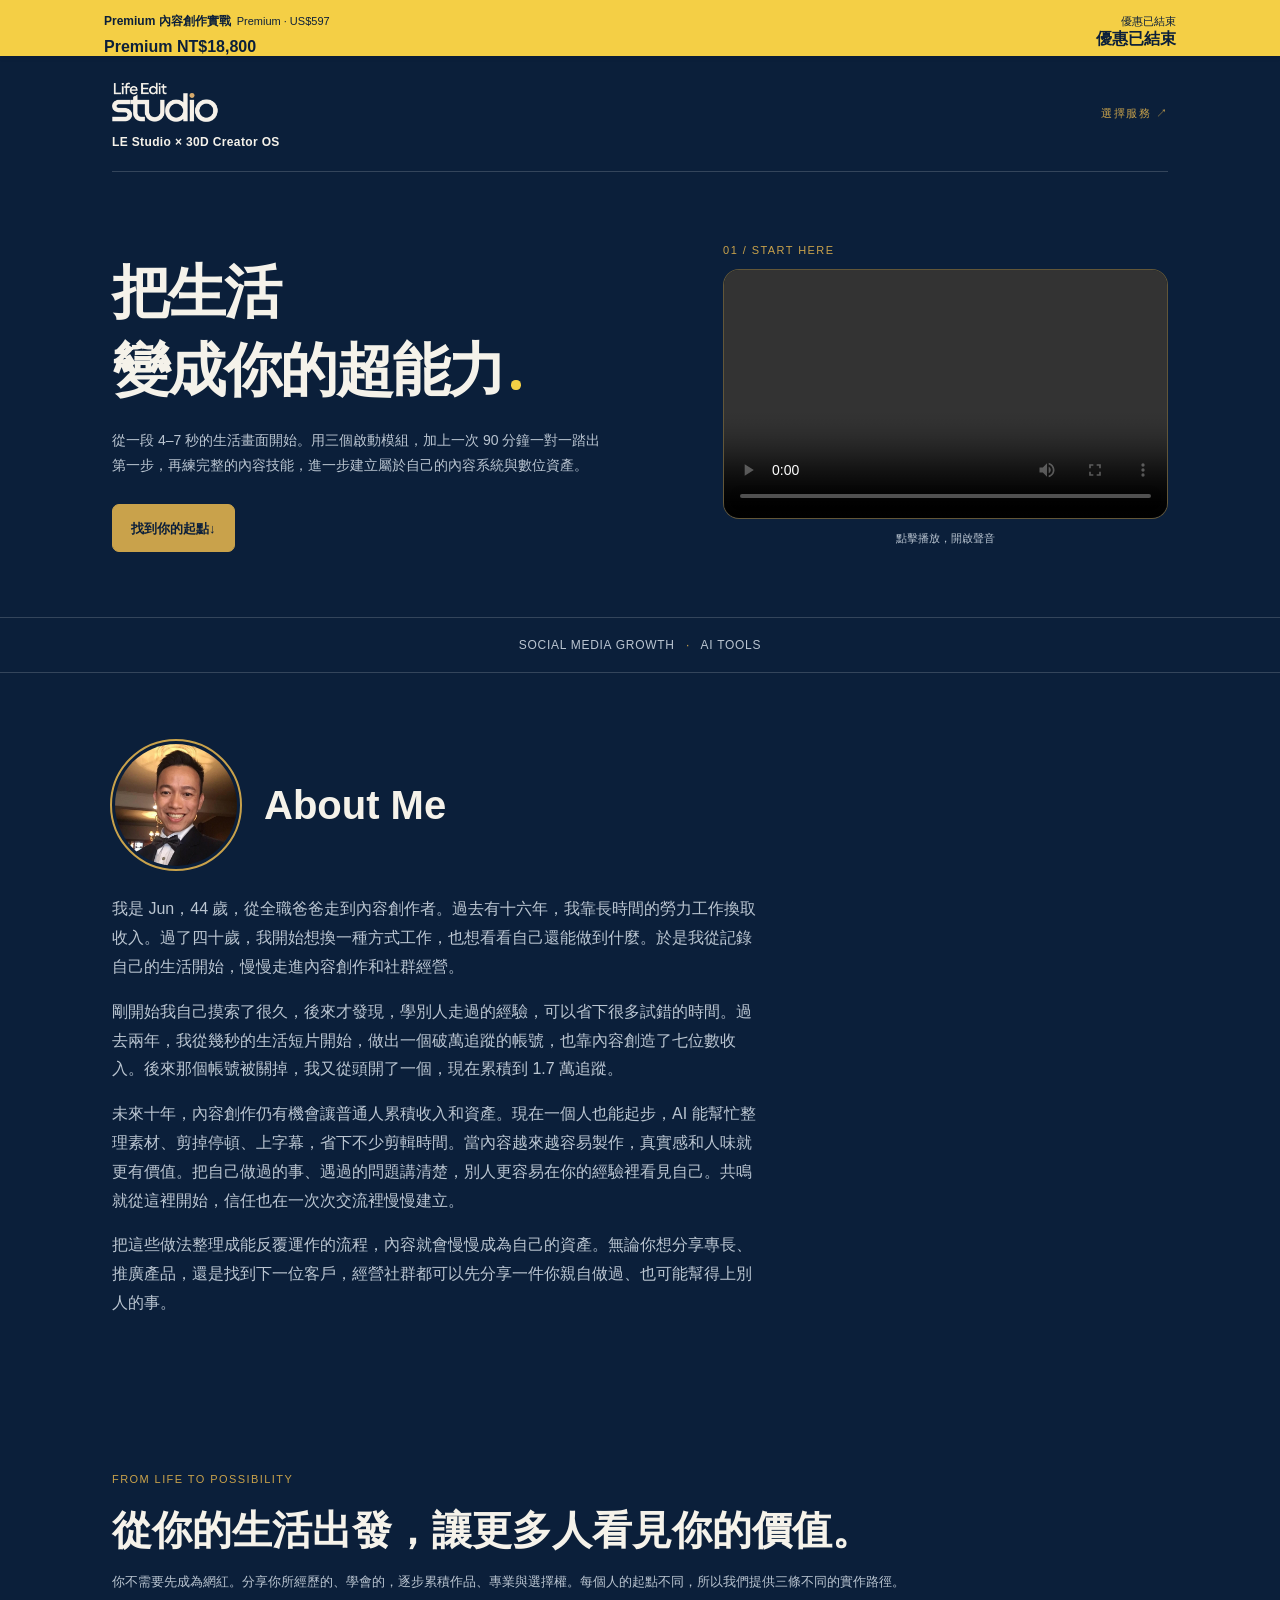
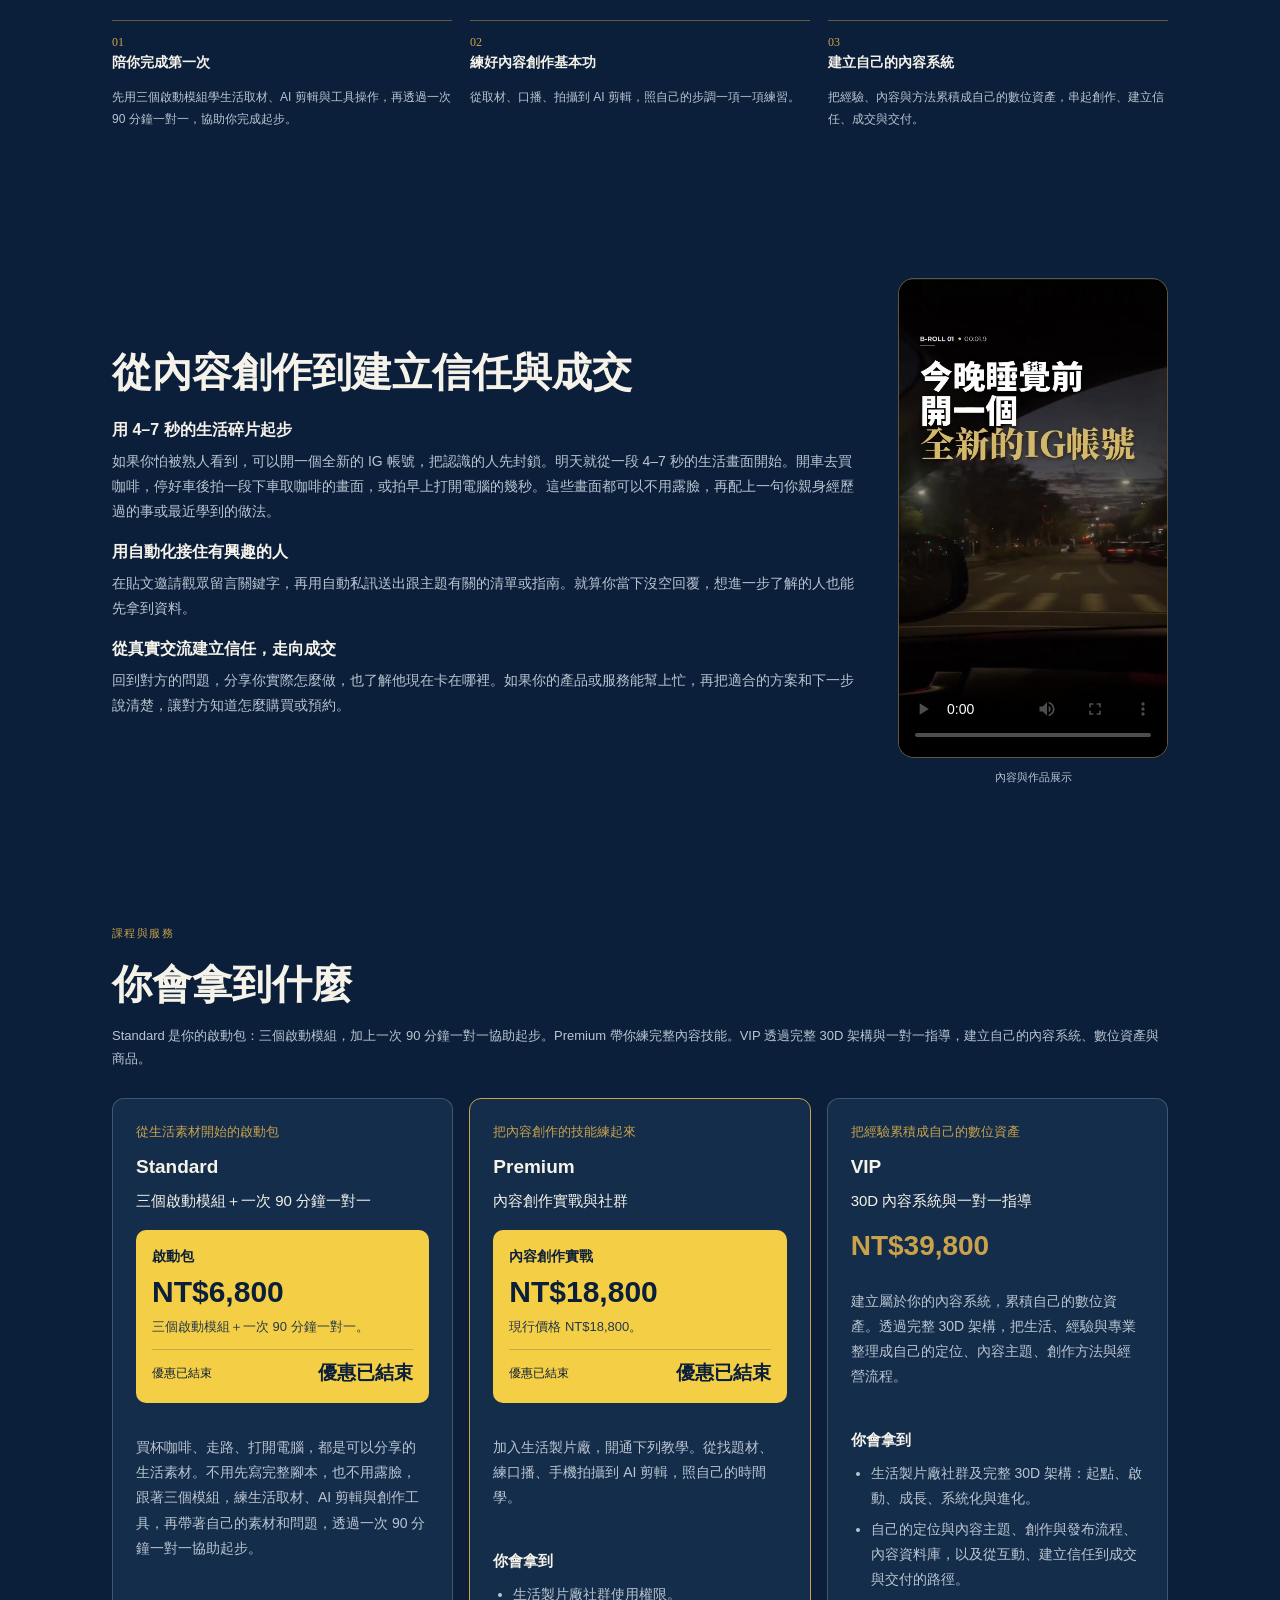
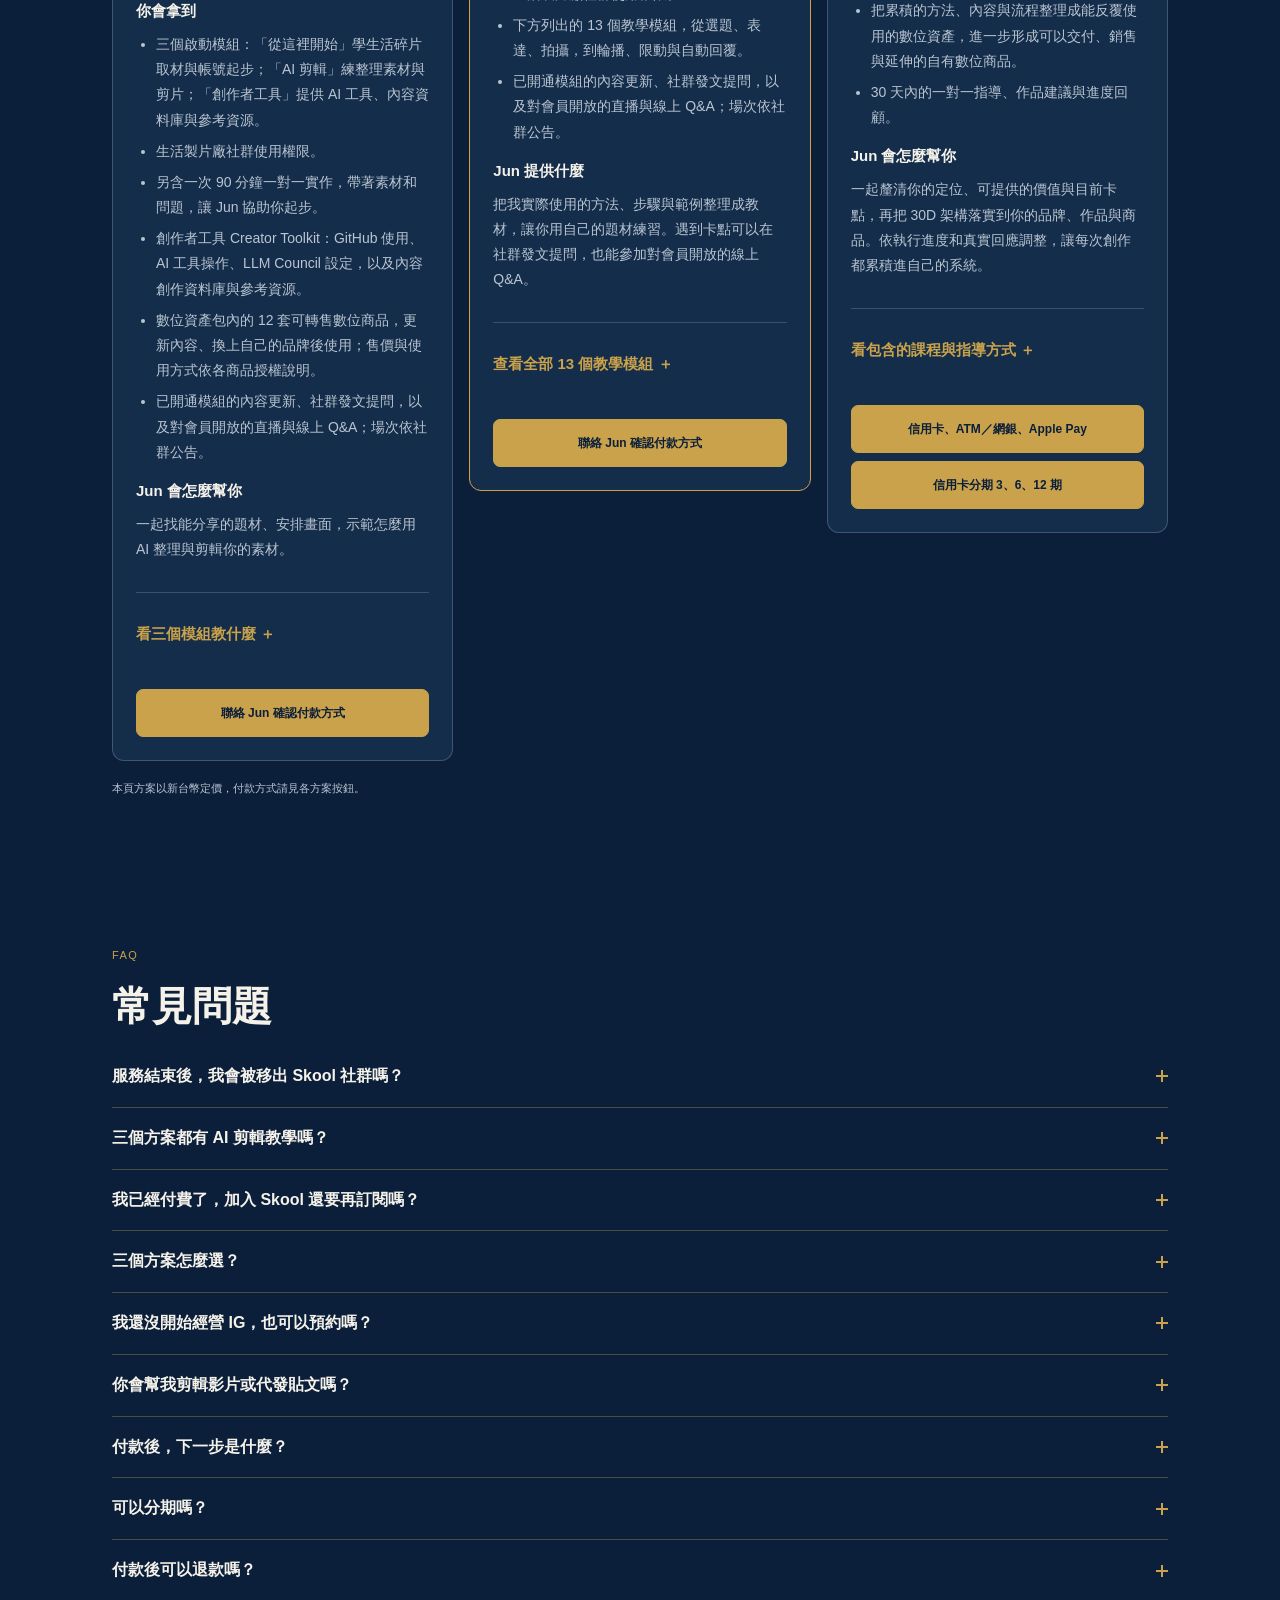
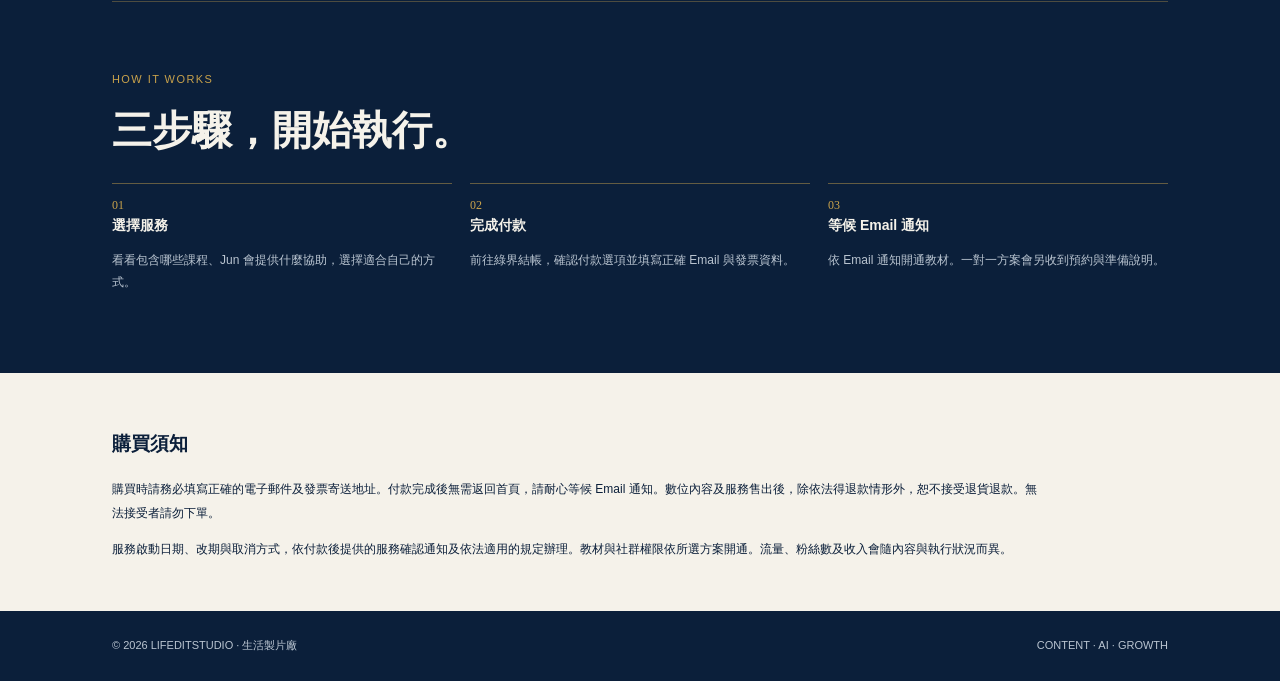
==== index.html @ 3a57f787 "Restore Premium Black Friday payment and installment links" ====
<!DOCTYPE html>

<html lang="zh-Hant"><head><meta charset="utf-8"/><meta content="width=device-width,initial-scale=1" name="viewport"/><meta content="#0b1f3a" name="theme-color"/><meta name="description" content="生活製片廠的三種起點：90 分鐘一對一與三個啟動模組、完整內容創作技能，以及 30D 內容系統與自己的數位資產。"><title>生活製片廠｜把生活變成你的超能力</title>
<style>
:root{--navy:#0b1f3a;--navy2:#142d4b;--paper:#f5f2ea;--gold:#c9a24b;--muted:#bac5d1;--line:#ffffff2b}*{box-sizing:border-box}html{scroll-behavior:smooth}body{margin:0;background:var(--navy);color:var(--paper);font-family:-apple-system,BlinkMacSystemFont,"Noto Sans TC","PingFang TC",sans-serif;line-height:1.8}a{color:inherit;text-decoration:none}.wrap{max-width:1120px;margin:auto;padding:0 22px}.top{display:flex;justify-content:space-between;align-items:center;padding:20px 0;border-bottom:1px solid var(--line)}.brand{font:700 17px Georgia,serif;letter-spacing:.14em}.brand small{display:block;font:10px sans-serif;letter-spacing:.18em;color:var(--muted)}.navlink,.eyebrow{font-size:11px;color:var(--gold);letter-spacing:.13em}.hero{display:grid;grid-template-columns:1fr .8fr;gap:55px;align-items:center;padding:65px 0}.hero h1{font-size:clamp(34px,5vw,58px);line-height:1.38;letter-spacing:-.045em;margin:17px 0}.hero h1 em{font-style:normal;color:var(--gold)}.lead{font-size:14px;color:var(--muted);max-width:490px}.btn{display:inline-flex;align-items:center;justify-content:center;min-height:48px;padding:11px 18px;border-radius:7px;background:var(--gold);color:var(--navy);font-weight:750;font-size:13px;border:1px solid var(--gold);text-align:center}.btn.secondary{background:transparent;color:var(--paper);border-color:#ffffff66}.hero-actions{margin-top:26px}.video-box{max-width:420px;width:100%;margin:auto}.video-box video{display:block;width:100%;aspect-ratio:9/16;object-fit:contain;background:#071527;border:1px solid #c9a24b77;border-radius:16px}.vid-caption{font-size:11px;color:var(--muted);margin-top:10px;text-align:center}.strip{border-block:1px solid var(--line);padding:17px;color:var(--muted);font-size:11px;letter-spacing:.07em;text-align:center}.section{padding:68px 0}.section h2{font-size:clamp(26px,4vw,40px);line-height:1.4;margin:12px 0}.intro{color:var(--muted);font-size:13px;margin:0 0 27px}.currency{display:flex;justify-content:flex-end;align-items:center;gap:10px;font-size:11px;color:var(--muted);margin-bottom:22px}.switch{display:flex;background:#07192f;border:1px solid var(--line);border-radius:100px;padding:3px}.switch button{border:0;background:none;color:var(--muted);border-radius:100px;padding:7px 12px;font-size:12px;cursor:pointer}.switch button.active{background:var(--gold);color:var(--navy);font-weight:700}.cards{display:grid;grid-template-columns:repeat(3,minmax(0,1fr));gap:16px;align-items:start}.card{border:1px solid #ffffff32;background:var(--navy2);padding:23px;border-radius:12px;display:flex;flex-direction:column;gap:10px}.card.featured{border-color:var(--gold)}.number{font:12px Georgia,serif;color:var(--gold)}.card h3{font-size:19px;line-height:1.45;margin:0}.price{font-size:28px;font-weight:800;line-height:1.4;color:var(--gold);white-space:nowrap}.price small{font-size:11px;color:var(--muted);font-weight:400}.desc{font-size:12px;color:var(--muted);min-height:52px}.benefits{padding:0;margin:8px 0 10px;list-style:none;font-size:12px}.benefits li{padding:5px 0;display:flex;gap:8px}.benefits li:before{content:'✓';color:var(--gold);font-weight:700}.card details{border-top:1px solid var(--line);padding-top:13px}.card summary{cursor:pointer;color:var(--gold);font-size:13px;font-weight:700;list-style:none}.card summary::-webkit-details-marker{display:none}.card summary::after{content:' ＋'}.card details[open]>summary::after{content:' −'}.details-copy{font-size:12px;color:#e1e7ed;padding:12px 0 2px}.details-copy h4{color:var(--gold);font-size:13px;margin:20px 0 5px}.details-copy h4:first-child{margin-top:3px}.details-copy p{margin:0 0 9px}.details-copy ol,.details-copy ul{padding-left:19px;margin:5px 0 12px}.details-copy li{margin-bottom:7px}.details-copy strong{color:var(--paper)}.week{border-left:2px solid #c9a24b88;padding-left:11px;margin:12px 0}.week b{color:var(--gold)}.actions{display:grid;gap:8px;margin-top:10px}.actions .btn{width:100%;font-size:12px;flex-direction:column;line-height:1.5}.note{font-size:10px;color:var(--muted);line-height:1.7}.steps{display:grid;grid-template-columns:repeat(3,1fr);gap:18px;margin-top:25px}.step{border-top:1px solid #c9a24b77;padding-top:14px}.step strong{display:block;font-size:14px}.step p{font-size:12px;color:var(--muted)}.legal{background:var(--paper);color:var(--navy);padding:38px 0}.legal h2{font-size:19px}.legal p{font-size:12px;line-height:2;max-width:930px}.footer{padding:25px 0;font-size:11px;color:var(--muted);display:flex;justify-content:space-between;gap:20px}.footnote{font-size:11px;color:var(--muted);margin-top:18px}.muted{color:var(--muted)}@media(max-width:780px){.hero{grid-template-columns:1fr;gap:30px;padding:42px 0}.hero h1{font-size:36px}.video-box{max-width:255px}.cards{grid-template-columns:1fr}.card{padding:21px}.desc{min-height:0}.steps{grid-template-columns:1fr}.section{padding:50px 0}.footer{display:block}.currency{justify-content:flex-start}.top{padding:16px 0}}

.deliverable-preview{background:#0a2039;border-left:2px solid var(--gold);padding:11px 13px;border-radius:4px;margin:2px 0 6px;font-size:12px}.deliverable-preview strong{color:var(--paper);font-size:12px}.deliverable-preview p{margin:4px 0 0;color:var(--muted);line-height:1.7}.details-copy b{color:#f5d487}.details-copy p{margin-bottom:11px}.card details[open] summary{margin-bottom:10px}.card details summary{font-weight:700}.card .details-copy{line-height:1.9}.hero h1{letter-spacing:-.035em}@media(max-width:780px){.hero h1{font-size:35px}}
.video-placeholder{min-height:420px;display:flex;flex-direction:column;justify-content:center;align-items:center;text-align:center;gap:18px;border:1px solid #c9a24b77;border-radius:16px;background:linear-gradient(150deg,#132a46,#071527 75%);padding:26px}.video-placeholder strong{font-size:22px;line-height:1.6}.video-placeholder p{font-size:12px;color:var(--muted);max-width:260px}.comparison-demo{max-width:780px;margin:25px auto}.comparison-demo video{display:block;width:100%;height:auto;max-height:520px;object-fit:contain;background:#071527;border:1px solid #c9a24b77;border-radius:12px}.ig-watch{padding:8px 0 20px}.ig-watch{max-width:430px;margin:22px auto;text-align:center}.ig-watch iframe{display:block;width:100%;height:670px;border:0;border-radius:12px;background:#0c1521}.ig-fallback{font-size:12px;color:var(--muted);margin-top:10px}.ig-fallback a{color:var(--gold);text-decoration:underline}.card details[open] summary{margin-bottom:12px}@media(max-width:520px){.ig-watch iframe{height:600px}}.comparison-hero{width:100%;height:850px;overflow:hidden;border:1px solid #c9a24b77;border-radius:16px;background:#071527}.comparison-hero iframe{width:100%;height:100%;display:block;border:0}@media(max-width:780px){.comparison-hero{height:830px}.video-box{max-width:390px}}
/* Consistent page gutters, including sections that also use .wrap. */
.wrap{padding-left:32px;padding-right:32px;min-width:0}
.section.wrap,.footer.wrap{padding-left:32px;padding-right:32px}
.strip{padding-left:24px;padding-right:24px}
.card,.step,.hero>div{min-width:0}
@media(max-width:700px){.wrap,.section.wrap,.footer.wrap{padding-left:24px;padding-right:24px}.card{padding:24px}.btn{white-space:normal;overflow-wrap:anywhere}.currency{flex-wrap:wrap}.price{white-space:normal}}

.card .desc{min-height:0}.card .service-details{margin-top:8px}.service-details>summary,.community-details>summary{cursor:pointer;color:var(--gold);padding:14px 0;font-size:15px}.service-details .benefits{margin-top:14px}.community-details{border-block:1px solid var(--line);padding:8px 0}.community-details h3{font-size:17px}.card .actions{margin-top:auto;padding-top:18px}
</style><style>.hero .intro-video-box{max-width:none}.intro-video-box video{aspect-ratio:16/9;margin-top:8px}</style>
<style>
#faq details{border-bottom:1px solid rgba(201,162,75,.35)}
#faq summary{display:flex;justify-content:space-between;align-items:center;gap:1rem;cursor:pointer;list-style:none;padding:1rem 0;font-weight:700}
#faq summary::-webkit-details-marker{display:none}
#faq summary::after{content:"";width:.75rem;height:.75rem;flex:none;background:linear-gradient(var(--gold),var(--gold)) center/100% 2px no-repeat,linear-gradient(var(--gold),var(--gold)) center/2px 100% no-repeat}
#faq details[open]>summary::after{background-size:100% 2px,0 0}
#faq summary:focus-visible{outline:2px solid var(--gold);outline-offset:3px}
#faq details p,#faq details ul{margin:0 0 1rem;line-height:1.7}
</style>
<style>
    .brand { display: inline-grid; gap: 4px; justify-items: start; min-width: 0; }
    .brand img {
      display: block;
      width: 144px;
      height: 54px;
      object-fit: cover;
      /* Align the visible mark, which begins 68px into the 512px source. */
      transform: translateX(-13.28%);
      filter: url(#brand-background);
      mix-blend-mode: screen;
    }
    .brand span { font: 600 12px/1.4 -apple-system, BlinkMacSystemFont, sans-serif; letter-spacing: .03em; }
#about-title + p,.about p {max-width:650px;color:var(--muted)}
.growth-workflow {display:grid;grid-template-columns:minmax(0,1fr) minmax(200px,270px);gap:36px;align-items:center}
.growth-workflow dt {margin-top:14px;font-weight:700}
.growth-workflow dd {margin:4px 0 0;color:var(--muted);font-size:14px}
.growth-workflow .video-box {width:100%;max-width:270px}
@media(max-width:780px){.brand img{width:128px;height:49px}.top{gap:8px}.navlink{flex-shrink:0}.growth-workflow{grid-template-columns:minmax(0,1fr);gap:24px}}
</style>
<style>
/* Hero typography: two intentional lines and the yellow brand dot. */
.hero .hero-title{line-height:1.2;letter-spacing:-.035em;margin:20px 0 24px;color:var(--paper)}
.hero-title-line{display:block;white-space:nowrap}
.hero-title-line + .hero-title-line{margin-top:.14em}
.hero-brand-dot{display:inline-block;width:.16em;height:.16em;margin-left:.13em;border-radius:50%;background:#f4cf45;vertical-align:baseline}
.hero .hero-brandline{font-size:12px;line-height:1.6;letter-spacing:.09em;color:var(--muted)}
.hero-brandline span{color:var(--gold);margin:0 .35em}
@media(max-width:380px){.hero .hero-title{font-size:clamp(25px,8.5vw,32px)}.hero .hero-brandline{letter-spacing:.045em}}
</style><style>
.about-heading{display:flex;align-items:center;gap:24px;margin-bottom:26px}.about-heading #about-title{margin:0}.about-avatar{display:block;width:128px;height:128px;aspect-ratio:1;object-fit:cover;object-position:center;border-radius:50%;flex:none;border:3px solid var(--navy);outline:2px solid var(--gold)}@media(max-width:520px){.about-heading{gap:20px;margin-bottom:24px}.about-avatar{width:96px;height:96px}}
</style><style>.plan-includes h4{font-size:15px;color:var(--paper);margin:12px 0 8px}.plan-includes p,.plan-includes ul{font-size:14px;color:var(--muted);line-height:1.8;margin:0 0 12px}.plan-includes ul{padding-left:20px}.plan-includes li{margin:6px 0}#services .desc{font-size:14px}#services .number{font-family:inherit;font-size:13px;line-height:1.6}#services .details-copy{font-size:14px}</style><style>#services .plan-label{font-size:15px;line-height:1.5;color:var(--paper);margin:0 0 3px}</style><style>.strip{white-space:nowrap;font-size:clamp(10px,2.5vw,12px);letter-spacing:.06em;line-height:1.5;padding:18px 16px}.strip span{color:var(--gold);margin:0 .6em}</style><style>.promo-badge{display:inline-block;background:#f4cf45;color:#0b1f3a;font-size:14px;font-weight:700;padding:4px 10px;border-radius:30px;width:fit-content}.premium-schedule{font-size:14px;line-height:1.7;color:var(--muted);margin:8px 0 0}</style><style>
.promo-banner{position:sticky;top:0;z-index:1000;max-width:none;width:100%;margin:0;padding:0;background:#f4cf45;color:#0b1f3a;border:0;border-radius:0;display:block;box-shadow:0 2px 10px #0002}
.promo-inner{display:flex;justify-content:space-between;align-items:center;gap:20px;padding-top:10px;padding-bottom:10px}
.promo-main{color:inherit;text-decoration:none;min-width:0}.promo-main>span{font-size:12px;font-weight:700}.promo-main strong{font-size:20px;margin:0;line-height:1.4}.promo-main small{display:block;font-size:12px;line-height:1.5;margin-top:3px;color:#25384b}
.promo-timer{font-size:12px;text-align:right}.promo-timer strong{font-size:20px;margin:0;font-variant-numeric:tabular-nums;color:#0b1f3a}
.standard-offer{position:static;border:1px solid #c9a24b77;border-radius:8px;padding:12px;color:var(--gold);font-size:14px}.standard-offer p{margin:0 0 8px;font-size:14px;color:var(--muted)}.standard-offer strong{display:block;font-variant-numeric:tabular-nums;font-size:20px;line-height:1.5}
[hidden]{display:none!important}#services,#studio,#personal{scroll-margin-top:125px}
@media(max-width:700px){.promo-banner{margin:0}.promo-inner{gap:10px;padding-left:16px;padding-right:16px}.promo-main strong{font-size:clamp(14px,3.8vw,18px)}.promo-main small{font-size:11px}.promo-timer{flex-shrink:0;font-size:11px}.promo-timer strong{font-size:clamp(13px,3.7vw,18px)}.promo-main>span{font-size:11px}}
</style><style>
.offer-bar{position:sticky;top:0;z-index:1000;display:block;width:100%;height:56px;min-height:0;max-height:56px;padding:0;margin:0;background:#f4cf45;color:#0b1f3a;overflow:hidden;box-shadow:0 1px 5px #0002}
.offer-bar-inner{box-sizing:border-box;display:grid;grid-template-columns:minmax(0,1fr) max-content;align-items:center;column-gap:12px;width:100%;max-width:1120px;height:56px;min-height:0;margin:0 auto;padding:6px 24px}
.offer-bar-copy{display:block;min-width:0;color:inherit;text-decoration:none}
.offer-bar-copy strong{display:block;margin:0;font-size:16px;line-height:21px;font-weight:800;white-space:nowrap}
.offer-bar-copy small{display:block;margin:1px 0 0;font-size:12px;line-height:16px;white-space:nowrap}
.offer-bar-clock{display:flex;flex-direction:column;justify-content:center;align-items:flex-end;gap:1px;min-width:0;margin:0;padding:0}
.offer-bar-clock>span{font-size:11px;line-height:14px}
.offer-bar-clock strong{display:block;margin:0;font-size:16px;line-height:20px;font-variant-numeric:tabular-nums;white-space:nowrap}
#services,#studio,#personal{scroll-margin-top:72px}
@media(max-width:700px){.offer-bar-inner{padding:6px 12px;column-gap:8px}.offer-bar-copy strong{font-size:14px}.offer-bar-copy small{font-size:11px}.offer-bar-clock strong{font-size:14px}}
</style><style>
.offer-bar-copy>span{display:inline;font-size:12px;line-height:16px;font-weight:800}
.offer-bar-copy small{display:inline;margin:0 0 0 6px;font-size:11px;line-height:16px}
.offer-bar-copy strong{margin-top:1px}
.yellow-offer{position:static;background:#f4cf45;color:#0b1f3a;border:0;border-radius:10px;padding:16px;margin:4px 0 8px}
.yellow-offer .offer-name{display:block;font-size:14px;line-height:1.5;font-weight:800}
.yellow-offer .price{color:#0b1f3a;margin:5px 0;font-size:30px;line-height:1.3}
.yellow-offer .premium-schedule,.yellow-offer .standard-schedule{color:#25384b;margin:6px 0 12px;font-size:13px;line-height:1.6}
.yellow-offer .offer-clock-row{border-top:1px solid #0b1f3a33;padding-top:10px;display:flex;align-items:center;justify-content:space-between;gap:8px;font-size:12px}
.yellow-offer .offer-clock-row strong{display:block;margin:0;font-size:19px;line-height:1.4;font-variant-numeric:tabular-nums;white-space:nowrap}
@media(max-width:700px){.offer-bar-copy>span{font-size:12px}.offer-bar-copy small{font-size:10px;margin-left:5px}}
</style><style>.payment-options{display:grid;gap:8px}</style></head><body><aside class="offer-bar" aria-label="Premium 黑五優惠倒數"><div class="offer-bar-inner"><a class="offer-bar-copy" href="#studio"><span id="promo-status">黑五特別優惠</span><small id="promo-deadline">12/5 起調價</small><strong id="promo-headline">NT$12,800 → 18,800</strong></a><div class="offer-bar-clock"><span id="promo-timer-label">優惠倒數</span><strong id="premium-countdown" role="timer">至 12/5 00:00</strong></div></div></aside>
<svg width="0" height="0" aria-hidden="true" style="position:absolute">
    <filter id="brand-background" color-interpolation-filters="sRGB">
      <feComponentTransfer>
        <feFuncR type="linear" slope="1.08510638" intercept="-0.08510638"/>
        <feFuncG type="linear" slope="1.08050847" intercept="-0.08050847"/>
        <feFuncB type="linear" slope="1.07594937" intercept="-0.07594937"/>
      </feComponentTransfer>
    </filter>
  </svg>
<div class="wrap"><header class="top"><a class="brand" href="#top">
        <img src="[data-uri]" width="94" height="94" alt="生活製片廠">
        <span>LE Studio × 30D Creator OS</span>
      </a><a class="navlink" href="#services">選擇服務 ↗</a></header></div><main id="top"><div class="wrap"><section class="hero"><div><h1 class="hero-title"><span class="hero-title-line">把生活</span><span class="hero-title-line">變成你的超能力<span class="hero-brand-dot" aria-hidden="true"></span></span></h1><p class="lead">從一段 4–7 秒的生活畫面開始。用三個啟動模組，加上一次 90 分鐘一對一踏出第一步，再練完整的內容技能，進一步建立屬於自己的內容系統與數位資產。</p><div class="hero-actions"><a class="btn" href="#services">找到你的起點 <span aria-hidden="true">↓</span></a></div></div><div class="video-box intro-video-box"><div class="eyebrow">01 / START HERE</div><video controls playsinline preload="metadata" aria-label="Lifeditstudio 服務介紹"><source src="https://realjunchen.github.io/30D/30d-intro-20261110-v2.mp4#t=0.1" type="video/mp4">您的瀏覽器不支援影片播放。</video><div class="vid-caption">點擊播放，開啟聲音</div></div></section></div>
<div class="strip" aria-label="社群媒體成長與 AI 工具">SOCIAL MEDIA GROWTH <span aria-hidden="true">·</span> AI TOOLS</div>
<section class="section wrap about" aria-labelledby="about-title">
        <div class="about-heading"><img class="about-avatar" src="jun.jpg" alt="Jun 的大頭照" width="128" height="128" loading="lazy" decoding="async"><h2 id="about-title">About Me</h2></div>
        <p>我是 Jun，44 歲，從全職爸爸走到內容創作者。過去有十六年，我靠長時間的勞力工作換取收入。過了四十歲，我開始想換一種方式工作，也想看看自己還能做到什麼。於是我從記錄自己的生活開始，慢慢走進內容創作和社群經營。</p>
        <p>剛開始我自己摸索了很久，後來才發現，學別人走過的經驗，可以省下很多試錯的時間。過去兩年，我從幾秒的生活短片開始，做出一個破萬追蹤的帳號，也靠內容創造了七位數收入。後來那個帳號被關掉，我又從頭開了一個，現在累積到 1.7 萬追蹤。</p>
        <p>未來十年，內容創作仍有機會讓普通人累積收入和資產。現在一個人也能起步，AI 能幫忙整理素材、剪掉停頓、上字幕，省下不少剪輯時間。當內容越來越容易製作，真實感和人味就更有價值。把自己做過的事、遇過的問題講清楚，別人更容易在你的經驗裡看見自己。共鳴就從這裡開始，信任也在一次次交流裡慢慢建立。</p>
        <p>把這些做法整理成能反覆運作的流程，內容就會慢慢成為自己的資產。無論你想分享專長、推廣產品，還是找到下一位客戶，經營社群都可以先分享一件你親自做過、也可能幫得上別人的事。</p>
      </section>
<section class="section wrap" id="growth-path"><div class="eyebrow">FROM LIFE TO POSSIBILITY</div><h2>從你的生活出發，讓更多人看見你的價值。</h2><p class="intro">你不需要先成為網紅。分享你所經歷的、學會的，逐步累積作品、專業與選擇權。每個人的起點不同，所以我們提供三條不同的實作路徑。</p><div class="steps"><div class="step"><div class="number">01</div><strong>陪你完成第一次</strong><p>先用三個啟動模組學生活取材、AI 剪輯與工具操作，再透過一次 90 分鐘一對一，協助你完成起步。</p></div><div class="step"><div class="number">02</div><strong>練好內容創作基本功</strong><p>從取材、口播、拍攝到 AI 剪輯，照自己的步調一項一項練習。</p></div><div class="step"><div class="number">03</div><strong>建立自己的內容系統</strong><p>把經驗、內容與方法累積成自己的數位資產，串起創作、建立信任、成交與交付。</p></div></div></section>
<section class="section wrap growth-workflow" aria-labelledby="growth-title">
        <div>
          <h2 id="growth-title">從內容創作到建立信任與成交</h2>
          <dl>
            <dt>用 4–7 秒的生活碎片起步</dt>
            <dd>如果你怕被熟人看到，可以開一個全新的 IG 帳號，把認識的人先封鎖。明天就從一段 4–7 秒的生活畫面開始。開車去買咖啡，停好車後拍一段下車取咖啡的畫面，或拍早上打開電腦的幾秒。這些畫面都可以不用露臉，再配上一句你親身經歷過的事或最近學到的做法。</dd>
            <dt>用自動化接住有興趣的人</dt>
            <dd>在貼文邀請觀眾留言關鍵字，再用自動私訊送出跟主題有關的清單或指南。就算你當下沒空回覆，想進一步了解的人也能先拿到資料。</dd>
            <dt>從真實交流建立信任，走向成交</dt>
            <dd>回到對方的問題，分享你實際怎麼做，也了解他現在卡在哪裡。如果你的產品或服務能幫上忙，再把適合的方案和下一步說清楚，讓對方知道怎麼購買或預約。</dd>
          </dl>
        </div>
        <figure class="video-box">
          <video controls playsinline preload="metadata" poster="https://realjunchen.github.io/30D/comparison_30d_poster.jpg"><source src="https://realjunchen.github.io/30D/comparison_30d_sync.mp4" type="video/mp4">您的瀏覽器不支援影片播放。</video>
          <figcaption class="vid-caption">內容與作品展示</figcaption>
        </figure>
      </section>
<section class="section wrap" id="services"><span id="plans"></span><div class="eyebrow">課程與服務</div><h2>你會拿到什麼</h2><p class="intro">Standard 是你的啟動包：三個啟動模組，加上一次 90 分鐘一對一協助起步。Premium 帶你練完整內容技能。VIP 透過完整 30D 架構與一對一指導，建立自己的內容系統、數位資產與商品。</p><div class="cards">
<article class="card" id="personal">
<div class="number">從生活素材開始的啟動包</div><h3>Standard</h3><p class="plan-label">三個啟動模組＋一次 90 分鐘一對一</p>
<div class="yellow-offer standard-offer"><span class="offer-name" id="standard-offer-label">黑五特別優惠</span><div class="price standard-current-price">NT$2,980</div><p class="standard-schedule">12/5 起 NT$6,800｜三個啟動模組＋一次 90 分鐘一對一</p><div class="offer-clock-row"><span id="standard-timer-label">優惠倒數</span><strong id="standard-countdown" role="timer">至 12/5 00:00（台灣時間）</strong></div></div>
<p class="desc">買杯咖啡、走路、打開電腦，都是可以分享的生活素材。不用先寫完整腳本，也不用露臉，跟著三個模組，練生活取材、AI 剪輯與創作工具，再帶著自己的素材和問題，透過一次 90 分鐘一對一協助起步。</p>
<div class="plan-includes"><h4>你會拿到</h4><ul><li>三個啟動模組：「從這裡開始」學生活碎片取材與帳號起步；「AI 剪輯」練整理素材與剪片；「創作者工具」提供 AI 工具、內容資料庫與參考資源。</li><li>生活製片廠社群使用權限。</li><li>另含一次 90 分鐘一對一實作，帶著素材和問題，讓 Jun 協助你起步。</li><li>創作者工具 Creator Toolkit：GitHub 使用、AI 工具操作、LLM Council 設定，以及內容創作資料庫與參考資源。</li><li>數位資產包內的 12 套可轉售數位商品，更新內容、換上自己的品牌後使用；售價與使用方式依各商品授權說明。</li><li>已開通模組的內容更新、社群發文提問，以及對會員開放的直播與線上 Q&amp;A；場次依社群公告。</li></ul><h4>Jun 會怎麼幫你</h4><p>一起找能分享的題材、安排畫面，示範怎麼用 AI 整理與剪輯你的素材。</p></div>
<details class="service-details"><summary>看三個模組教什麼</summary><div class="details-copy"><ul><li><strong>從這裡開始</strong>｜設定帳號、寫自我介紹，從生活找素材，準備第一篇貼文。</li><li><strong>AI 剪輯</strong>｜設定 Claude 或 ChatGPT／Codex，跟著步驟整理素材、剪輯影片。</li><li><strong>創作者工具 Creator Toolkit</strong>｜學習 GitHub 與 AI 工具的使用方式、設定 LLM Council，並查找內容創作資料庫與參考資料，製作內容時有工具可用、有資源可查。</li></ul></div></details>
<div class="actions"><a class="btn" id="standard-payment" href="https://p.ecpay.com.tw/9B0D18A"><span>ATM／網銀、Apple Pay</span></a><a class="btn" id="standard-contact" hidden href="https://www.skool.com/the-life-edit-studio-2311">聯絡 Jun 確認付款方式</a></div>
</article>
<article class="card featured" id="studio">
<div class="number">把內容創作的技能練起來</div><h3>Premium</h3><p class="plan-label">內容創作實戰與社群</p>
<div class="yellow-offer premium-offer"><span class="offer-name" id="premium-offer-label">黑五特別優惠</span><div class="price premium-current-price">NT$12,800</div><p class="premium-schedule">優惠至 12/4 23:59（台灣時間）；12/5 起 NT$18,800。</p><div class="offer-clock-row"><span id="premium-card-timer-label">優惠倒數</span><strong id="premium-card-countdown" role="timer">至 12/5 00:00（台灣時間）</strong></div></div>
<p class="desc">加入生活製片廠，開通下列教學。從找題材、練口播、手機拍攝到 AI 剪輯，照自己的時間學。</p>
<div class="plan-includes"><h4>你會拿到</h4><ul><li>生活製片廠社群使用權限。</li><li>下方列出的 13 個教學模組，從選題、表達、拍攝，到輪播、限動與自動回覆。</li><li>已開通模組的內容更新、社群發文提問，以及對會員開放的直播與線上 Q&amp;A；場次依社群公告。</li></ul><h4>Jun 提供什麼</h4><p>把我實際使用的方法、步驟與範例整理成教材，讓你用自己的題材練習。遇到卡點可以在社群發文提問，也能參加對會員開放的線上 Q&amp;A。</p></div>
<details class="service-details"><summary>查看全部 13 個教學模組</summary><div class="details-copy"><ul>
<li><strong>從這裡開始</strong>｜設定帳號、寫自介、準備第一篇貼文。</li>
<li><strong>AI 剪輯</strong>｜設定工具，跟著步驟剪影片。</li>
<li><strong>品牌定位與帳號門面</strong>｜想清楚要分享什麼，讓別人一看自介就知道你在做什麼。</li>
<li><strong>內容選題與鉤子</strong>｜找出下一篇要發什麼，練習寫讓人想繼續看的開頭。</li>
<li><strong>故事敘事</strong>｜把自己的經歷講清楚，讓別人聽得懂。</li>
<li><strong>自然口語表達</strong>｜練習對鏡頭說話，從一兩句開始。</li>
<li><strong>手機拍攝與社群分鏡</strong>｜學會用手機拍，知道每個畫面要拍什麼。</li>
<li><strong>輪播設計與內容再利用</strong>｜把一個主題做成多張圖的貼文，也能延伸成短片與限動。</li>
<li><strong>限時動態與社群互動</strong>｜用日常分享和提問，和觀眾開始聊天。</li>
<li><strong>私訊承接與自動回覆</strong>｜設定留言後自動傳資料，回覆有興趣的人。</li>
<li><strong>數位產品與技能交付</strong>｜整理自己能提供的教材、產品或教學。</li>
<li><strong>品牌門面與信任素材</strong>｜整理作品和案例，讓人知道你能幫什麼。</li>
<li><strong>工具設定</strong>｜查找課程會用到的工具與操作步驟。</li>
</ul></div></details>
<div class="actions"><div id="premium-payment" class="payment-options"><a class="btn" href="https://p.ecpay.com.tw/0B90011"><span>信用卡、ATM／網銀、Apple Pay</span></a><a class="btn" href="https://p.ecpay.com.tw/138CB7B"><span>信用卡分期 3、6 期／無卡分期</span></a></div><a class="btn" id="premium-contact" hidden href="https://www.skool.com/the-life-edit-studio-2311"><span>聯絡 Jun 確認付款方式</span></a></div>
</article>
<article class="card" id="creator-os">
<div class="number">把經驗累積成自己的數位資產</div><h3>VIP</h3><p class="plan-label">30D 內容系統與一對一指導</p>
<div class="price">NT$39,800</div>
<p class="desc">建立屬於你的內容系統，累積自己的數位資產。透過完整 30D 架構，把生活、經驗與專業整理成自己的定位、內容主題、創作方法與經營流程。</p>
<div class="plan-includes"><h4>你會拿到</h4><ul><li>生活製片廠社群及完整 30D 架構：起點、啟動、成長、系統化與進化。</li><li>自己的定位與內容主題、創作與發布流程、內容資料庫，以及從互動、建立信任到成交與交付的路徑。</li><li>把累積的方法、內容與流程整理成能反覆使用的數位資產，進一步形成可以交付、銷售與延伸的自有數位商品。</li><li>30 天內的一對一指導、作品建議與進度回顧。</li></ul><h4>Jun 會怎麼幫你</h4><p>一起釐清你的定位、可提供的價值與目前卡點，再把 30D 架構落實到你的品牌、作品與商品。依執行進度和真實回應調整，讓每次創作都累積進自己的系統。</p></div>
<details class="service-details"><summary>看包含的課程與指導方式</summary><div class="details-copy"><p><strong>開通的 30D 教學模組</strong></p><ul>
<li><strong>起點</strong>｜整理現有帳號、素材與問題，決定先做哪一步。</li>
<li><strong>啟動</strong>｜從自己的經驗找題材，拍短片看看哪些主題有人回應。</li>
<li><strong>成長</strong>｜把有人回應的主題，繼續做成影片、圖文與限動。</li>
<li><strong>系統化</strong>｜安排固定的拍攝、發布和回訊息步驟，學會設定適合的自動回覆。</li>
<li><strong>進化</strong>｜一起看哪些貼文帶來詢問與成交，決定下一輪怎麼調整。</li></ul>
<p><strong>一對一服務安排｜30 天</strong></p><ol><li>看帳號與作品，選出這個月先解決的問題。</li><li>你動手拍攝與發布，Jun 依進度提供腳本、剪輯或作品建議。</li><li>回顧實際結果，整理接下來可以持續做的內容與步驟。</li></ol><p>剛開始經營也可以，會依你的程度安排起步。會談與回饋的安排，依付款後的服務確認通知。</p></div></details>
<div class="actions"><a class="btn" href="https://p.ecpay.com.tw/44DDD11"><span>信用卡、ATM／網銀、Apple Pay</span></a><a class="btn" href="https://p.ecpay.com.tw/99CA6A8"><span>信用卡分期 3、6、12 期</span></a></div>
</article>
</div><p class="footnote" id="currency-note">本頁方案以新台幣定價，付款方式請見各方案按鈕。</p></section>
<section class="section wrap" id="faq" aria-labelledby="faq-title">
  <div class="eyebrow">FAQ</div>
  <h2 id="faq-title">常見問題</h2>
  <details>
    <summary>服務結束後，我會被移出 Skool 社群嗎？</summary>
    <p>付款後依方案開通生活製片廠 Skool 社群及對應教材。一對一會談與回饋依方案約定的期間提供，教材及社群的使用期限請依購買時的方案說明確認。</p>
  </details>
  <details>
    <summary>三個方案都有 AI 剪輯教學嗎？</summary>
    <p>Standard 包含一次 90 分鐘一對一及三個啟動模組，其中有 AI 剪輯教材。Premium 提供更完整的內容技能模組；VIP 以完整 30D 內容系統與一對一指導，協助你累積自己的數位資產。各方案教材請見上方清單。</p>
  </details>
  <details>
    <summary>我已經付費了，加入 Skool 還要再訂閱嗎？</summary>
    <p>不用。付款確認後，我們會發出生活製片廠 Skool 邀請，依方案開通對應教材。</p>
  </details>
  <details>
    <summary>三個方案怎麼選？</summary>
    <ul><li><strong>Standard｜<span class="standard-current-price">NT$2,980</span></strong> <span class="standard-schedule">12/5 起 NT$6,800。</span>　三個啟動模組，學生活取材、AI 剪輯與創作工具，另含一次 90 分鐘一對一協助起步。</li><li><strong>Premium｜<span class="premium-current-price">NT$12,800</span></strong> <span class="premium-schedule">黑五優惠至 12/4 23:59（台灣時間），12/5 起 NT$18,800。</span>　開通 13 個教學模組，練選題、表達、拍攝、輪播、限動與自動回覆，搭配教材更新、社群提問與會員開放的 Q&amp;A。</li><li><strong>VIP｜NT$39,800</strong>　透過完整 30D 架構與一對一指導，建立自己的內容系統，累積能反覆使用、交付與延伸成商品的數位資產。</li></ul>
  </details>
  <details>
    <summary>我還沒開始經營 IG，也可以預約嗎？</summary>
    <p>可以。如果你卡在第一個題材或第一支影片，可以帶著想做的主題、想服務的對象，或幾則喜歡的內容，從單次教練開始。</p>
  </details>
  <details>
    <summary>你會幫我剪輯影片或代發貼文嗎？</summary>
    <p>不會。剪輯與發佈由你或你的團隊執行。我會依方案提供腳本建議、剪輯流程示範或作品回饋。你也可以用自己的素材跟著社群裡的 AI 剪輯教學練習。</p>
  </details>
  <details>
    <summary>付款後，下一步是什麼？</summary>
    <p>請留意結帳時填寫的 Email。付款確認後會收到教材開通及 Skool 邀請說明。一對一或 30D 陪跑方案也會收到預約安排。</p>
  </details>
  <details>
    <summary>可以分期嗎？</summary>
    <p>Premium 黑五優惠 NT$12,800 可用信用卡分 3 期、6 期或無卡分期。VIP 可用信用卡分 3 期、6 期或 12 期，請從方案分期按鈕進入，以綠界結帳頁顯示為準。12/5 調價後的付款方式請依方案按鈕確認。</p>
  </details>
  <details>
    <summary>付款後可以退款嗎？</summary>
    <p>除依法得解除契約或請求退款的情形外，付款後不提供退款。請在付款前確認方案內容、服務期間與你能配合的時間。</p>
  </details>
</section>
<section class="wrap section" style="padding-top:0"><div class="eyebrow">HOW IT WORKS</div><h2>三步驟，開始執行。</h2><div class="steps"><div class="step"><div class="number">01</div><strong>選擇服務</strong><p>看看包含哪些課程、Jun 會提供什麼協助，選擇適合自己的方式。</p></div><div class="step"><div class="number">02</div><strong>完成付款</strong><p>前往綠界結帳，確認付款選項並填寫正確 Email 與發票資料。</p></div><div class="step"><div class="number">03</div><strong>等候 Email 通知</strong><p>依 Email 通知開通教材。一對一方案會另收到預約與準備說明。</p></div></div></section>
<section class="legal"><div class="wrap"><h2>購買須知</h2><p>購買時請務必填寫正確的電子郵件及發票寄送地址。付款完成後無需返回首頁，請耐心等候 Email 通知。數位內容及服務售出後，除依法得退款情形外，恕不接受退貨退款。無法接受者請勿下單。</p><p>服務啟動日期、改期與取消方式，依付款後提供的服務確認通知及依法適用的規定辦理。教材與社群權限依所選方案開通。流量、粉絲數及收入會隨內容與執行狀況而異。</p></div></section></main><footer class="footer wrap"><span>© 2026 LIFEDITSTUDIO · 生活製片廠</span><span>CONTENT · AI · GROWTH</span></footer>
<script>(function(){const v=document.getElementById('ai-comparison-video');if(!v)return;v.muted=true;v.defaultMuted=true;const observer=new IntersectionObserver(entries=>{for(const e of entries){if(e.isIntersecting&&e.intersectionRatio>=0.35){v.muted=true;const p=v.play();if(p&&typeof p.catch==='function')p.catch(()=>{});}else{v.pause();}}},{threshold:[0,0.35,0.6]});observer.observe(v);document.addEventListener('visibilitychange',()=>{if(document.hidden)v.pause();else if(v.getBoundingClientRect().top<innerHeight&&v.getBoundingClientRect().bottom>0){v.muted=true;v.play().catch(()=>{});}});})();</script><script>(function(){
const deadline=Date.parse('2026-12-05T00:00:00+08:00');
let timer;
function render(now){
 const remaining=deadline-now,expired=remaining<=0;
 document.querySelectorAll('.premium-current-price').forEach(el=>{el.textContent=expired?'NT$18,800':'NT$12,800';});
 document.querySelectorAll('.premium-schedule').forEach(el=>{el.textContent=expired?'現行價格 NT$18,800。':'優惠至 12/4 23:59（台灣時間）；12/5 起 NT$18,800。';});
 document.querySelectorAll('.standard-current-price').forEach(el=>{el.textContent=expired?'NT$6,800':'NT$2,980';});
 document.querySelectorAll('.standard-schedule').forEach(el=>{el.textContent=expired?'三個啟動模組＋一次 90 分鐘一對一。':'12/5 起 NT$6,800｜三個啟動模組＋一次 90 分鐘一對一';});
 document.getElementById('premium-payment').hidden=expired;
 document.getElementById('premium-contact').hidden=!expired;
 document.getElementById('standard-payment').hidden=expired;
 document.getElementById('standard-contact').hidden=!expired;
 document.getElementById('promo-status').textContent=expired?'Premium 內容創作實戰':'黑五特別優惠';
 document.getElementById('premium-offer-label').textContent=expired?'內容創作實戰':'黑五特別優惠';
 document.getElementById('promo-headline').textContent=expired?'Premium NT$18,800':'NT$12,800 → 18,800';
 document.getElementById('promo-deadline').textContent=expired?'Premium · US$597':'12/5 起調價';
 document.getElementById('promo-timer-label').textContent=expired?'優惠已結束':'優惠倒數';
 document.getElementById('standard-timer-label').textContent=expired?'優惠已結束':'優惠倒數';
 document.getElementById('standard-offer-label').textContent=expired?'啟動包':'黑五特別優惠';
 document.getElementById('premium-card-timer-label').textContent=expired?'優惠已結束':'優惠倒數';
 const outputs=[document.getElementById('premium-countdown'),document.getElementById('standard-countdown'),document.getElementById('premium-card-countdown')];
 if(expired){outputs.forEach(el=>{el.textContent='優惠已結束';el.setAttribute('aria-label','優惠已結束');});if(timer)clearInterval(timer);return;}
 const total=Math.ceil(remaining/1000),days=Math.floor(total/86400),hours=Math.floor(total%86400/3600),minutes=Math.floor(total%3600/60),seconds=total%60;
 const label=days+'天 '+String(hours).padStart(2,'0')+':'+String(minutes).padStart(2,'0')+':'+String(seconds).padStart(2,'0');
 outputs.forEach(el=>{el.textContent=label;el.setAttribute('aria-label','優惠倒數 '+days+' 天 '+hours+' 小時 '+minutes+' 分 '+seconds+' 秒');});
}
render(Date.now());
if(Date.now()<deadline)timer=setInterval(()=>render(Date.now()),1000);
document.addEventListener('visibilitychange',()=>{if(!document.hidden)render(Date.now());});
})();</script></body></html>
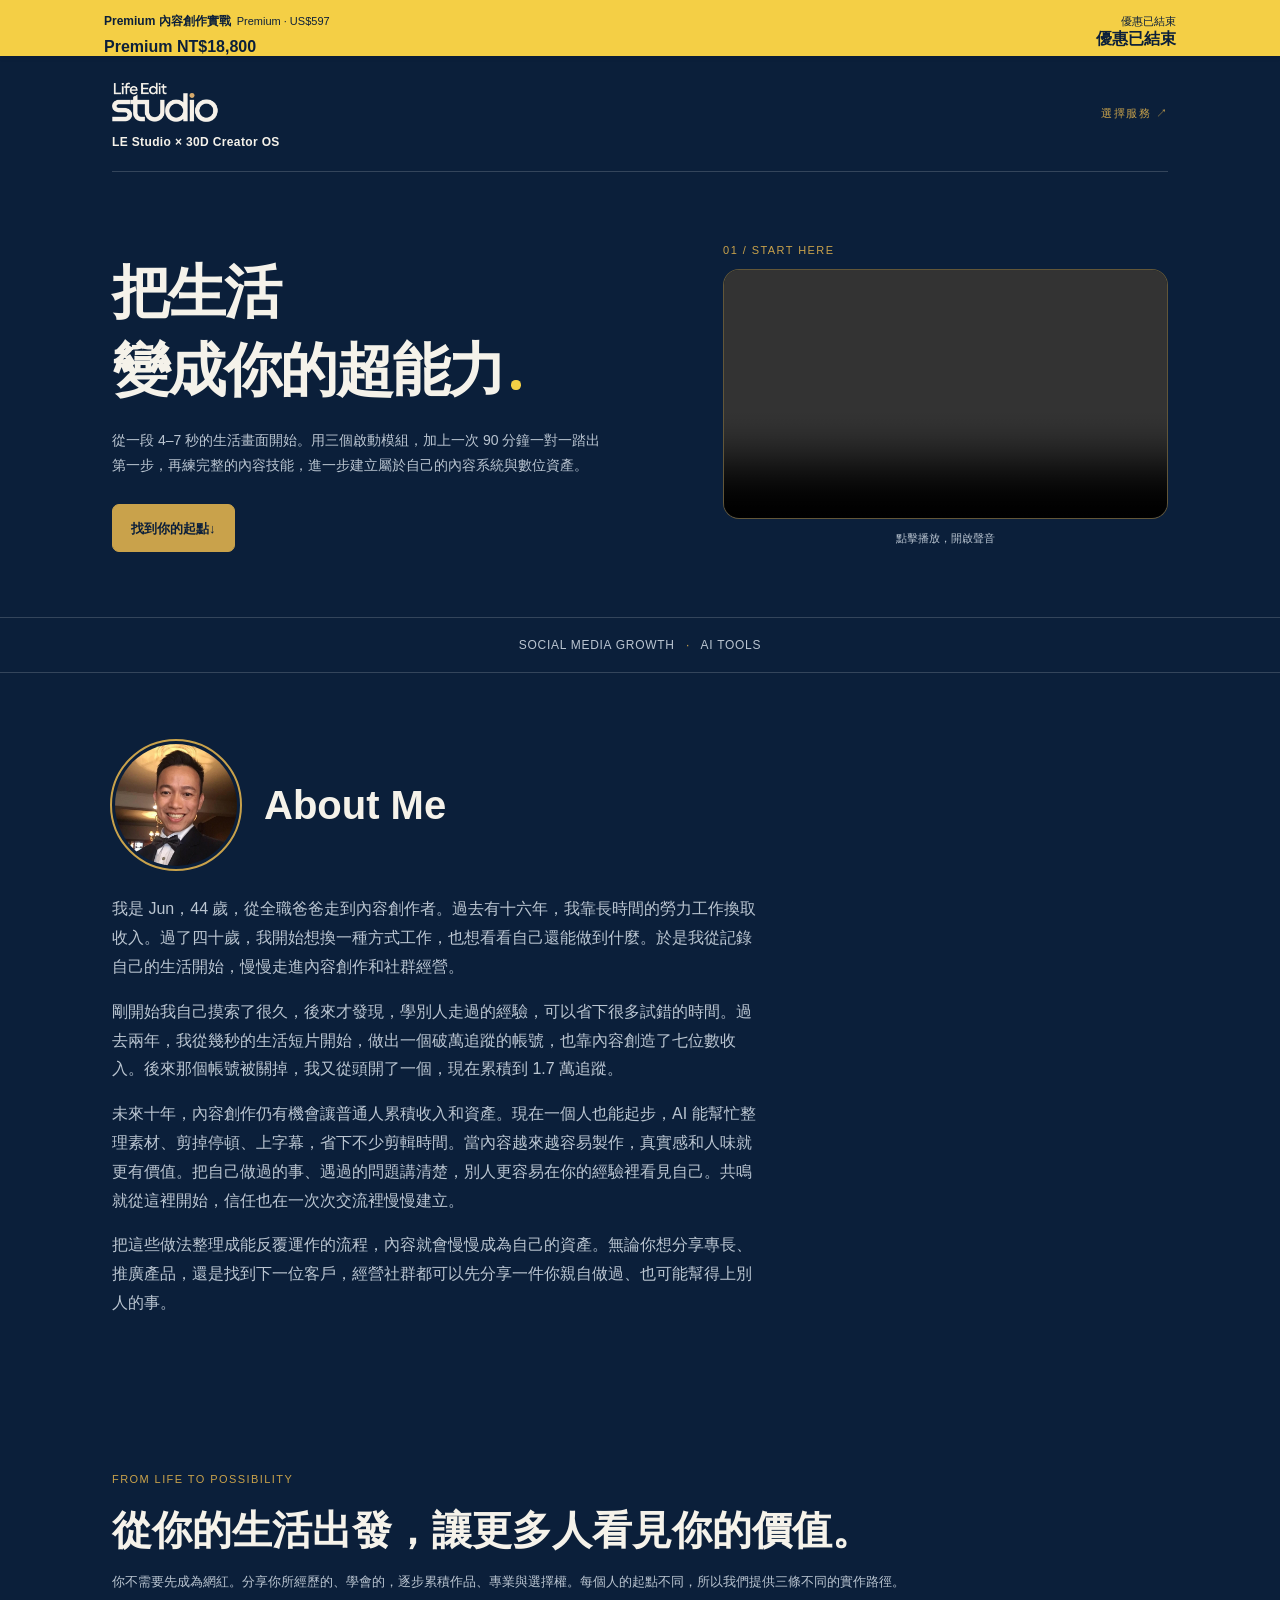
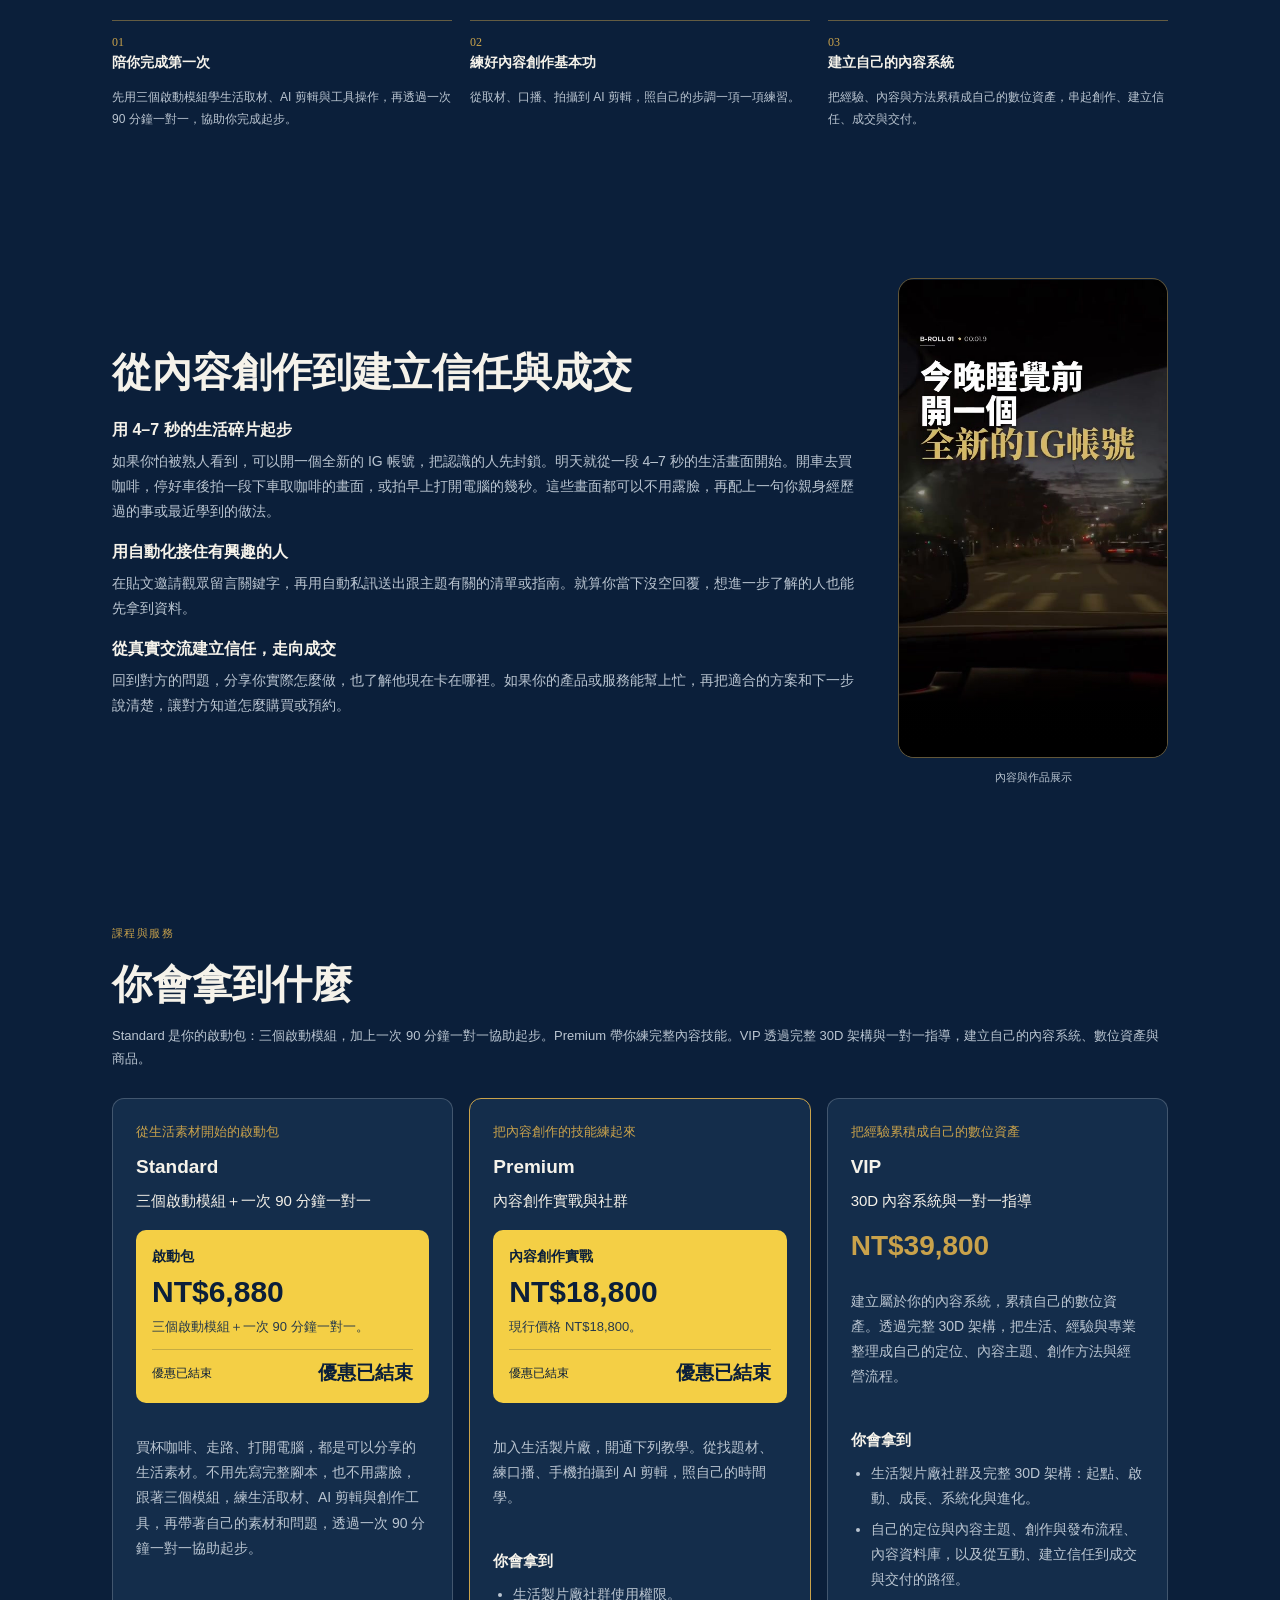
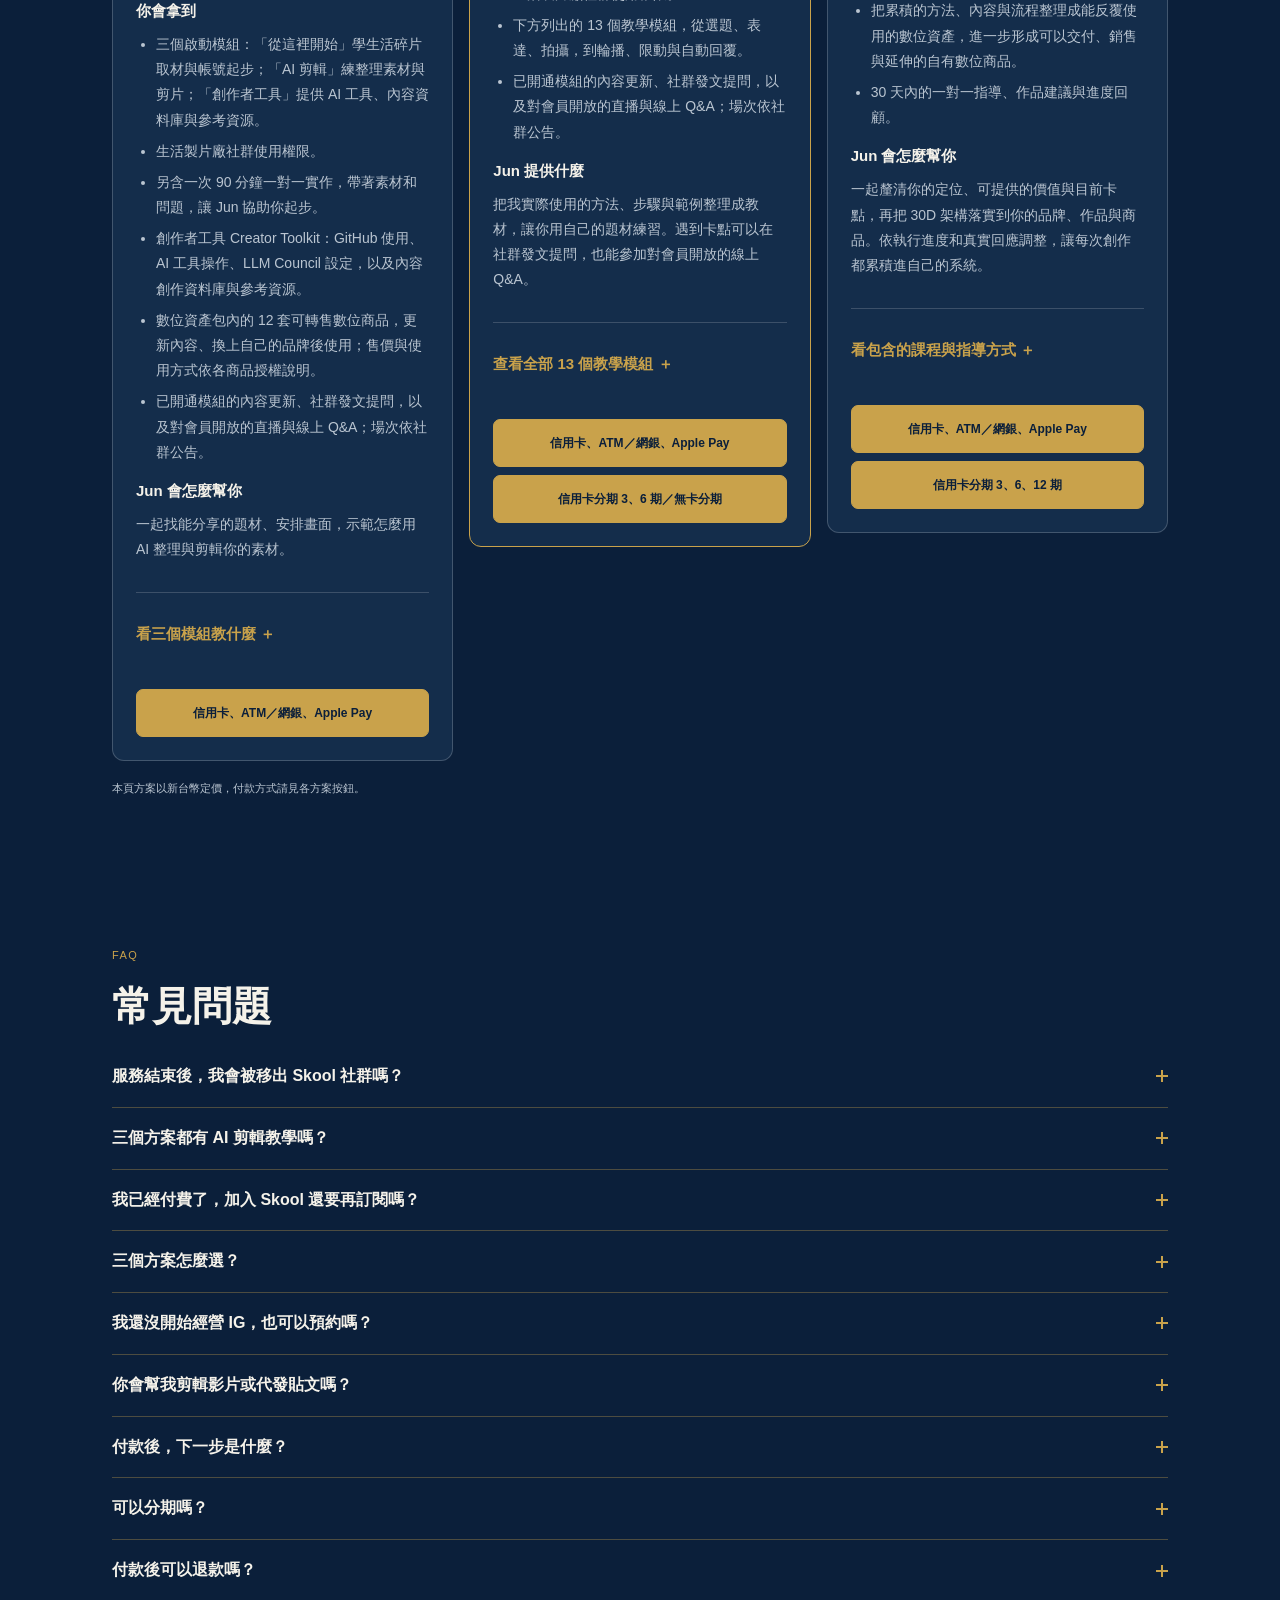
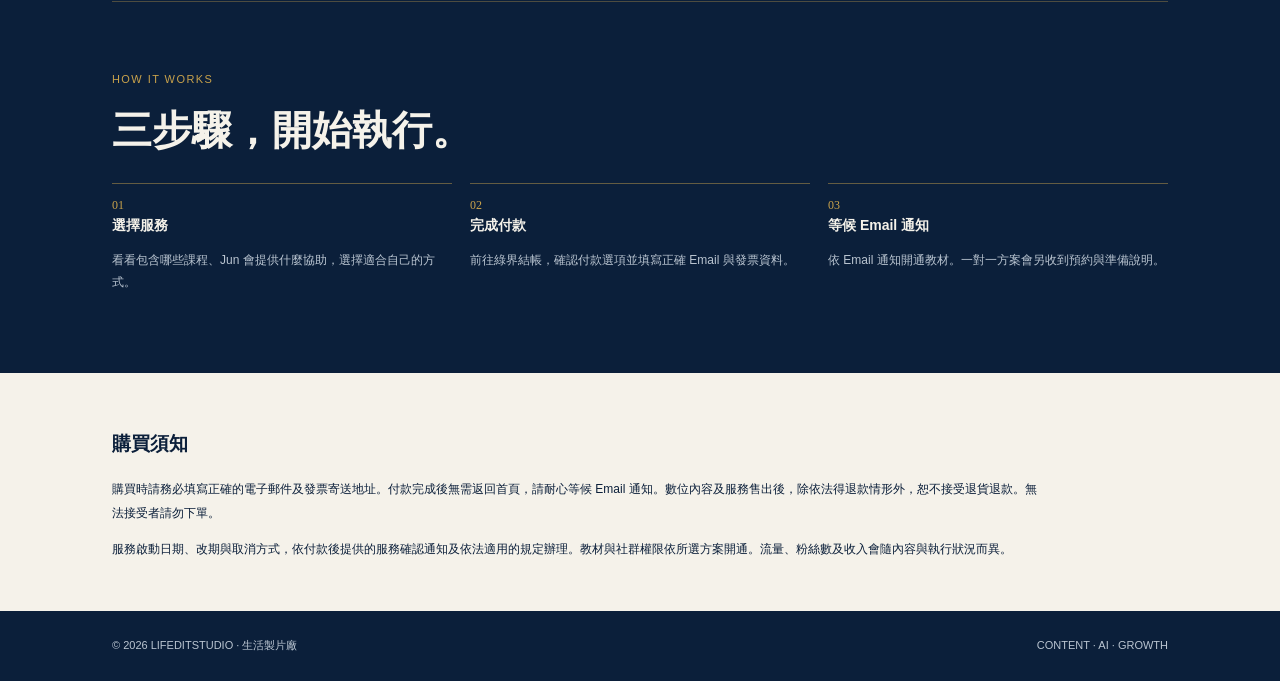
==== commit 579b0c1c: "Automatically switch December 5 prices and supplied payment links" ====
--- a/index.html
+++ b/index.html
@@ -128,11 +128,11 @@
 <section class="section wrap" id="services"><span id="plans"></span><div class="eyebrow">課程與服務</div><h2>你會拿到什麼</h2><p class="intro">Standard 是你的啟動包：三個啟動模組，加上一次 90 分鐘一對一協助起步。Premium 帶你練完整內容技能。VIP 透過完整 30D 架構與一對一指導，建立自己的內容系統、數位資產與商品。</p><div class="cards">
 <article class="card" id="personal">
 <div class="number">從生活素材開始的啟動包</div><h3>Standard</h3><p class="plan-label">三個啟動模組＋一次 90 分鐘一對一</p>
-<div class="yellow-offer standard-offer"><span class="offer-name" id="standard-offer-label">黑五特別優惠</span><div class="price standard-current-price">NT$2,980</div><p class="standard-schedule">12/5 起 NT$6,800｜三個啟動模組＋一次 90 分鐘一對一</p><div class="offer-clock-row"><span id="standard-timer-label">優惠倒數</span><strong id="standard-countdown" role="timer">至 12/5 00:00（台灣時間）</strong></div></div>
+<div class="yellow-offer standard-offer"><span class="offer-name" id="standard-offer-label">黑五特別優惠</span><div class="price standard-current-price">NT$2,980</div><p class="standard-schedule">12/5 起 NT$6,880｜三個啟動模組＋一次 90 分鐘一對一</p><div class="offer-clock-row"><span id="standard-timer-label">優惠倒數</span><strong id="standard-countdown" role="timer">至 12/5 00:00（台灣時間）</strong></div></div>
 <p class="desc">買杯咖啡、走路、打開電腦，都是可以分享的生活素材。不用先寫完整腳本，也不用露臉，跟著三個模組，練生活取材、AI 剪輯與創作工具，再帶著自己的素材和問題，透過一次 90 分鐘一對一協助起步。</p>
 <div class="plan-includes"><h4>你會拿到</h4><ul><li>三個啟動模組：「從這裡開始」學生活碎片取材與帳號起步；「AI 剪輯」練整理素材與剪片；「創作者工具」提供 AI 工具、內容資料庫與參考資源。</li><li>生活製片廠社群使用權限。</li><li>另含一次 90 分鐘一對一實作，帶著素材和問題，讓 Jun 協助你起步。</li><li>創作者工具 Creator Toolkit：GitHub 使用、AI 工具操作、LLM Council 設定，以及內容創作資料庫與參考資源。</li><li>數位資產包內的 12 套可轉售數位商品，更新內容、換上自己的品牌後使用；售價與使用方式依各商品授權說明。</li><li>已開通模組的內容更新、社群發文提問，以及對會員開放的直播與線上 Q&amp;A；場次依社群公告。</li></ul><h4>Jun 會怎麼幫你</h4><p>一起找能分享的題材、安排畫面，示範怎麼用 AI 整理與剪輯你的素材。</p></div>
 <details class="service-details"><summary>看三個模組教什麼</summary><div class="details-copy"><ul><li><strong>從這裡開始</strong>｜設定帳號、寫自我介紹，從生活找素材，準備第一篇貼文。</li><li><strong>AI 剪輯</strong>｜設定 Claude 或 ChatGPT／Codex，跟著步驟整理素材、剪輯影片。</li><li><strong>創作者工具 Creator Toolkit</strong>｜學習 GitHub 與 AI 工具的使用方式、設定 LLM Council，並查找內容創作資料庫與參考資料，製作內容時有工具可用、有資源可查。</li></ul></div></details>
-<div class="actions"><a class="btn" id="standard-payment" href="https://p.ecpay.com.tw/9B0D18A"><span>ATM／網銀、Apple Pay</span></a><a class="btn" id="standard-contact" hidden href="https://www.skool.com/the-life-edit-studio-2311">聯絡 Jun 確認付款方式</a></div>
+<div class="actions"><a class="btn" id="standard-payment" href="https://p.ecpay.com.tw/9B0D18A"><span>ATM／網銀、Apple Pay</span></a></div>
 </article>
 <article class="card featured" id="studio">
 <div class="number">把內容創作的技能練起來</div><h3>Premium</h3><p class="plan-label">內容創作實戰與社群</p>
@@ -154,7 +154,7 @@
 <li><strong>品牌門面與信任素材</strong>｜整理作品和案例，讓人知道你能幫什麼。</li>
 <li><strong>工具設定</strong>｜查找課程會用到的工具與操作步驟。</li>
 </ul></div></details>
-<div class="actions"><div id="premium-payment" class="payment-options"><a class="btn" href="https://p.ecpay.com.tw/0B90011"><span>信用卡、ATM／網銀、Apple Pay</span></a><a class="btn" href="https://p.ecpay.com.tw/138CB7B"><span>信用卡分期 3、6 期／無卡分期</span></a></div><a class="btn" id="premium-contact" hidden href="https://www.skool.com/the-life-edit-studio-2311"><span>聯絡 Jun 確認付款方式</span></a></div>
+<div class="actions"><div id="premium-payment" class="payment-options"><a class="btn" id="premium-general" href="https://p.ecpay.com.tw/0B90011"><span>信用卡、ATM／網銀、Apple Pay</span></a><a class="btn" id="premium-installments" href="https://p.ecpay.com.tw/138CB7B"><span>信用卡分期 3、6 期／無卡分期</span></a></div></div>
 </article>
 <article class="card" id="creator-os">
 <div class="number">把經驗累積成自己的數位資產</div><h3>VIP</h3><p class="plan-label">30D 內容系統與一對一指導</p>
@@ -188,7 +188,7 @@
   </details>
   <details>
     <summary>三個方案怎麼選？</summary>
-    <ul><li><strong>Standard｜<span class="standard-current-price">NT$2,980</span></strong> <span class="standard-schedule">12/5 起 NT$6,800。</span>　三個啟動模組，學生活取材、AI 剪輯與創作工具，另含一次 90 分鐘一對一協助起步。</li><li><strong>Premium｜<span class="premium-current-price">NT$12,800</span></strong> <span class="premium-schedule">黑五優惠至 12/4 23:59（台灣時間），12/5 起 NT$18,800。</span>　開通 13 個教學模組，練選題、表達、拍攝、輪播、限動與自動回覆，搭配教材更新、社群提問與會員開放的 Q&amp;A。</li><li><strong>VIP｜NT$39,800</strong>　透過完整 30D 架構與一對一指導，建立自己的內容系統，累積能反覆使用、交付與延伸成商品的數位資產。</li></ul>
+    <ul><li><strong>Standard｜<span class="standard-current-price">NT$2,980</span></strong> <span class="standard-schedule">12/5 起 NT$6,880。</span>　三個啟動模組，學生活取材、AI 剪輯與創作工具，另含一次 90 分鐘一對一協助起步。</li><li><strong>Premium｜<span class="premium-current-price">NT$12,800</span></strong> <span class="premium-schedule">黑五優惠至 12/4 23:59（台灣時間），12/5 起 NT$18,800。</span>　開通 13 個教學模組，練選題、表達、拍攝、輪播、限動與自動回覆，搭配教材更新、社群提問與會員開放的 Q&amp;A。</li><li><strong>VIP｜NT$39,800</strong>　透過完整 30D 架構與一對一指導，建立自己的內容系統，累積能反覆使用、交付與延伸成商品的數位資產。</li></ul>
   </details>
   <details>
     <summary>我還沒開始經營 IG，也可以預約嗎？</summary>
@@ -204,7 +204,7 @@
   </details>
   <details>
     <summary>可以分期嗎？</summary>
-    <p>Premium 黑五優惠 NT$12,800 可用信用卡分 3 期、6 期或無卡分期。VIP 可用信用卡分 3 期、6 期或 12 期，請從方案分期按鈕進入，以綠界結帳頁顯示為準。12/5 調價後的付款方式請依方案按鈕確認。</p>
+    <p>Premium 可選信用卡分期 3、6 期／無卡分期。VIP 可用信用卡分 3 期、6 期或 12 期。請從方案分期按鈕進入，以綠界結帳頁顯示為準。</p>
   </details>
   <details>
     <summary>付款後可以退款嗎？</summary>
@@ -220,12 +220,13 @@
  const remaining=deadline-now,expired=remaining<=0;
  document.querySelectorAll('.premium-current-price').forEach(el=>{el.textContent=expired?'NT$18,800':'NT$12,800';});
  document.querySelectorAll('.premium-schedule').forEach(el=>{el.textContent=expired?'現行價格 NT$18,800。':'優惠至 12/4 23:59（台灣時間）；12/5 起 NT$18,800。';});
- document.querySelectorAll('.standard-current-price').forEach(el=>{el.textContent=expired?'NT$6,800':'NT$2,980';});
- document.querySelectorAll('.standard-schedule').forEach(el=>{el.textContent=expired?'三個啟動模組＋一次 90 分鐘一對一。':'12/5 起 NT$6,800｜三個啟動模組＋一次 90 分鐘一對一';});
- document.getElementById('premium-payment').hidden=expired;
- document.getElementById('premium-contact').hidden=!expired;
- document.getElementById('standard-payment').hidden=expired;
- document.getElementById('standard-contact').hidden=!expired;
+ document.querySelectorAll('.standard-current-price').forEach(el=>{el.textContent=expired?'NT$6,880':'NT$2,980';});
+ document.querySelectorAll('.standard-schedule').forEach(el=>{el.textContent=expired?'三個啟動模組＋一次 90 分鐘一對一。':'12/5 起 NT$6,880｜三個啟動模組＋一次 90 分鐘一對一';});
+ document.getElementById('premium-general').setAttribute('href',expired?'https://p.ecpay.com.tw/20E758A':'https://p.ecpay.com.tw/0B90011');
+ document.getElementById('premium-installments').setAttribute('href',expired?'https://p.ecpay.com.tw/7570EFD':'https://p.ecpay.com.tw/138CB7B');
+ const standardPayment=document.getElementById('standard-payment');
+ standardPayment.setAttribute('href',expired?'https://p.ecpay.com.tw/F096349':'https://p.ecpay.com.tw/9B0D18A');
+ standardPayment.querySelector('span').textContent=expired?'信用卡、ATM／網銀、Apple Pay':'ATM／網銀、Apple Pay';
  document.getElementById('promo-status').textContent=expired?'Premium 內容創作實戰':'黑五特別優惠';
  document.getElementById('premium-offer-label').textContent=expired?'內容創作實戰':'黑五特別優惠';
  document.getElementById('promo-headline').textContent=expired?'Premium NT$18,800':'NT$12,800 → 18,800';
@@ -243,5 +244,6 @@
 render(Date.now());
 if(Date.now()<deadline)timer=setInterval(()=>render(Date.now()),1000);
 document.addEventListener('visibilitychange',()=>{if(!document.hidden)render(Date.now());});
+ document.querySelectorAll('#standard-payment, #premium-general, #premium-installments').forEach(link=>link.addEventListener('click',()=>render(Date.now())));
 })();</script></body></html>
 
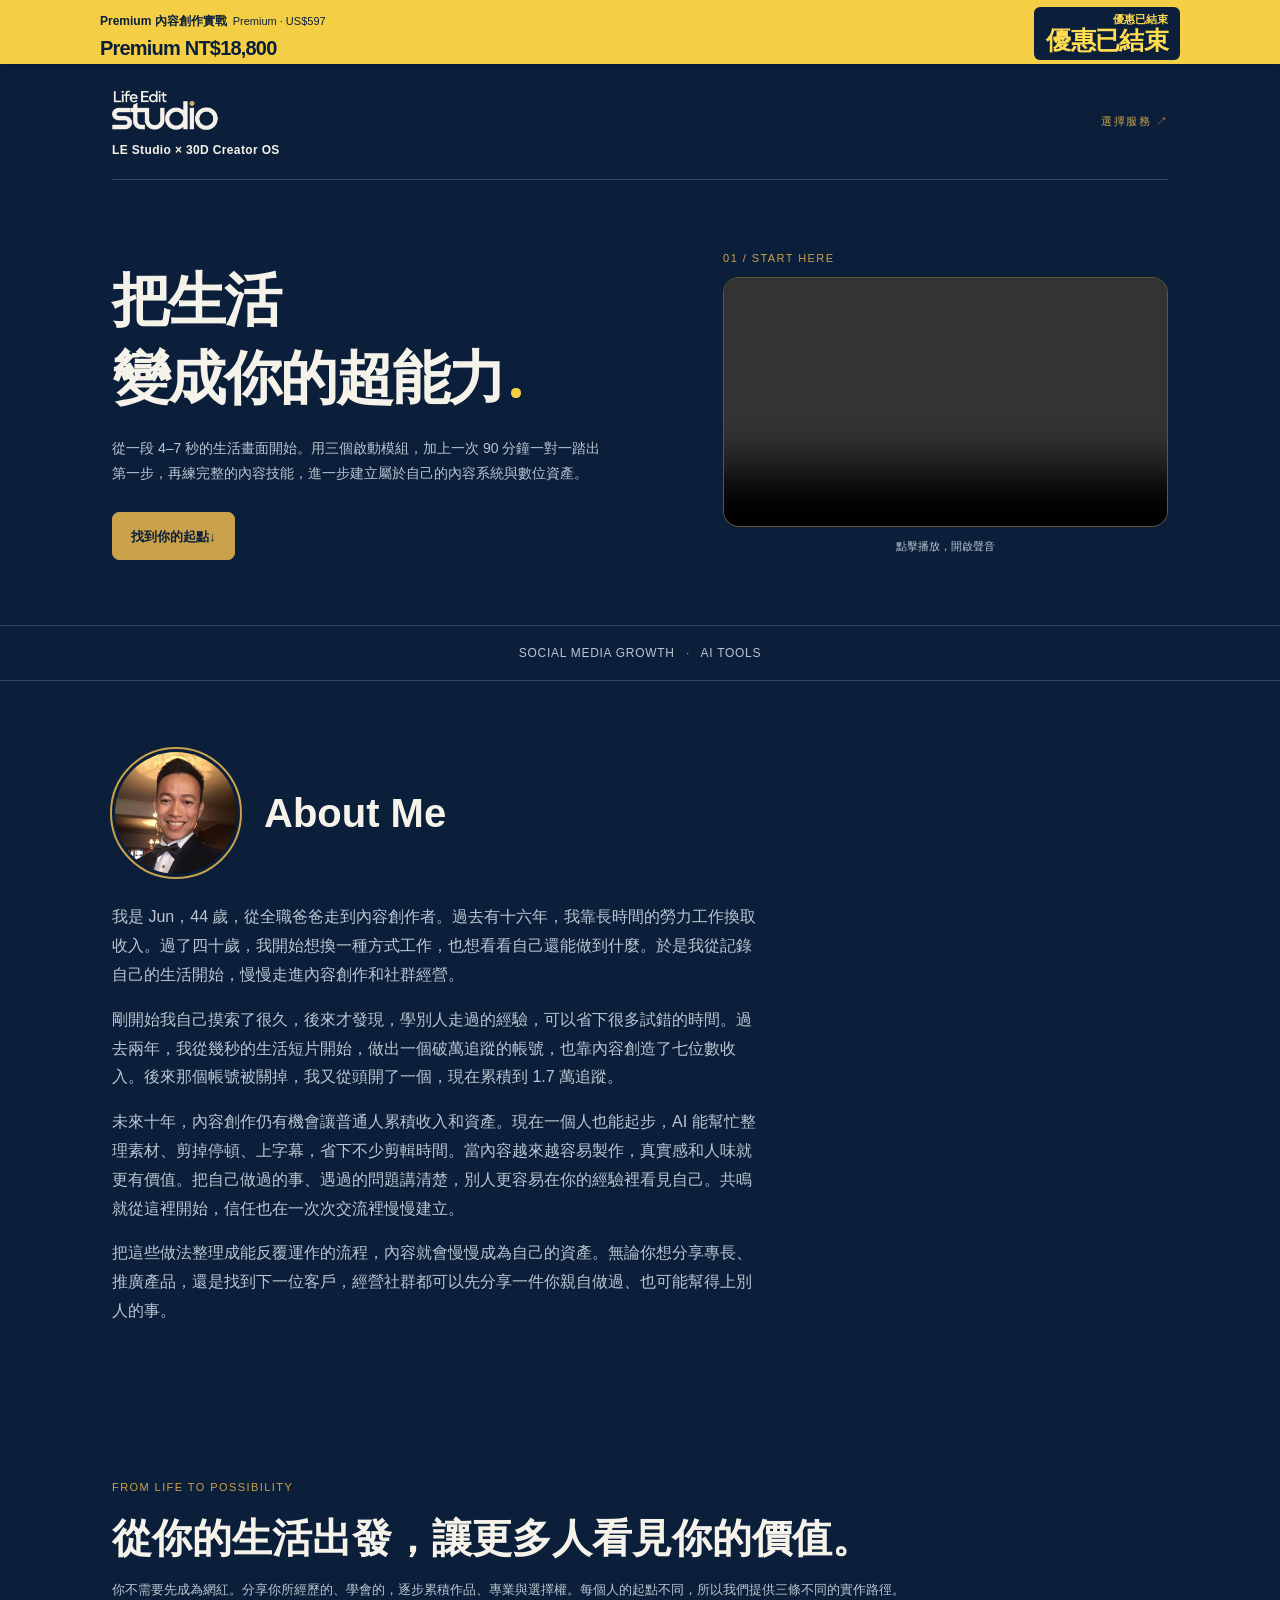
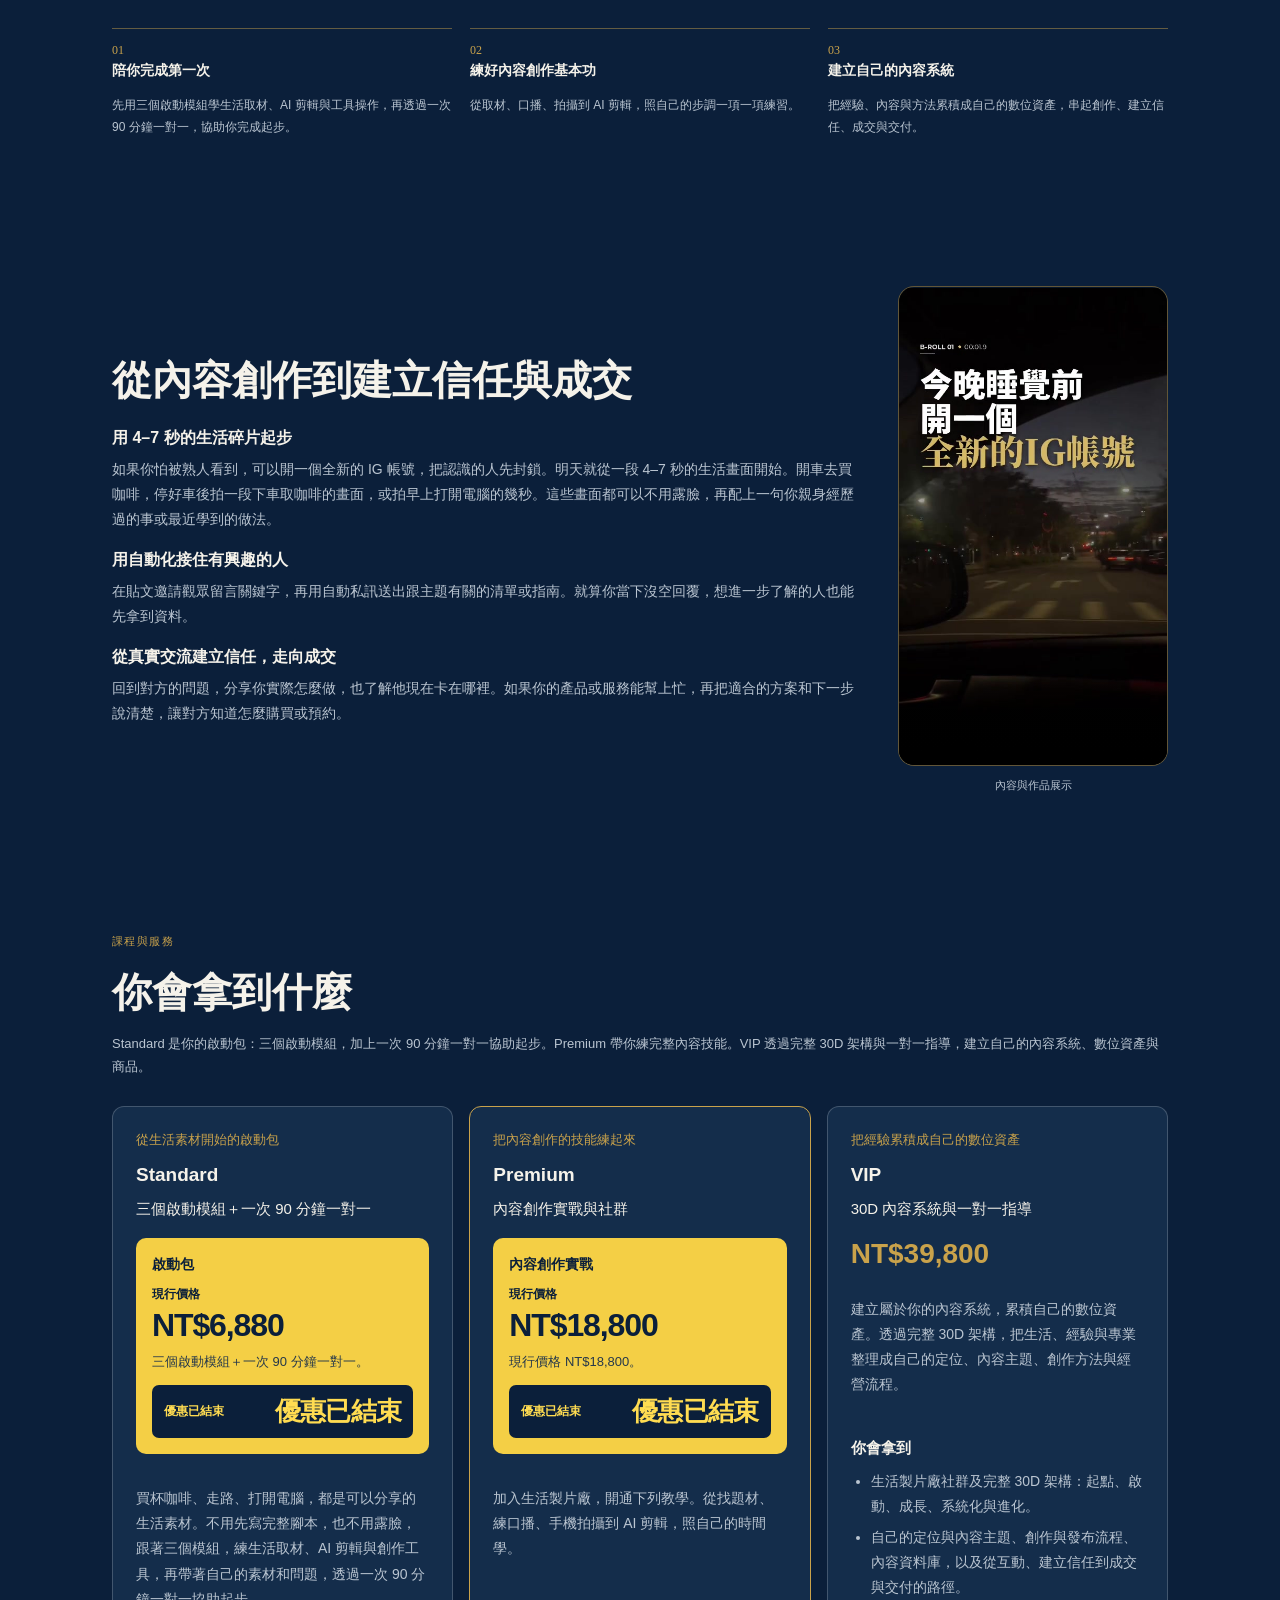
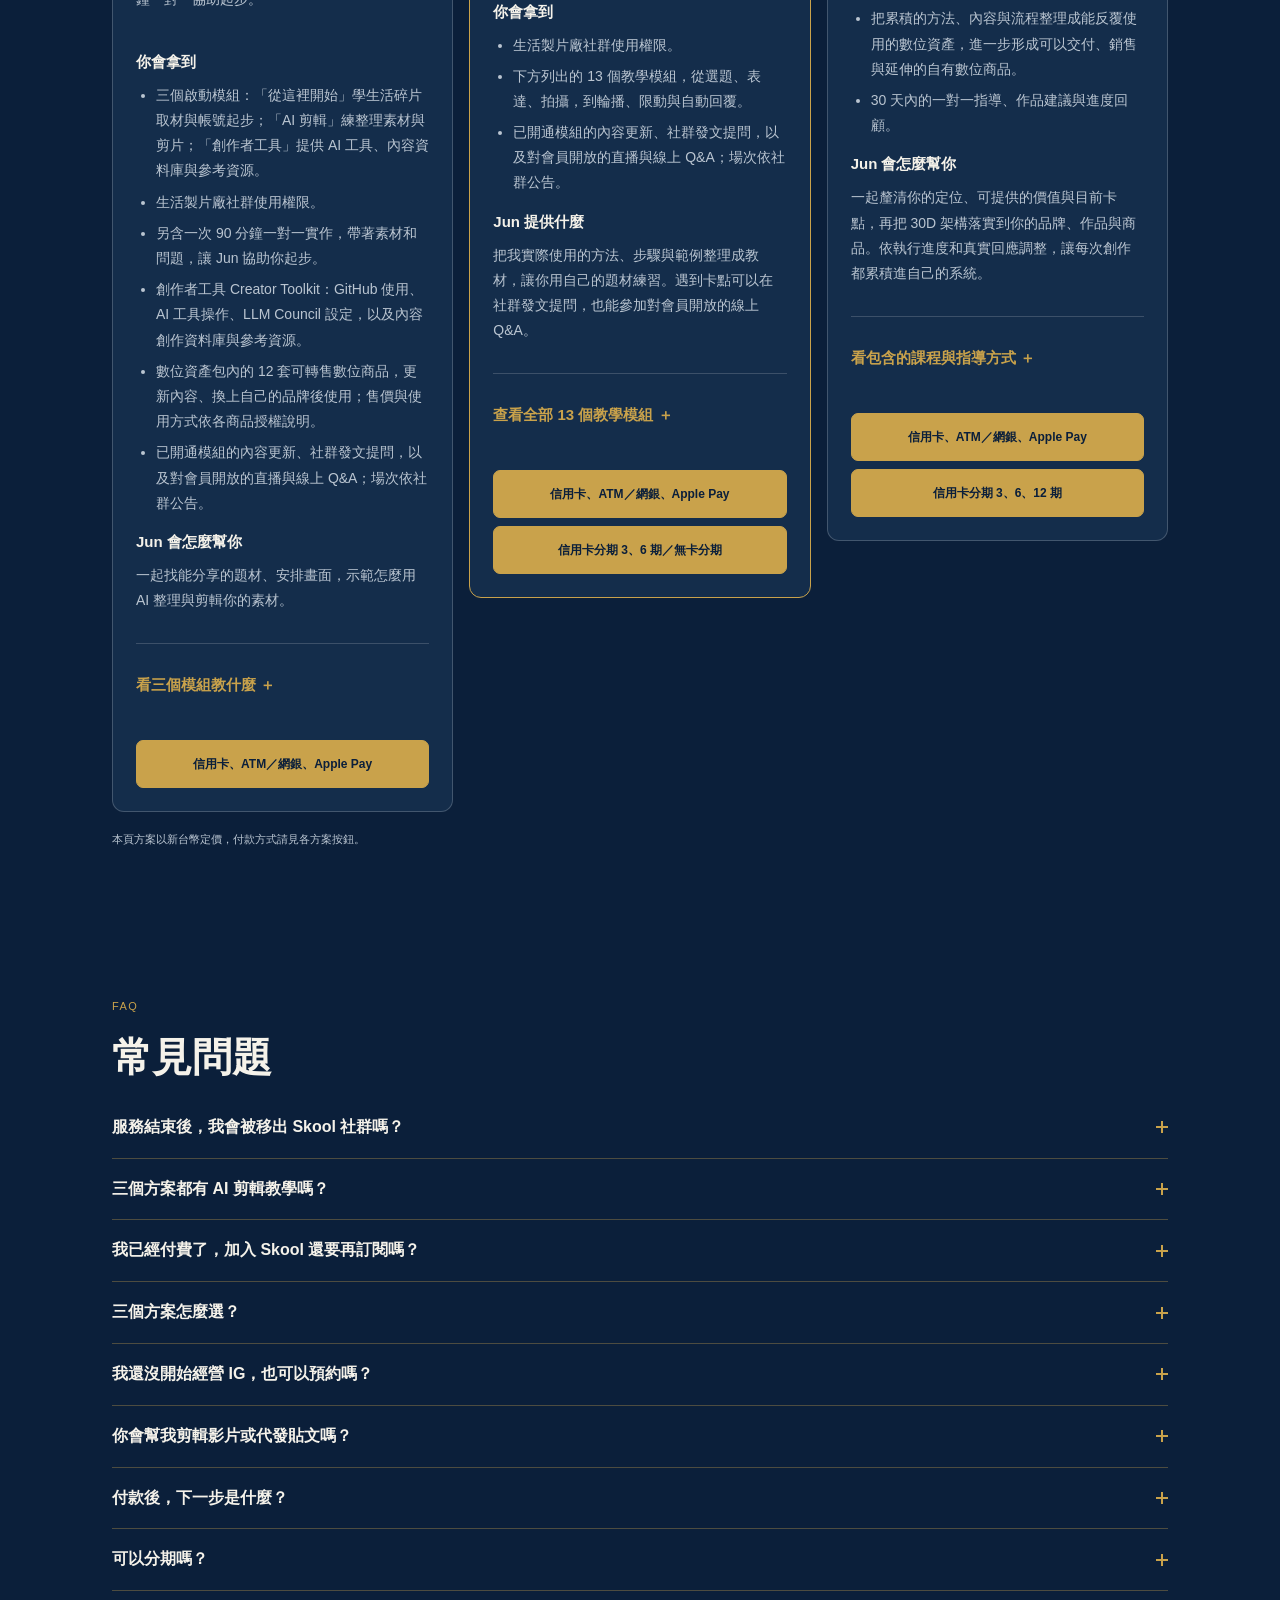
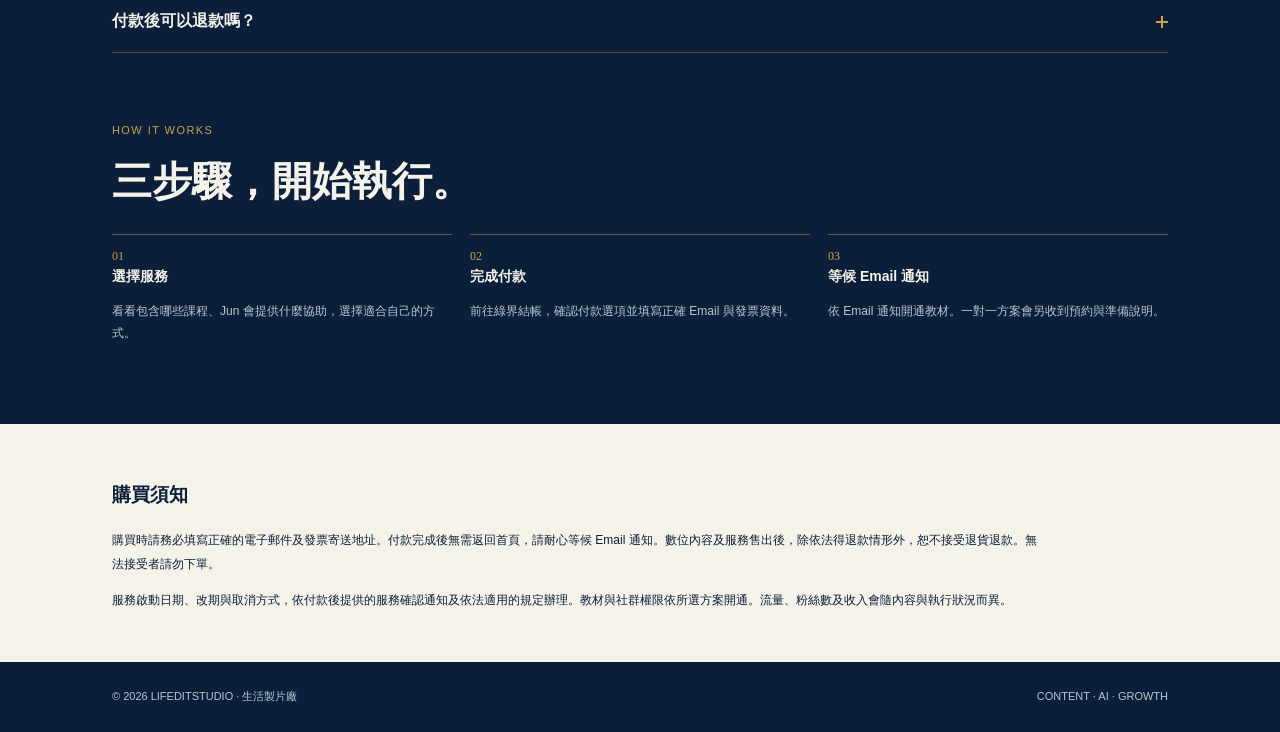
==== commit 2da1a8b7: "Emphasize live countdown and before-after offer prices" ====
--- a/index.html
+++ b/index.html
@@ -85,7 +85,31 @@
 .yellow-offer .offer-clock-row{border-top:1px solid #0b1f3a33;padding-top:10px;display:flex;align-items:center;justify-content:space-between;gap:8px;font-size:12px}
 .yellow-offer .offer-clock-row strong{display:block;margin:0;font-size:19px;line-height:1.4;font-variant-numeric:tabular-nums;white-space:nowrap}
 @media(max-width:700px){.offer-bar-copy>span{font-size:12px}.offer-bar-copy small{font-size:10px;margin-left:5px}}
-</style><style>.payment-options{display:grid;gap:8px}</style></head><body><aside class="offer-bar" aria-label="Premium 黑五優惠倒數"><div class="offer-bar-inner"><a class="offer-bar-copy" href="#studio"><span id="promo-status">黑五特別優惠</span><small id="promo-deadline">12/5 起調價</small><strong id="promo-headline">NT$12,800 → 18,800</strong></a><div class="offer-bar-clock"><span id="promo-timer-label">優惠倒數</span><strong id="premium-countdown" role="timer">至 12/5 00:00</strong></div></div></aside>
+</style><style>.payment-options{display:grid;gap:8px}</style><style>
+/* Keep the promotion compact; give the running clock the strongest contrast. */
+.offer-bar,.offer-bar-inner{height:64px;max-height:64px}
+.offer-bar-inner{grid-template-columns:minmax(0,1fr) max-content;padding:6px 20px;gap:12px}
+.offer-bar-copy strong{font-size:20px;font-weight:900;line-height:25px;letter-spacing:-.04em}
+.offer-bar-copy>span{font-size:12px;line-height:16px}.offer-bar-copy small{font-size:11px}
+.offer-bar-clock{padding:5px 12px;background:#0b1f3a;color:#ffdc51;border-radius:6px;gap:0}
+.offer-bar-clock>span{font-size:11px;font-weight:700;line-height:14px}
+.offer-bar-clock strong{font-size:25px;line-height:29px;letter-spacing:-.025em;font-weight:900}
+.offer-price-row{display:flex;justify-content:space-between;align-items:flex-end;gap:12px;margin:10px 0 8px}
+.offer-price-label{display:block;font-size:12px;line-height:1.5;font-weight:600}
+.yellow-offer .price{font-size:32px;line-height:1.2;margin:3px 0 0;font-weight:900;white-space:nowrap;letter-spacing:-.035em}
+.offer-next-price{text-align:right}.offer-next-price strong{display:block;font-size:24px;line-height:1.3;white-space:nowrap;letter-spacing:-.035em}
+.yellow-offer .offer-clock-row{background:#0b1f3a;color:#ffdc51;border:0;border-radius:7px;padding:11px 12px;align-items:center}
+.yellow-offer .offer-clock-row>span{font-size:12px;font-weight:700}
+.yellow-offer .offer-clock-row strong{font-size:26px;font-weight:900;line-height:1.2;letter-spacing:-.025em}
+#services,#studio,#personal{scroll-margin-top:80px}
+@media(max-width:700px){
+.offer-bar-inner{padding:6px 10px;gap:8px}.offer-bar-copy strong{font-size:clamp(14px,4.1vw,19px);line-height:24px}
+.offer-bar-copy>span{font-size:11px}.offer-bar-copy small{font-size:10px;margin-left:4px}
+.offer-bar-clock{padding:4px 7px}.offer-bar-clock strong{font-size:clamp(18px,5.4vw,24px);line-height:27px}.offer-bar-clock>span{font-size:10px;line-height:13px}
+}
+@media(min-width:781px) and (max-width:1050px){.offer-price-row{flex-wrap:wrap}.offer-next-price{text-align:left}.yellow-offer .offer-clock-row{flex-wrap:wrap}}
+@media(max-width:360px){.yellow-offer .price{font-size:28px}.offer-next-price strong{font-size:22px}.yellow-offer .offer-clock-row strong{font-size:23px}}
+</style></head><body><aside class="offer-bar" aria-label="Premium 黑五優惠倒數"><div class="offer-bar-inner"><a class="offer-bar-copy" href="#studio"><span id="promo-status">黑五特別優惠</span><small id="promo-deadline">12/5 起調價</small><strong id="promo-headline">NT$12,800 → 18,800</strong></a><div class="offer-bar-clock"><span id="promo-timer-label">優惠倒數</span><strong id="premium-countdown" role="timer">至 12/5 00:00</strong></div></div></aside>
 <svg width="0" height="0" aria-hidden="true" style="position:absolute">
     <filter id="brand-background" color-interpolation-filters="sRGB">
       <feComponentTransfer>
@@ -128,7 +152,7 @@
 <section class="section wrap" id="services"><span id="plans"></span><div class="eyebrow">課程與服務</div><h2>你會拿到什麼</h2><p class="intro">Standard 是你的啟動包：三個啟動模組，加上一次 90 分鐘一對一協助起步。Premium 帶你練完整內容技能。VIP 透過完整 30D 架構與一對一指導，建立自己的內容系統、數位資產與商品。</p><div class="cards">
 <article class="card" id="personal">
 <div class="number">從生活素材開始的啟動包</div><h3>Standard</h3><p class="plan-label">三個啟動模組＋一次 90 分鐘一對一</p>
-<div class="yellow-offer standard-offer"><span class="offer-name" id="standard-offer-label">黑五特別優惠</span><div class="price standard-current-price">NT$2,980</div><p class="standard-schedule">12/5 起 NT$6,880｜三個啟動模組＋一次 90 分鐘一對一</p><div class="offer-clock-row"><span id="standard-timer-label">優惠倒數</span><strong id="standard-countdown" role="timer">至 12/5 00:00（台灣時間）</strong></div></div>
+<div class="yellow-offer standard-offer"><span class="offer-name" id="standard-offer-label">黑五特別優惠</span><div class="offer-price-row"><div><span class="offer-price-label">目前優惠價</span><div class="price standard-current-price">NT$2,980</div></div><div class="offer-next-price"><span class="offer-price-label">12/5 起</span><strong>NT$6,880</strong></div></div><p class="standard-schedule">12/5 起 NT$6,880｜三個啟動模組＋一次 90 分鐘一對一</p><div class="offer-clock-row"><span id="standard-timer-label">優惠倒數</span><strong id="standard-countdown" role="timer">至 12/5 00:00（台灣時間）</strong></div></div>
 <p class="desc">買杯咖啡、走路、打開電腦，都是可以分享的生活素材。不用先寫完整腳本，也不用露臉，跟著三個模組，練生活取材、AI 剪輯與創作工具，再帶著自己的素材和問題，透過一次 90 分鐘一對一協助起步。</p>
 <div class="plan-includes"><h4>你會拿到</h4><ul><li>三個啟動模組：「從這裡開始」學生活碎片取材與帳號起步；「AI 剪輯」練整理素材與剪片；「創作者工具」提供 AI 工具、內容資料庫與參考資源。</li><li>生活製片廠社群使用權限。</li><li>另含一次 90 分鐘一對一實作，帶著素材和問題，讓 Jun 協助你起步。</li><li>創作者工具 Creator Toolkit：GitHub 使用、AI 工具操作、LLM Council 設定，以及內容創作資料庫與參考資源。</li><li>數位資產包內的 12 套可轉售數位商品，更新內容、換上自己的品牌後使用；售價與使用方式依各商品授權說明。</li><li>已開通模組的內容更新、社群發文提問，以及對會員開放的直播與線上 Q&amp;A；場次依社群公告。</li></ul><h4>Jun 會怎麼幫你</h4><p>一起找能分享的題材、安排畫面，示範怎麼用 AI 整理與剪輯你的素材。</p></div>
 <details class="service-details"><summary>看三個模組教什麼</summary><div class="details-copy"><ul><li><strong>從這裡開始</strong>｜設定帳號、寫自我介紹，從生活找素材，準備第一篇貼文。</li><li><strong>AI 剪輯</strong>｜設定 Claude 或 ChatGPT／Codex，跟著步驟整理素材、剪輯影片。</li><li><strong>創作者工具 Creator Toolkit</strong>｜學習 GitHub 與 AI 工具的使用方式、設定 LLM Council，並查找內容創作資料庫與參考資料，製作內容時有工具可用、有資源可查。</li></ul></div></details>
@@ -136,7 +160,7 @@
 </article>
 <article class="card featured" id="studio">
 <div class="number">把內容創作的技能練起來</div><h3>Premium</h3><p class="plan-label">內容創作實戰與社群</p>
-<div class="yellow-offer premium-offer"><span class="offer-name" id="premium-offer-label">黑五特別優惠</span><div class="price premium-current-price">NT$12,800</div><p class="premium-schedule">優惠至 12/4 23:59（台灣時間）；12/5 起 NT$18,800。</p><div class="offer-clock-row"><span id="premium-card-timer-label">優惠倒數</span><strong id="premium-card-countdown" role="timer">至 12/5 00:00（台灣時間）</strong></div></div>
+<div class="yellow-offer premium-offer"><span class="offer-name" id="premium-offer-label">黑五特別優惠</span><div class="offer-price-row"><div><span class="offer-price-label">目前優惠價</span><div class="price premium-current-price">NT$12,800</div></div><div class="offer-next-price"><span class="offer-price-label">12/5 起</span><strong>NT$18,800</strong></div></div><p class="premium-schedule">優惠至 12/4 23:59（台灣時間）；12/5 起 NT$18,800。</p><div class="offer-clock-row"><span id="premium-card-timer-label">優惠倒數</span><strong id="premium-card-countdown" role="timer">至 12/5 00:00（台灣時間）</strong></div></div>
 <p class="desc">加入生活製片廠，開通下列教學。從找題材、練口播、手機拍攝到 AI 剪輯，照自己的時間學。</p>
 <div class="plan-includes"><h4>你會拿到</h4><ul><li>生活製片廠社群使用權限。</li><li>下方列出的 13 個教學模組，從選題、表達、拍攝，到輪播、限動與自動回覆。</li><li>已開通模組的內容更新、社群發文提問，以及對會員開放的直播與線上 Q&amp;A；場次依社群公告。</li></ul><h4>Jun 提供什麼</h4><p>把我實際使用的方法、步驟與範例整理成教材，讓你用自己的題材練習。遇到卡點可以在社群發文提問，也能參加對會員開放的線上 Q&amp;A。</p></div>
 <details class="service-details"><summary>查看全部 13 個教學模組</summary><div class="details-copy"><ul>
@@ -218,6 +242,8 @@
 let timer;
 function render(now){
  const remaining=deadline-now,expired=remaining<=0;
+ document.querySelectorAll('.offer-next-price').forEach(el=>{el.hidden=expired;});
+ document.querySelectorAll('.offer-price-label').forEach(el=>{if(!el.closest('.offer-next-price'))el.textContent=expired?'現行價格':'目前優惠價';});
  document.querySelectorAll('.premium-current-price').forEach(el=>{el.textContent=expired?'NT$18,800':'NT$12,800';});
  document.querySelectorAll('.premium-schedule').forEach(el=>{el.textContent=expired?'現行價格 NT$18,800。':'優惠至 12/4 23:59（台灣時間）；12/5 起 NT$18,800。';});
  document.querySelectorAll('.standard-current-price').forEach(el=>{el.textContent=expired?'NT$6,880':'NT$2,980';});
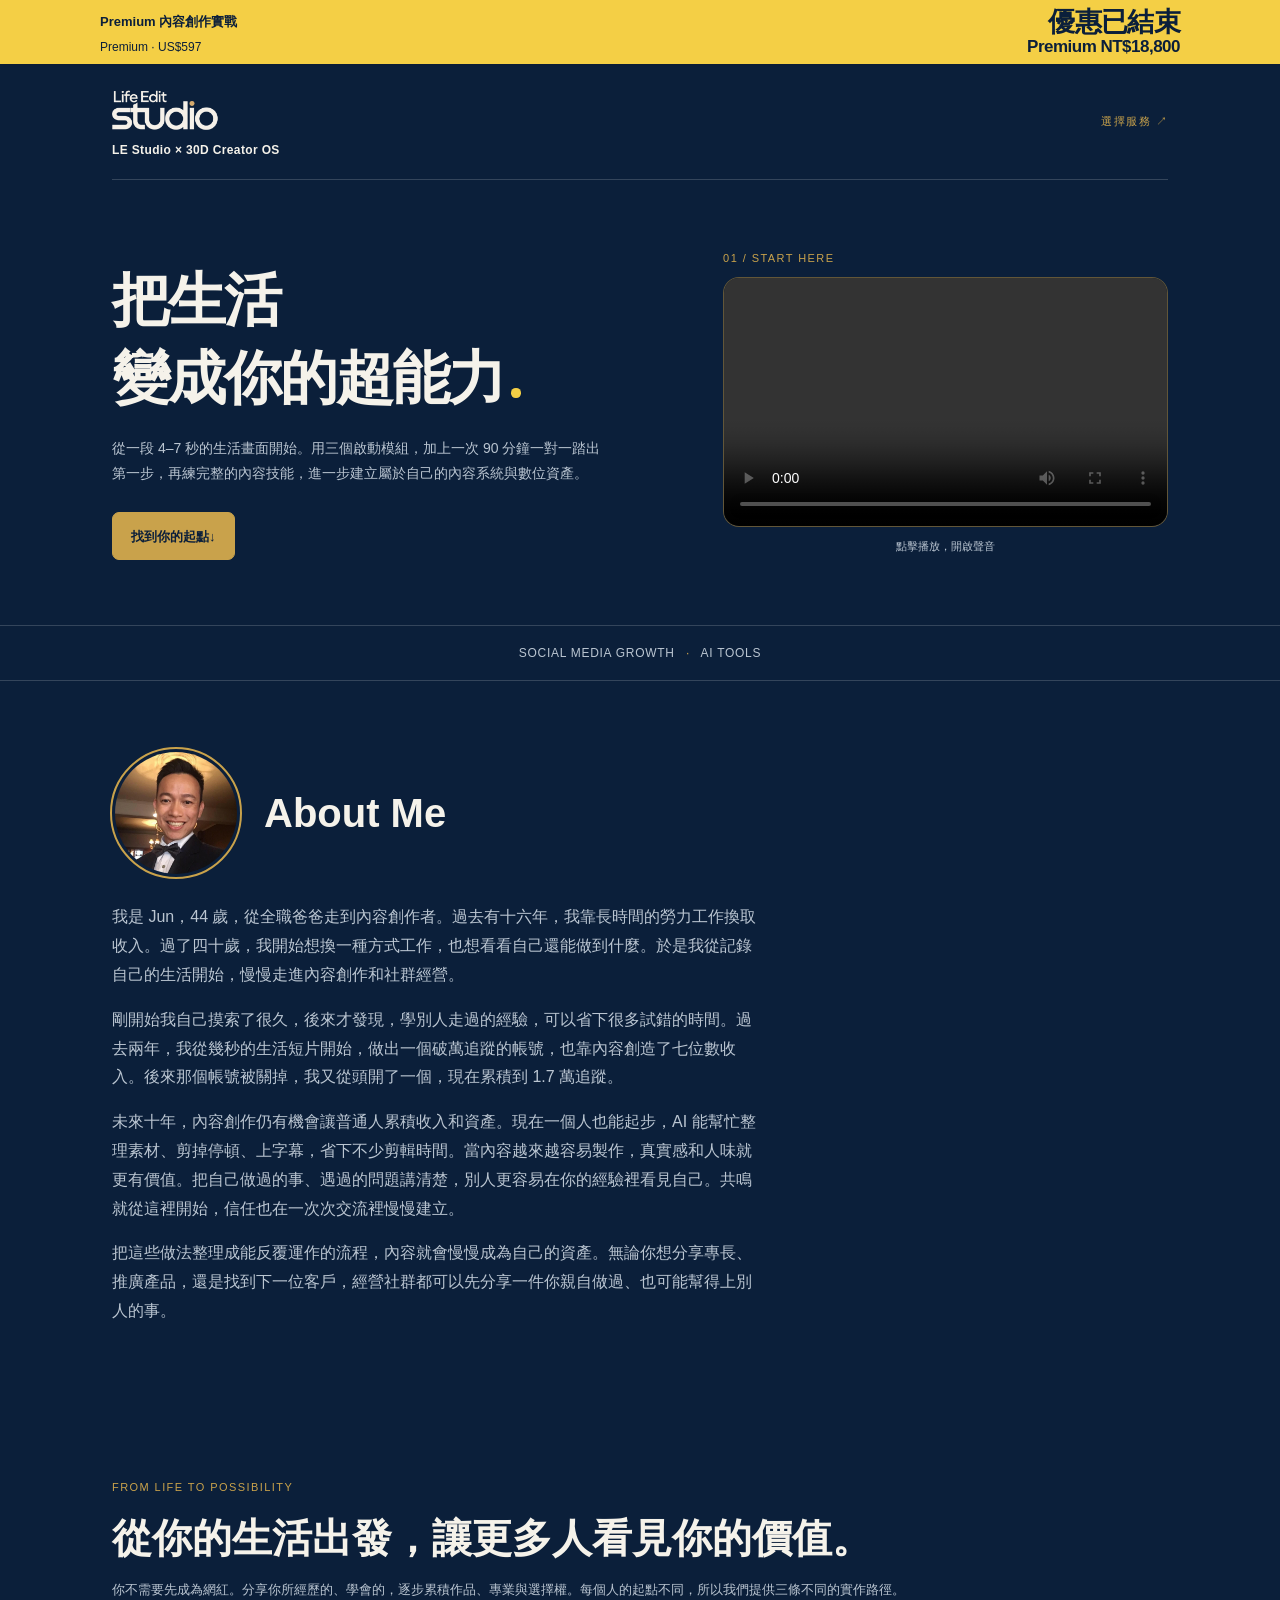
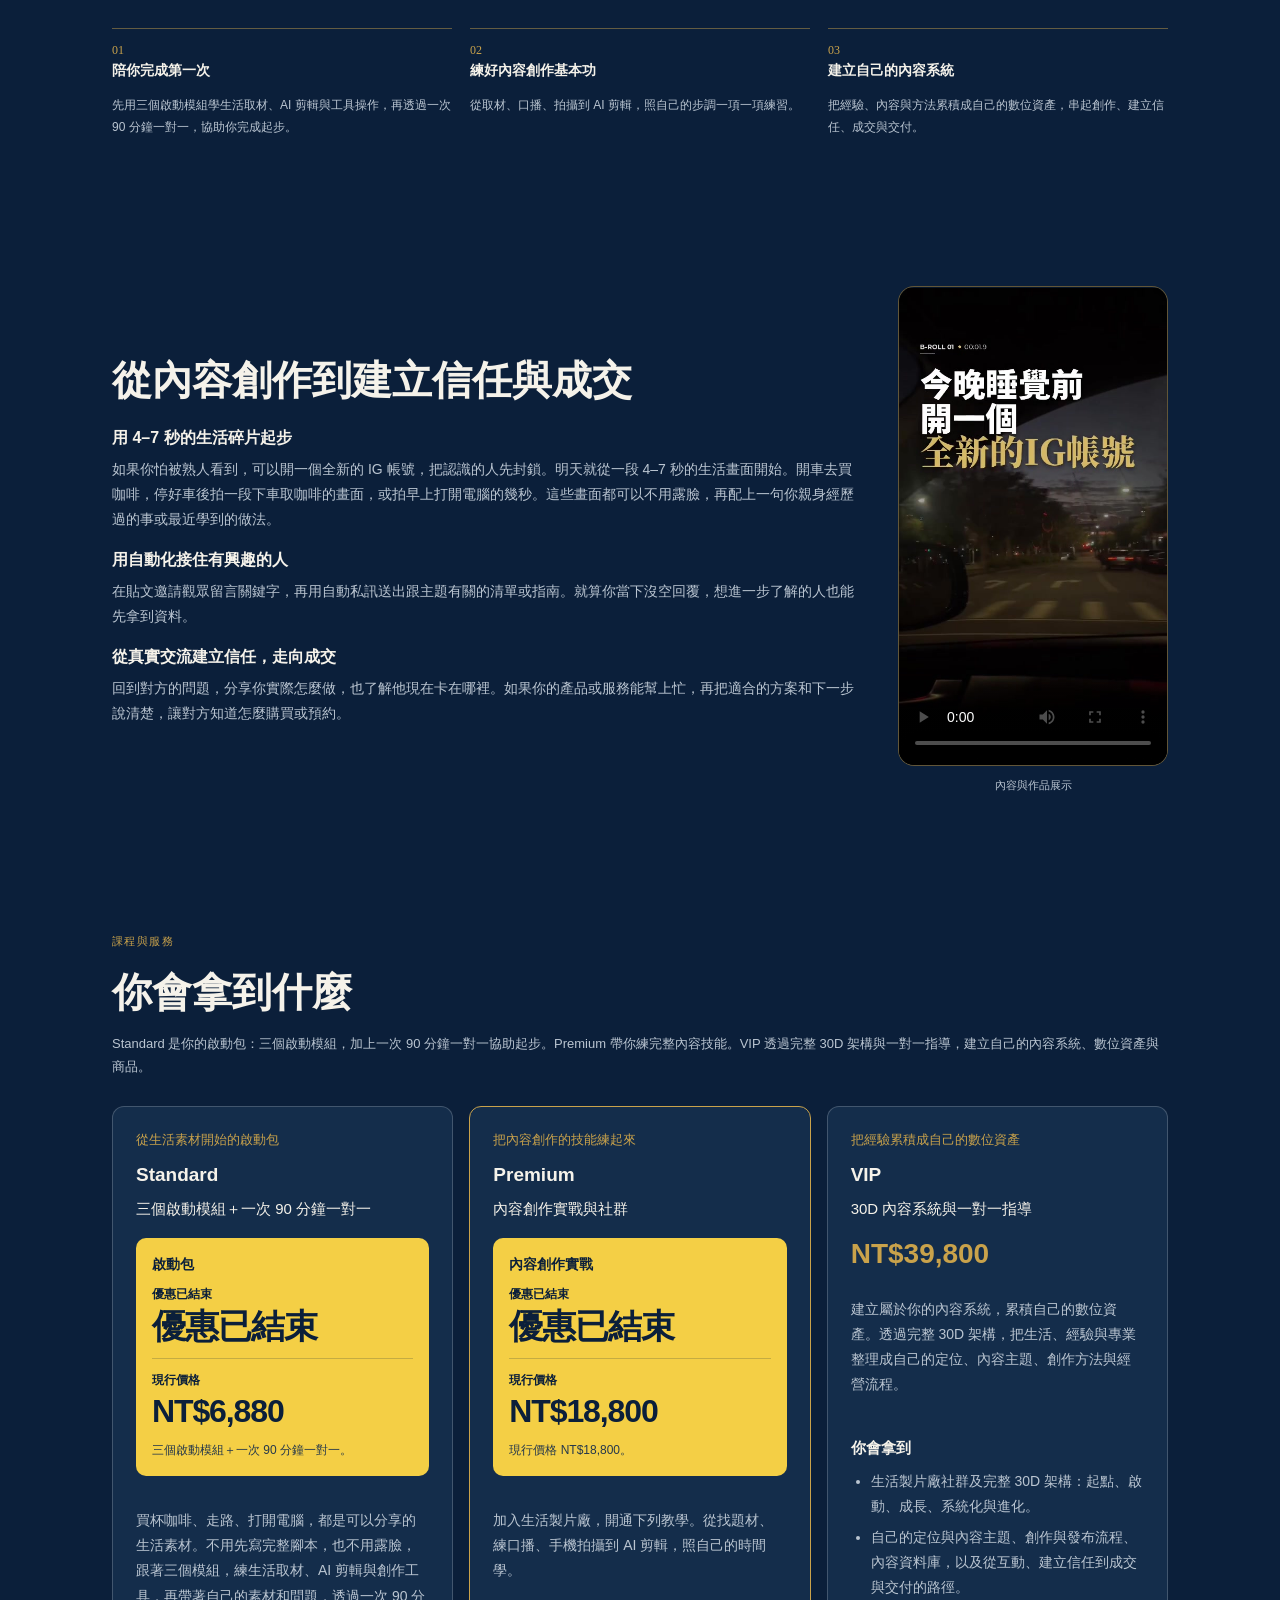
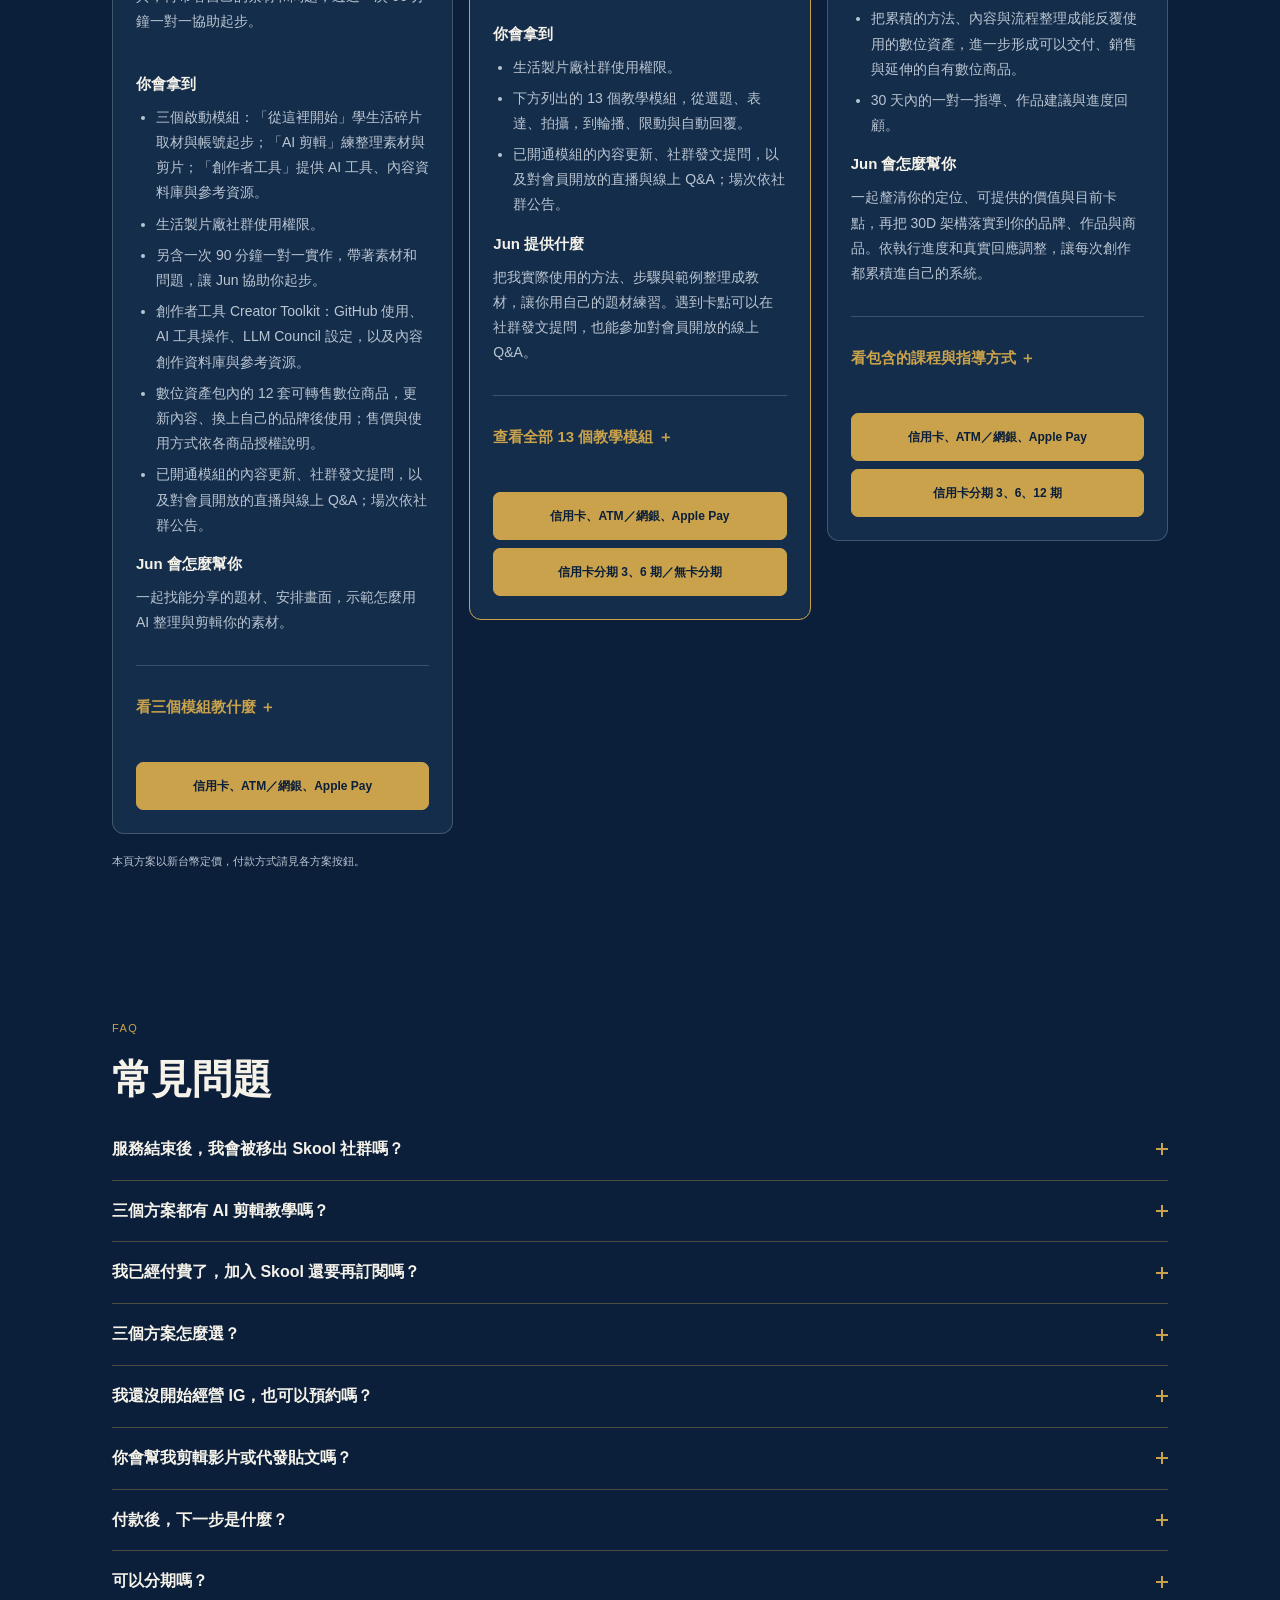
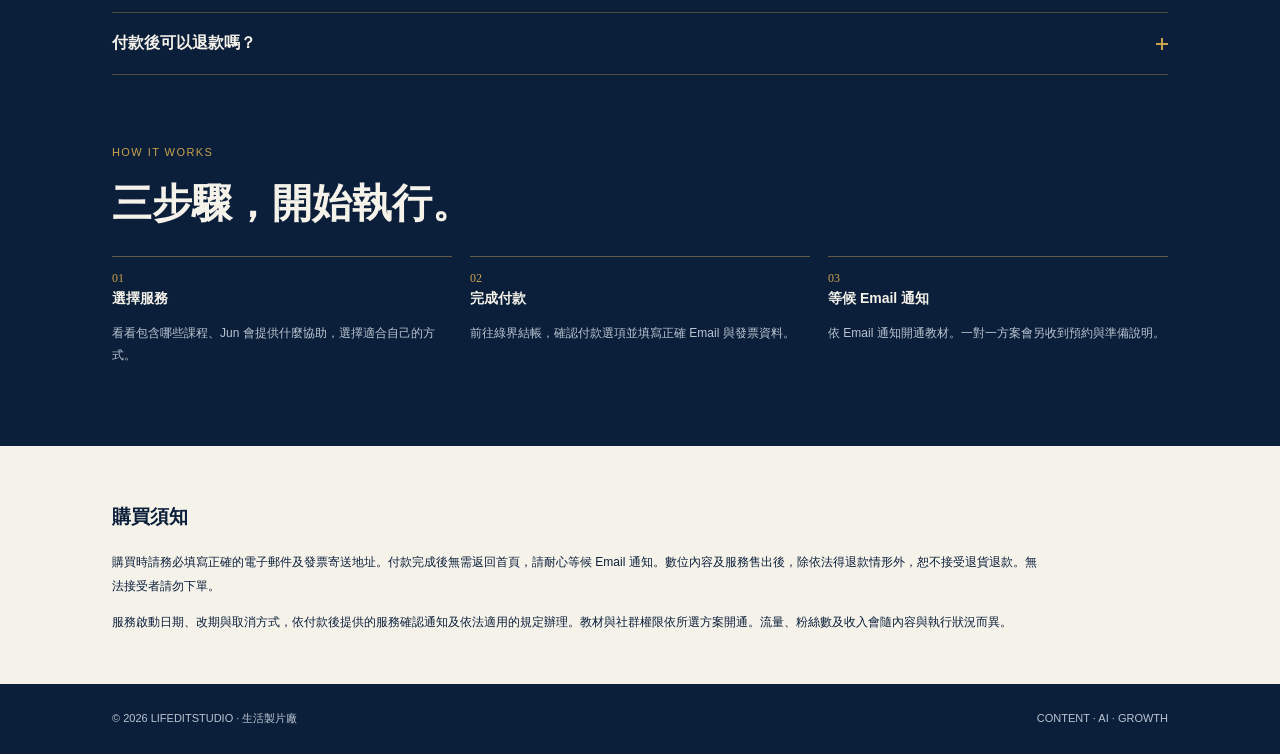
==== commit fa4a371e: "Use clean yellow countdown with time above price changes" ====
--- a/index.html
+++ b/index.html
@@ -109,7 +109,23 @@
 }
 @media(min-width:781px) and (max-width:1050px){.offer-price-row{flex-wrap:wrap}.offer-next-price{text-align:left}.yellow-offer .offer-clock-row{flex-wrap:wrap}}
 @media(max-width:360px){.yellow-offer .price{font-size:28px}.offer-next-price strong{font-size:22px}.yellow-offer .offer-clock-row strong{font-size:23px}}
-</style></head><body><aside class="offer-bar" aria-label="Premium 黑五優惠倒數"><div class="offer-bar-inner"><a class="offer-bar-copy" href="#studio"><span id="promo-status">黑五特別優惠</span><small id="promo-deadline">12/5 起調價</small><strong id="promo-headline">NT$12,800 → 18,800</strong></a><div class="offer-bar-clock"><span id="promo-timer-label">優惠倒數</span><strong id="premium-countdown" role="timer">至 12/5 00:00</strong></div></div></aside>
+</style><style>
+.offer-bar{height:64px;max-height:64px;background:#f4cf45}
+.offer-bar-inner{height:64px;display:grid;grid-template-columns:minmax(0,1fr) max-content;grid-template-rows:30px 20px;gap:0 12px;padding:7px 20px;color:#0b1f3a}
+.offer-bar-inner>#promo-status{font-size:13px;font-weight:800;line-height:20px;align-self:center}
+.offer-bar-clock{display:block;background:transparent;color:#0b1f3a;border:0;border-radius:0;box-shadow:none;padding:0;margin:0;text-align:right}
+.offer-bar-clock strong{font-size:27px;line-height:30px;font-weight:900}
+.offer-bar-inner>#promo-deadline{font-size:12px;line-height:20px;white-space:nowrap}
+.offer-bar-inner>#promo-headline{font-size:17px;line-height:20px;font-weight:800;white-space:nowrap;text-align:right;letter-spacing:-.03em}
+.timer-sr-label{position:absolute;width:1px;height:1px;padding:0;margin:-1px;overflow:hidden;clip-path:inset(50%);white-space:nowrap}
+.yellow-offer .offer-clock-row{display:block;background:transparent;color:#0b1f3a;border:0;border-radius:0;box-shadow:none;padding:10px 0 12px;margin:0}
+.yellow-offer .offer-clock-row>span{display:block;font-size:12px;line-height:18px}
+.yellow-offer .offer-clock-row strong{display:block;font-size:34px;line-height:1.2;font-weight:900;letter-spacing:-.03em;margin:3px 0 0}
+.yellow-offer .offer-price-row{border-top:1px solid #0b1f3a33;padding-top:12px;margin-top:0}
+.yellow-offer .premium-schedule,.yellow-offer .standard-schedule{font-size:12px;line-height:1.6;margin:10px 0 0}
+@media(max-width:700px){.offer-bar-inner{padding:7px 12px;column-gap:8px}.offer-bar-inner>#promo-status{font-size:12px}.offer-bar-clock strong{font-size:clamp(22px,6.2vw,27px)}.offer-bar-inner>#promo-headline{font-size:clamp(13px,3.8vw,17px)}.offer-bar-inner>#promo-deadline{font-size:11px}}
+@media(min-width:781px) and (max-width:1050px){.yellow-offer .offer-clock-row strong{font-size:28px}}
+</style></head><body><aside class="offer-bar" aria-label="Premium 黑五優惠倒數"><a class="offer-bar-inner" href="#studio"><span id="promo-status">黑五特別優惠</span><div class="offer-bar-clock"><span id="promo-timer-label" class="timer-sr-label">優惠倒數</span><strong id="premium-countdown" role="timer">至 12/5 00:00</strong></div><small id="promo-deadline">12 月 5 日調整</small><strong id="promo-headline">NT$12,800 → NT$18,800</strong></a></aside>
 <svg width="0" height="0" aria-hidden="true" style="position:absolute">
     <filter id="brand-background" color-interpolation-filters="sRGB">
       <feComponentTransfer>
@@ -152,7 +168,7 @@
 <section class="section wrap" id="services"><span id="plans"></span><div class="eyebrow">課程與服務</div><h2>你會拿到什麼</h2><p class="intro">Standard 是你的啟動包：三個啟動模組，加上一次 90 分鐘一對一協助起步。Premium 帶你練完整內容技能。VIP 透過完整 30D 架構與一對一指導，建立自己的內容系統、數位資產與商品。</p><div class="cards">
 <article class="card" id="personal">
 <div class="number">從生活素材開始的啟動包</div><h3>Standard</h3><p class="plan-label">三個啟動模組＋一次 90 分鐘一對一</p>
-<div class="yellow-offer standard-offer"><span class="offer-name" id="standard-offer-label">黑五特別優惠</span><div class="offer-price-row"><div><span class="offer-price-label">目前優惠價</span><div class="price standard-current-price">NT$2,980</div></div><div class="offer-next-price"><span class="offer-price-label">12/5 起</span><strong>NT$6,880</strong></div></div><p class="standard-schedule">12/5 起 NT$6,880｜三個啟動模組＋一次 90 分鐘一對一</p><div class="offer-clock-row"><span id="standard-timer-label">優惠倒數</span><strong id="standard-countdown" role="timer">至 12/5 00:00（台灣時間）</strong></div></div>
+<div class="yellow-offer standard-offer"><span class="offer-name" id="standard-offer-label">黑五特別優惠</span><div class="offer-clock-row"><span id="standard-timer-label">優惠倒數</span><strong id="standard-countdown" role="timer">至 12/5 00:00（台灣時間）</strong></div><div class="offer-price-row"><div><span class="offer-price-label">目前優惠價</span><div class="price standard-current-price">NT$2,980</div></div><div class="offer-next-price"><span class="offer-price-label">調整後價格</span><strong>NT$6,880</strong></div></div><p class="standard-schedule">12/5 起 NT$6,880｜三個啟動模組＋一次 90 分鐘一對一</p></div>
 <p class="desc">買杯咖啡、走路、打開電腦，都是可以分享的生活素材。不用先寫完整腳本，也不用露臉，跟著三個模組，練生活取材、AI 剪輯與創作工具，再帶著自己的素材和問題，透過一次 90 分鐘一對一協助起步。</p>
 <div class="plan-includes"><h4>你會拿到</h4><ul><li>三個啟動模組：「從這裡開始」學生活碎片取材與帳號起步；「AI 剪輯」練整理素材與剪片；「創作者工具」提供 AI 工具、內容資料庫與參考資源。</li><li>生活製片廠社群使用權限。</li><li>另含一次 90 分鐘一對一實作，帶著素材和問題，讓 Jun 協助你起步。</li><li>創作者工具 Creator Toolkit：GitHub 使用、AI 工具操作、LLM Council 設定，以及內容創作資料庫與參考資源。</li><li>數位資產包內的 12 套可轉售數位商品，更新內容、換上自己的品牌後使用；售價與使用方式依各商品授權說明。</li><li>已開通模組的內容更新、社群發文提問，以及對會員開放的直播與線上 Q&amp;A；場次依社群公告。</li></ul><h4>Jun 會怎麼幫你</h4><p>一起找能分享的題材、安排畫面，示範怎麼用 AI 整理與剪輯你的素材。</p></div>
 <details class="service-details"><summary>看三個模組教什麼</summary><div class="details-copy"><ul><li><strong>從這裡開始</strong>｜設定帳號、寫自我介紹，從生活找素材，準備第一篇貼文。</li><li><strong>AI 剪輯</strong>｜設定 Claude 或 ChatGPT／Codex，跟著步驟整理素材、剪輯影片。</li><li><strong>創作者工具 Creator Toolkit</strong>｜學習 GitHub 與 AI 工具的使用方式、設定 LLM Council，並查找內容創作資料庫與參考資料，製作內容時有工具可用、有資源可查。</li></ul></div></details>
@@ -160,7 +176,7 @@
 </article>
 <article class="card featured" id="studio">
 <div class="number">把內容創作的技能練起來</div><h3>Premium</h3><p class="plan-label">內容創作實戰與社群</p>
-<div class="yellow-offer premium-offer"><span class="offer-name" id="premium-offer-label">黑五特別優惠</span><div class="offer-price-row"><div><span class="offer-price-label">目前優惠價</span><div class="price premium-current-price">NT$12,800</div></div><div class="offer-next-price"><span class="offer-price-label">12/5 起</span><strong>NT$18,800</strong></div></div><p class="premium-schedule">優惠至 12/4 23:59（台灣時間）；12/5 起 NT$18,800。</p><div class="offer-clock-row"><span id="premium-card-timer-label">優惠倒數</span><strong id="premium-card-countdown" role="timer">至 12/5 00:00（台灣時間）</strong></div></div>
+<div class="yellow-offer premium-offer"><span class="offer-name" id="premium-offer-label">黑五特別優惠</span><div class="offer-clock-row"><span id="premium-card-timer-label">優惠倒數</span><strong id="premium-card-countdown" role="timer">至 12/5 00:00（台灣時間）</strong></div><div class="offer-price-row"><div><span class="offer-price-label">目前優惠價</span><div class="price premium-current-price">NT$12,800</div></div><div class="offer-next-price"><span class="offer-price-label">調整後價格</span><strong>NT$18,800</strong></div></div><p class="premium-schedule">優惠至 12/4 23:59（台灣時間）；12/5 起 NT$18,800。</p></div>
 <p class="desc">加入生活製片廠，開通下列教學。從找題材、練口播、手機拍攝到 AI 剪輯，照自己的時間學。</p>
 <div class="plan-includes"><h4>你會拿到</h4><ul><li>生活製片廠社群使用權限。</li><li>下方列出的 13 個教學模組，從選題、表達、拍攝，到輪播、限動與自動回覆。</li><li>已開通模組的內容更新、社群發文提問，以及對會員開放的直播與線上 Q&amp;A；場次依社群公告。</li></ul><h4>Jun 提供什麼</h4><p>把我實際使用的方法、步驟與範例整理成教材，讓你用自己的題材練習。遇到卡點可以在社群發文提問，也能參加對會員開放的線上 Q&amp;A。</p></div>
 <details class="service-details"><summary>查看全部 13 個教學模組</summary><div class="details-copy"><ul>
@@ -245,18 +261,18 @@
  document.querySelectorAll('.offer-next-price').forEach(el=>{el.hidden=expired;});
  document.querySelectorAll('.offer-price-label').forEach(el=>{if(!el.closest('.offer-next-price'))el.textContent=expired?'現行價格':'目前優惠價';});
  document.querySelectorAll('.premium-current-price').forEach(el=>{el.textContent=expired?'NT$18,800':'NT$12,800';});
- document.querySelectorAll('.premium-schedule').forEach(el=>{el.textContent=expired?'現行價格 NT$18,800。':'優惠至 12/4 23:59（台灣時間）；12/5 起 NT$18,800。';});
+ document.querySelectorAll('.premium-schedule').forEach(el=>{el.textContent=expired?'現行價格 NT$18,800。':'12 月 5 日調整：NT$12,800 → NT$18,800（台灣時間）';});
  document.querySelectorAll('.standard-current-price').forEach(el=>{el.textContent=expired?'NT$6,880':'NT$2,980';});
- document.querySelectorAll('.standard-schedule').forEach(el=>{el.textContent=expired?'三個啟動模組＋一次 90 分鐘一對一。':'12/5 起 NT$6,880｜三個啟動模組＋一次 90 分鐘一對一';});
+ document.querySelectorAll('.standard-schedule').forEach(el=>{el.textContent=expired?'三個啟動模組＋一次 90 分鐘一對一。':'12 月 5 日調整：NT$2,980 → NT$6,880（台灣時間）';});
  document.getElementById('premium-general').setAttribute('href',expired?'https://p.ecpay.com.tw/20E758A':'https://p.ecpay.com.tw/0B90011');
  document.getElementById('premium-installments').setAttribute('href',expired?'https://p.ecpay.com.tw/7570EFD':'https://p.ecpay.com.tw/138CB7B');
  const standardPayment=document.getElementById('standard-payment');
- standardPayment.setAttribute('href',expired?'https://p.ecpay.com.tw/F096349':'https://p.ecpay.com.tw/9B0D18A');
+ standardPayment.setAttribute('href',expired?'https://p.ecpay.com.tw/5280313':'https://p.ecpay.com.tw/9B0D18A');
  standardPayment.querySelector('span').textContent=expired?'信用卡、ATM／網銀、Apple Pay':'ATM／網銀、Apple Pay';
  document.getElementById('promo-status').textContent=expired?'Premium 內容創作實戰':'黑五特別優惠';
  document.getElementById('premium-offer-label').textContent=expired?'內容創作實戰':'黑五特別優惠';
- document.getElementById('promo-headline').textContent=expired?'Premium NT$18,800':'NT$12,800 → 18,800';
- document.getElementById('promo-deadline').textContent=expired?'Premium · US$597':'12/5 起調價';
+ document.getElementById('promo-headline').textContent=expired?'Premium NT$18,800':'NT$12,800 → NT$18,800';
+ document.getElementById('promo-deadline').textContent=expired?'Premium · US$597':'12 月 5 日調整';
  document.getElementById('promo-timer-label').textContent=expired?'優惠已結束':'優惠倒數';
  document.getElementById('standard-timer-label').textContent=expired?'優惠已結束':'優惠倒數';
  document.getElementById('standard-offer-label').textContent=expired?'啟動包':'黑五特別優惠';
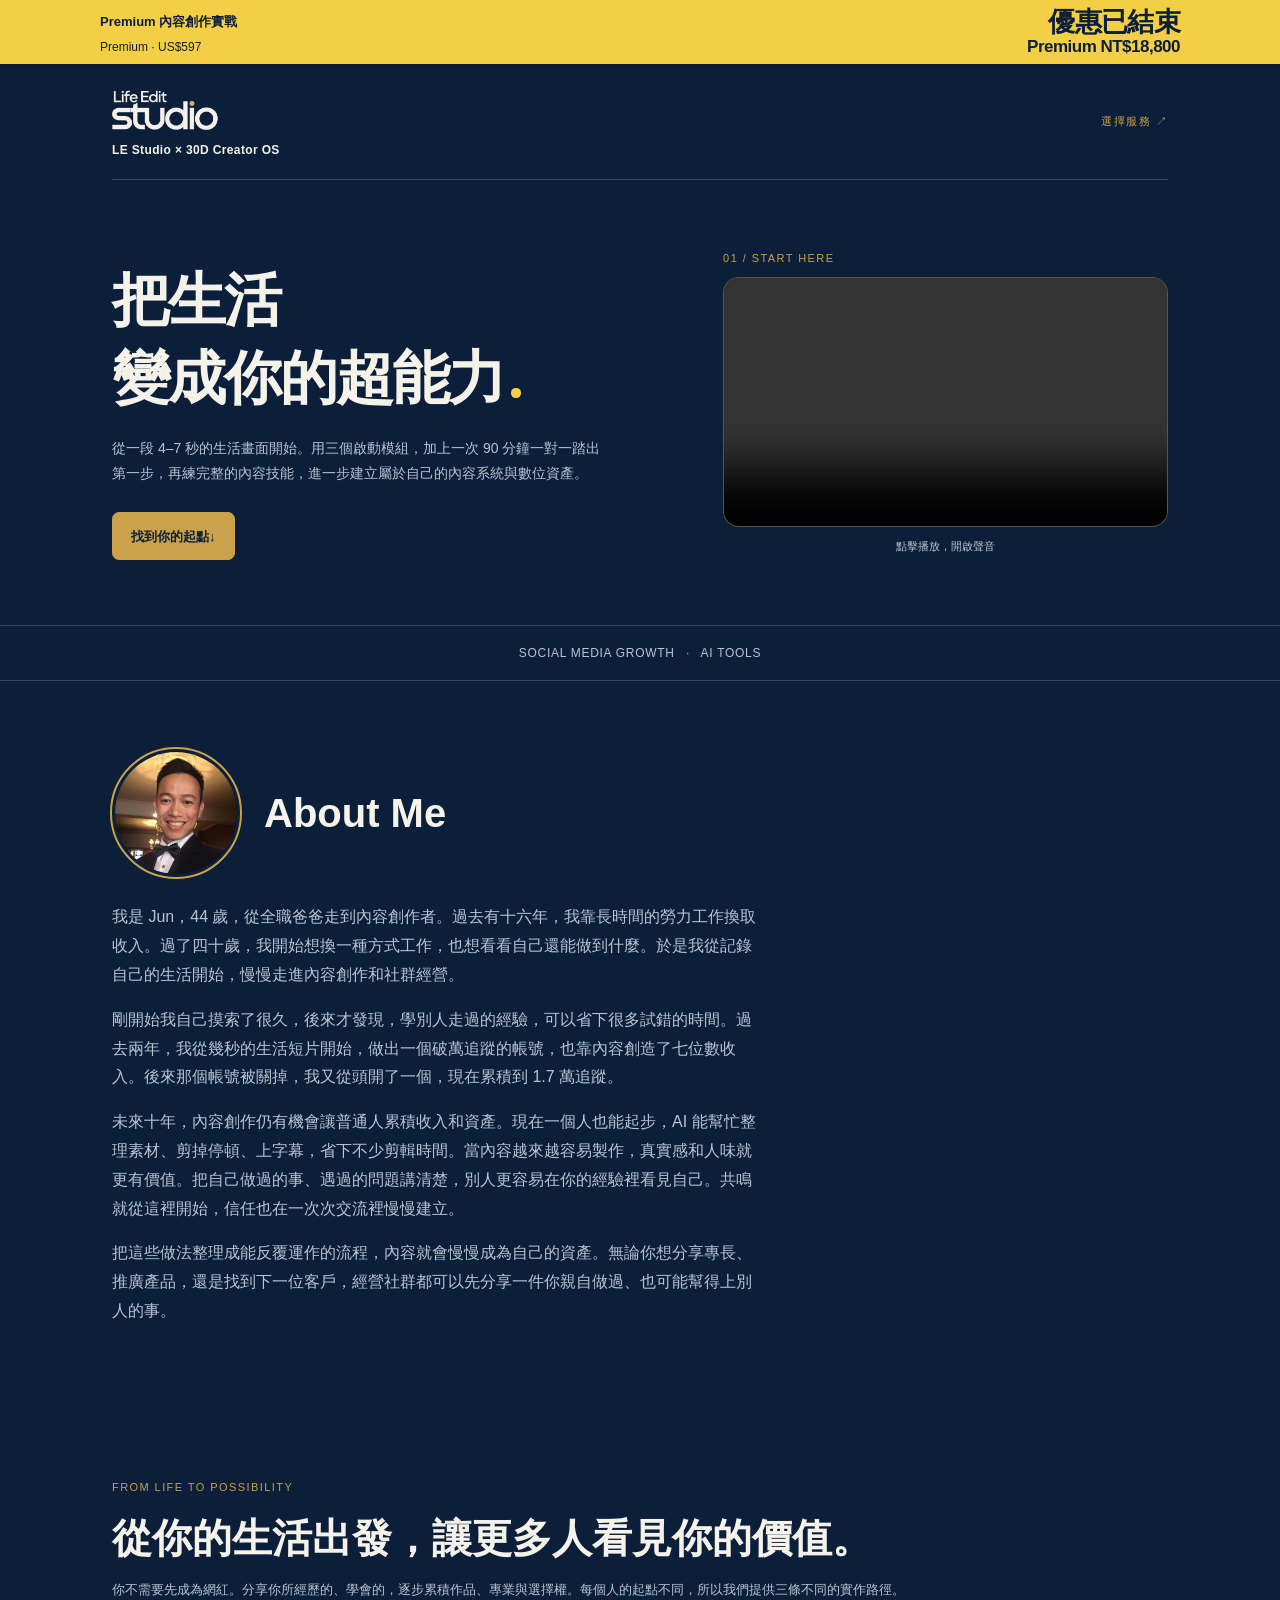
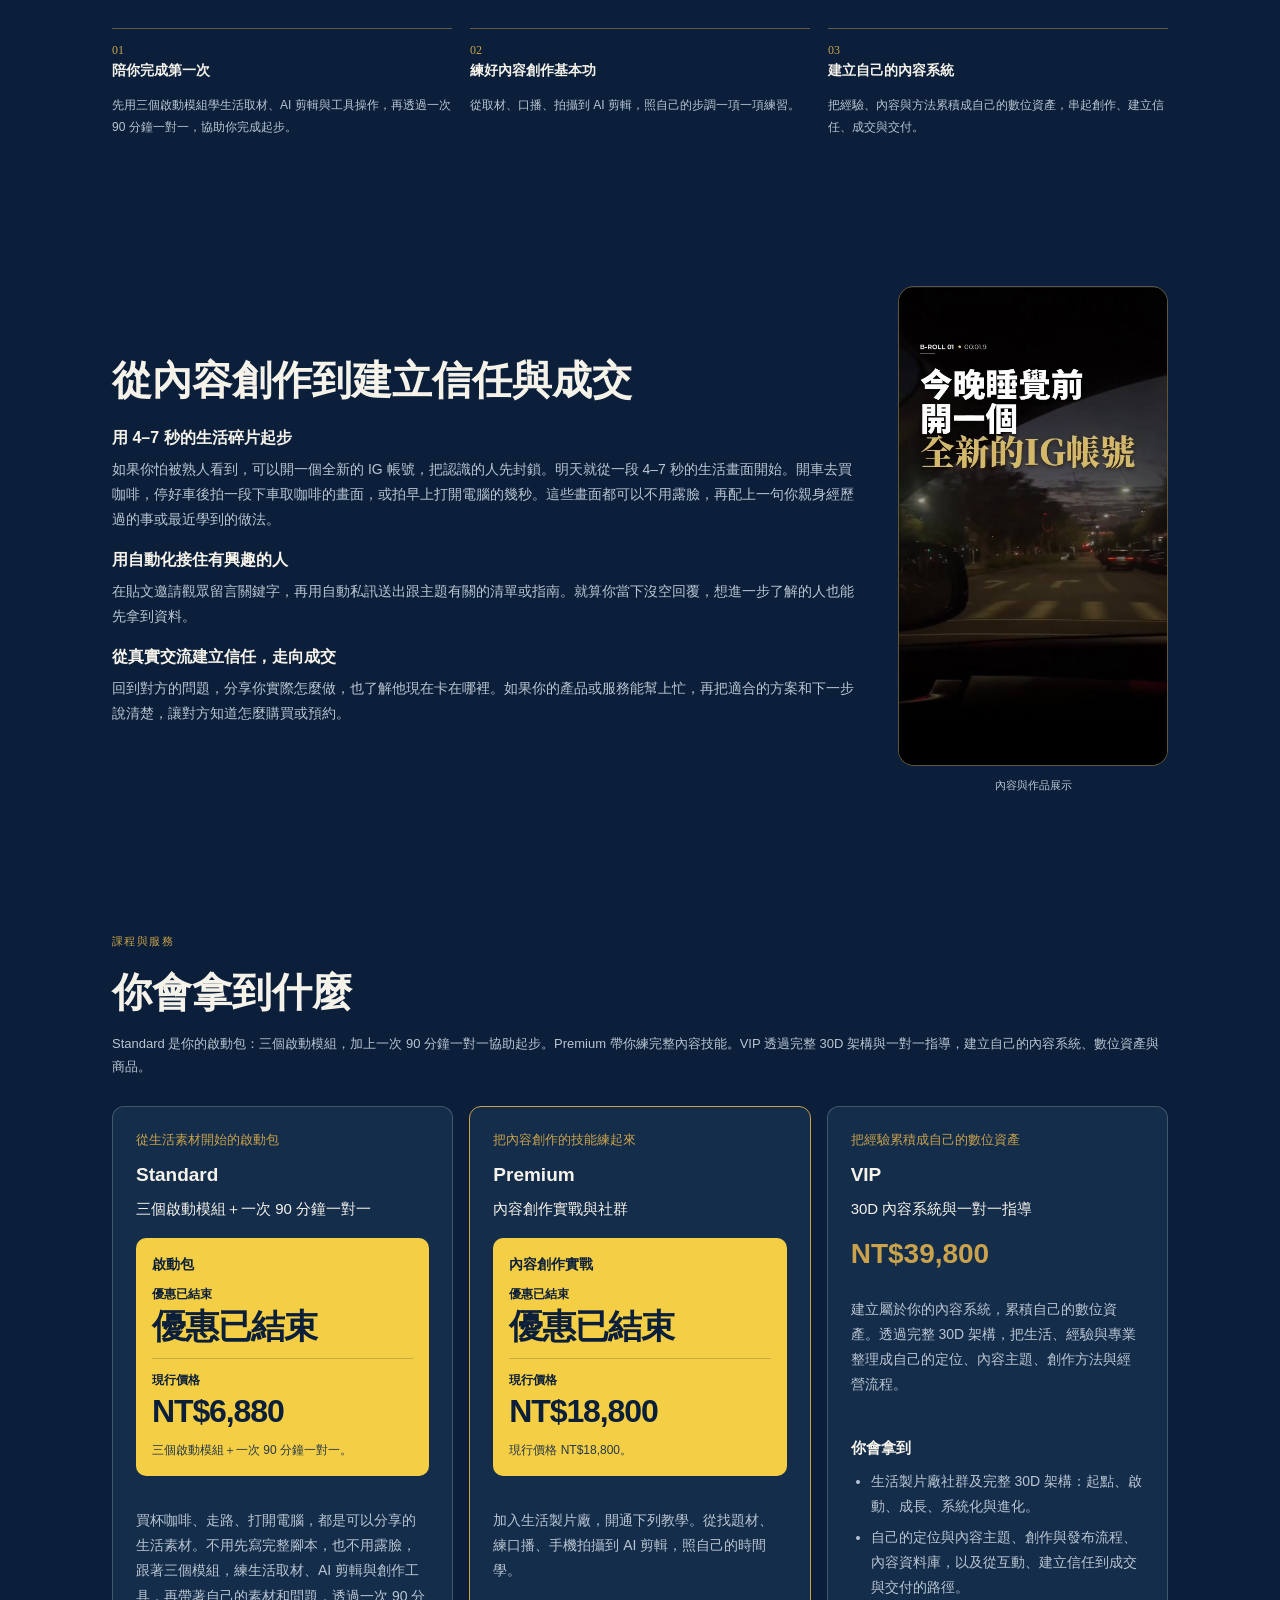
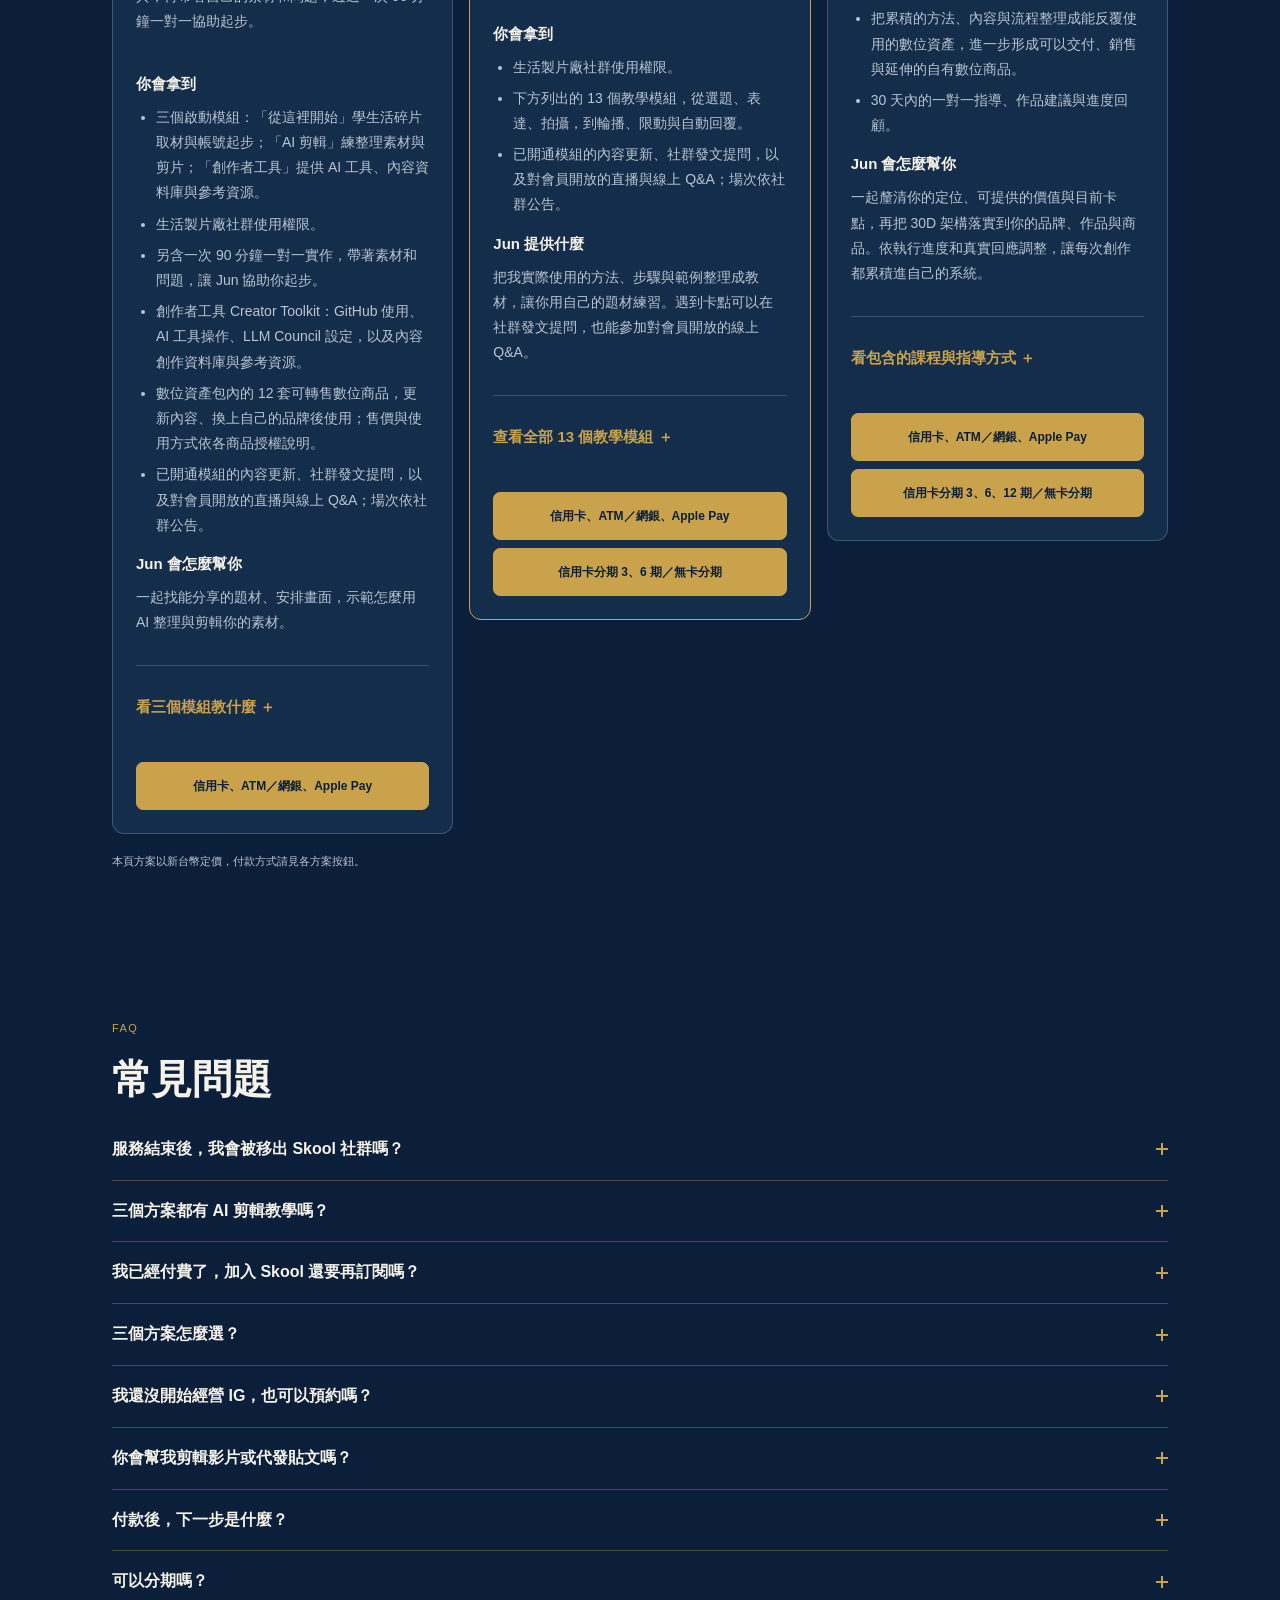
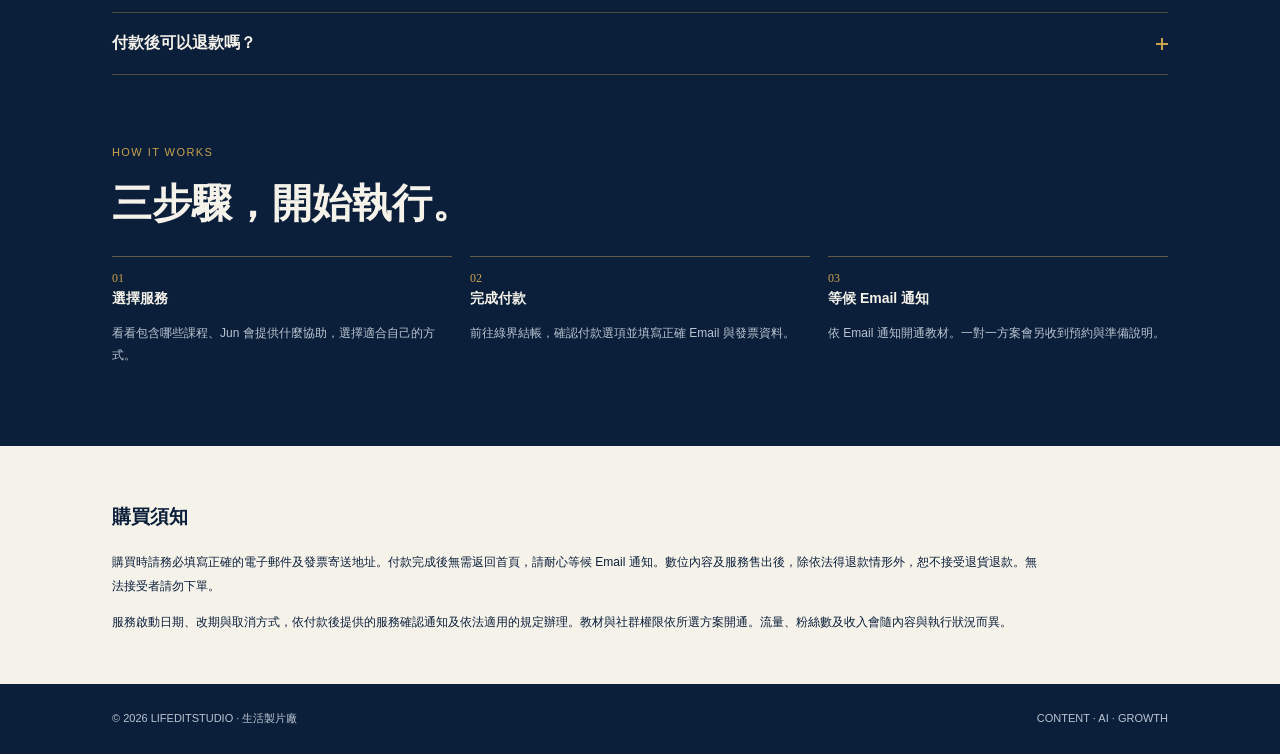
==== commit 9e726007: "Add cardless installment label to VIP payment button" ====
--- a/index.html
+++ b/index.html
@@ -208,7 +208,7 @@
 <li><strong>系統化</strong>｜安排固定的拍攝、發布和回訊息步驟，學會設定適合的自動回覆。</li>
 <li><strong>進化</strong>｜一起看哪些貼文帶來詢問與成交，決定下一輪怎麼調整。</li></ul>
 <p><strong>一對一服務安排｜30 天</strong></p><ol><li>看帳號與作品，選出這個月先解決的問題。</li><li>你動手拍攝與發布，Jun 依進度提供腳本、剪輯或作品建議。</li><li>回顧實際結果，整理接下來可以持續做的內容與步驟。</li></ol><p>剛開始經營也可以，會依你的程度安排起步。會談與回饋的安排，依付款後的服務確認通知。</p></div></details>
-<div class="actions"><a class="btn" href="https://p.ecpay.com.tw/44DDD11"><span>信用卡、ATM／網銀、Apple Pay</span></a><a class="btn" href="https://p.ecpay.com.tw/99CA6A8"><span>信用卡分期 3、6、12 期</span></a></div>
+<div class="actions"><a class="btn" href="https://p.ecpay.com.tw/44DDD11"><span>信用卡、ATM／網銀、Apple Pay</span></a><a class="btn" href="https://p.ecpay.com.tw/99CA6A8"><span>信用卡分期 3、6、12 期／無卡分期</span></a></div>
 </article>
 </div><p class="footnote" id="currency-note">本頁方案以新台幣定價，付款方式請見各方案按鈕。</p></section>
 <section class="section wrap" id="faq" aria-labelledby="faq-title">
@@ -244,7 +244,7 @@
   </details>
   <details>
     <summary>可以分期嗎？</summary>
-    <p>Premium 可選信用卡分期 3、6 期／無卡分期。VIP 可用信用卡分 3 期、6 期或 12 期。請從方案分期按鈕進入，以綠界結帳頁顯示為準。</p>
+    <p>Premium 可選信用卡分期 3、6 期／無卡分期。VIP 可選信用卡分期 3、6、12 期／無卡分期。請從方案分期按鈕進入，以綠界結帳頁顯示為準。</p>
   </details>
   <details>
     <summary>付款後可以退款嗎？</summary>
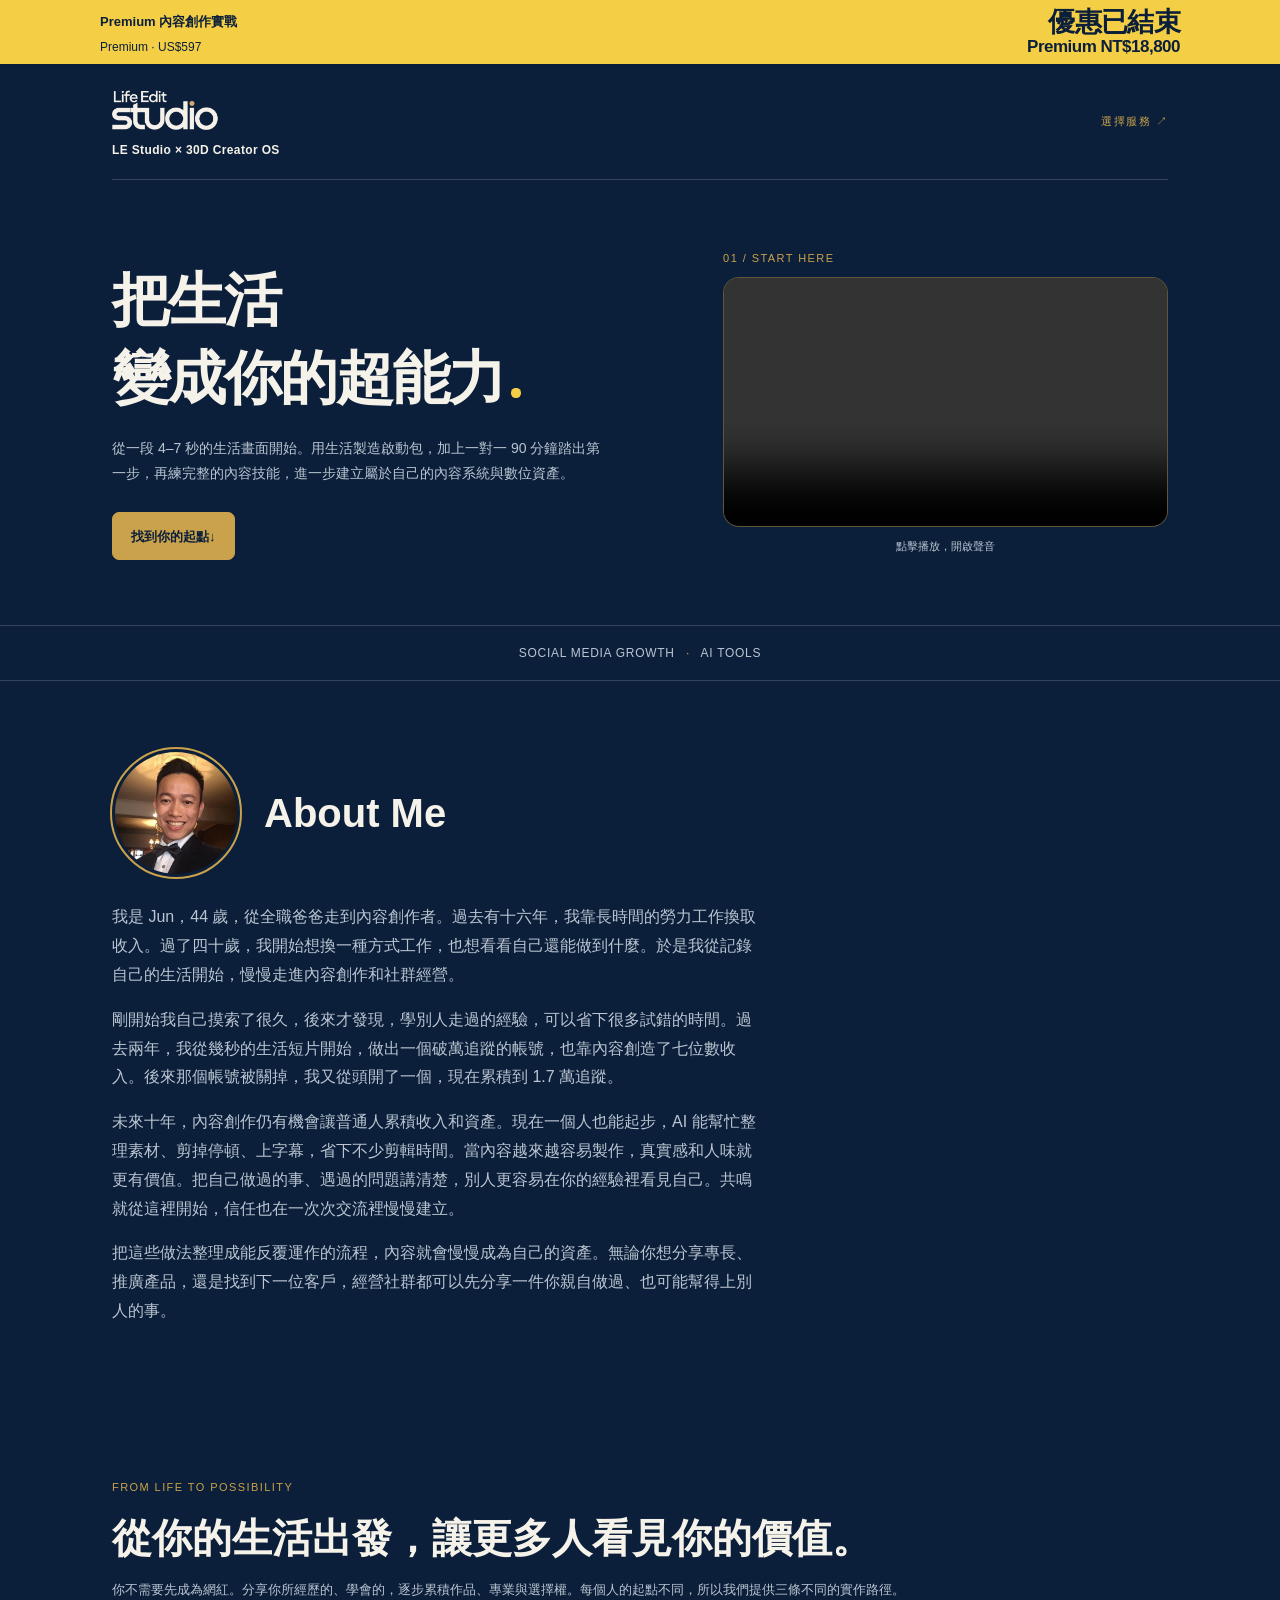
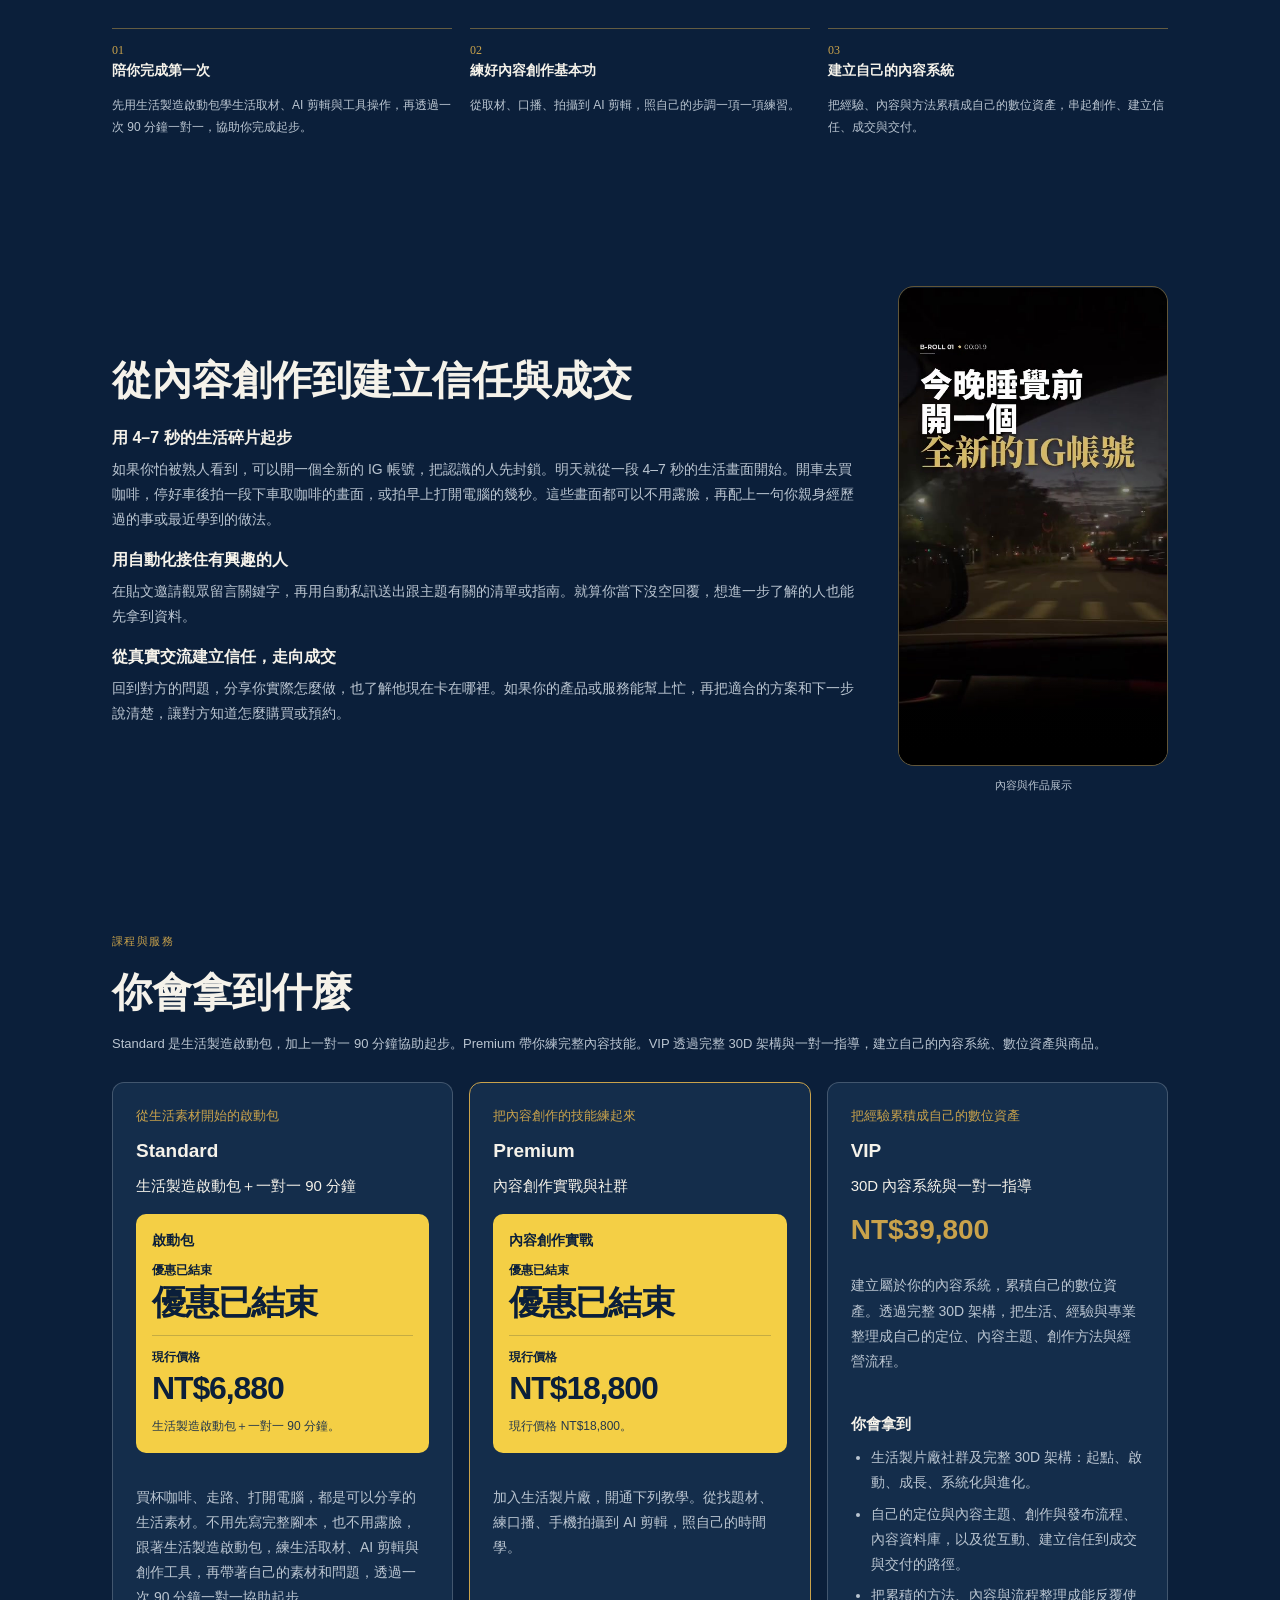
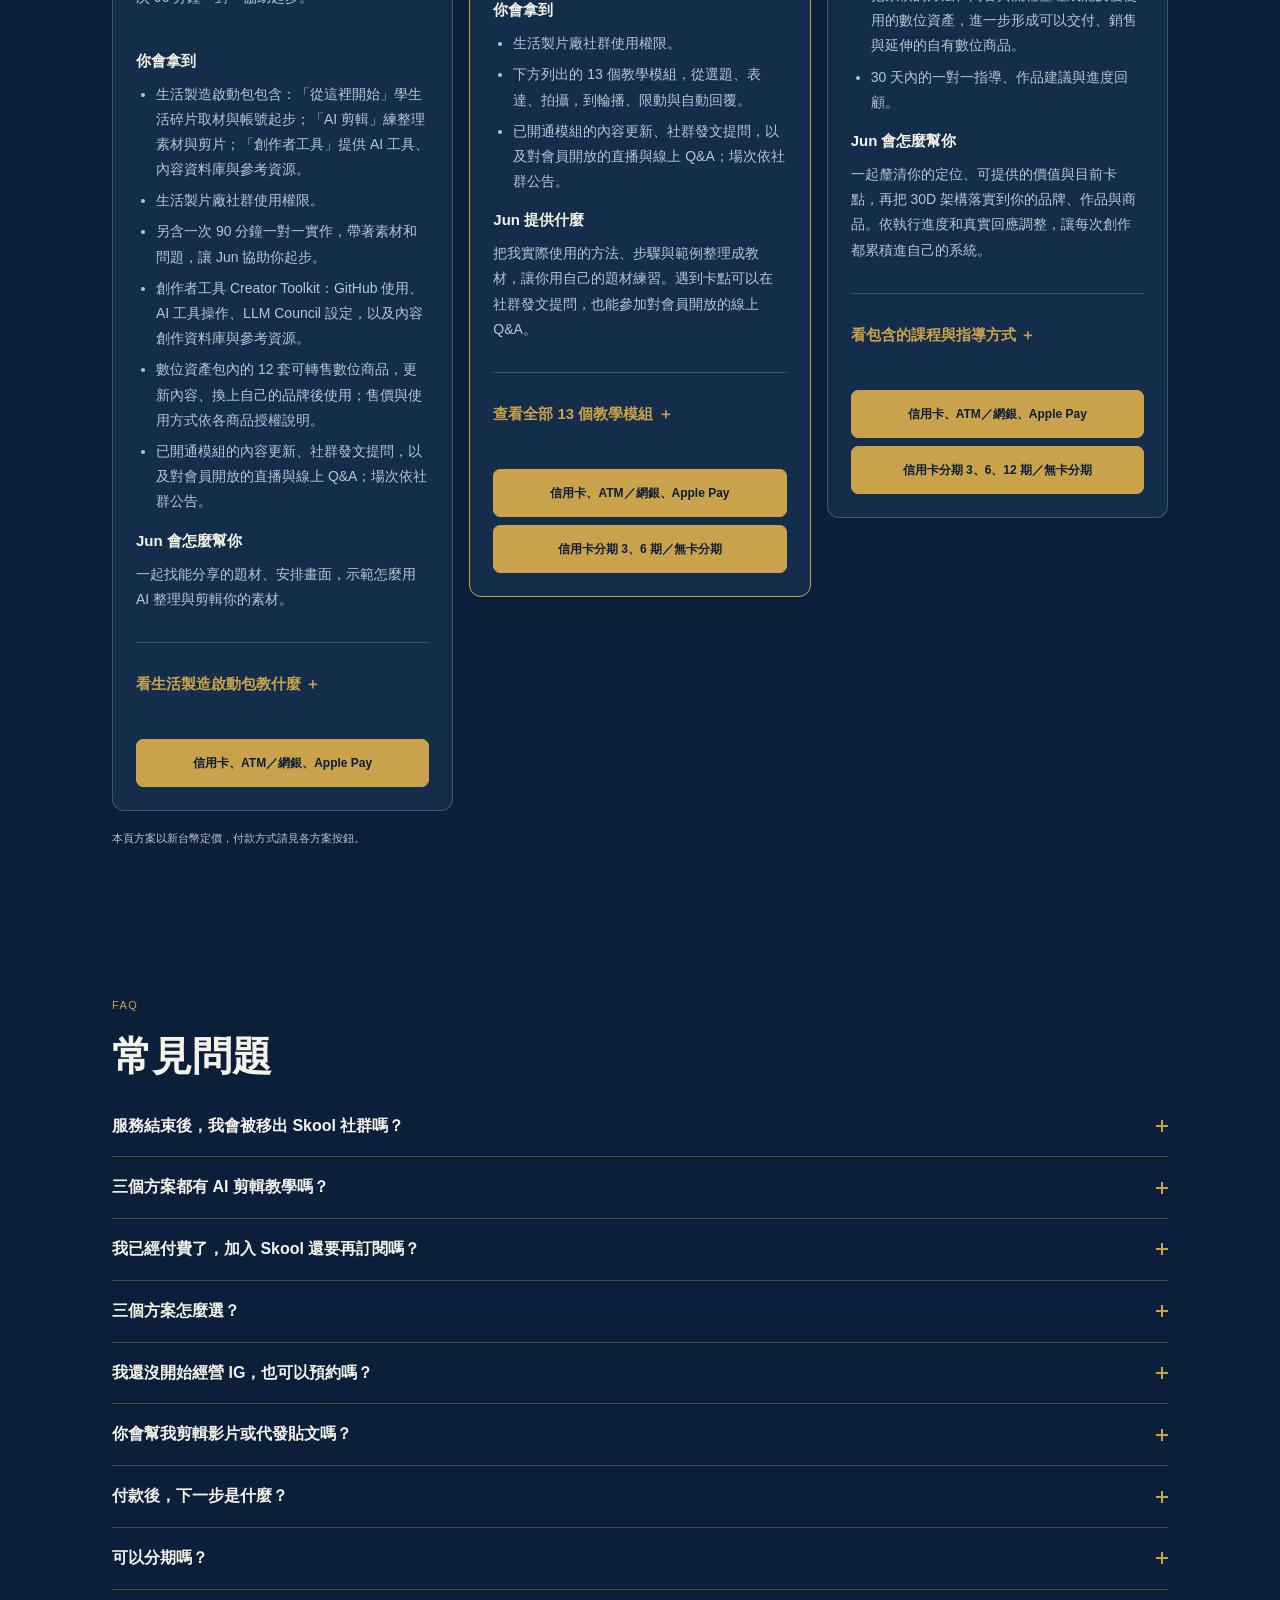
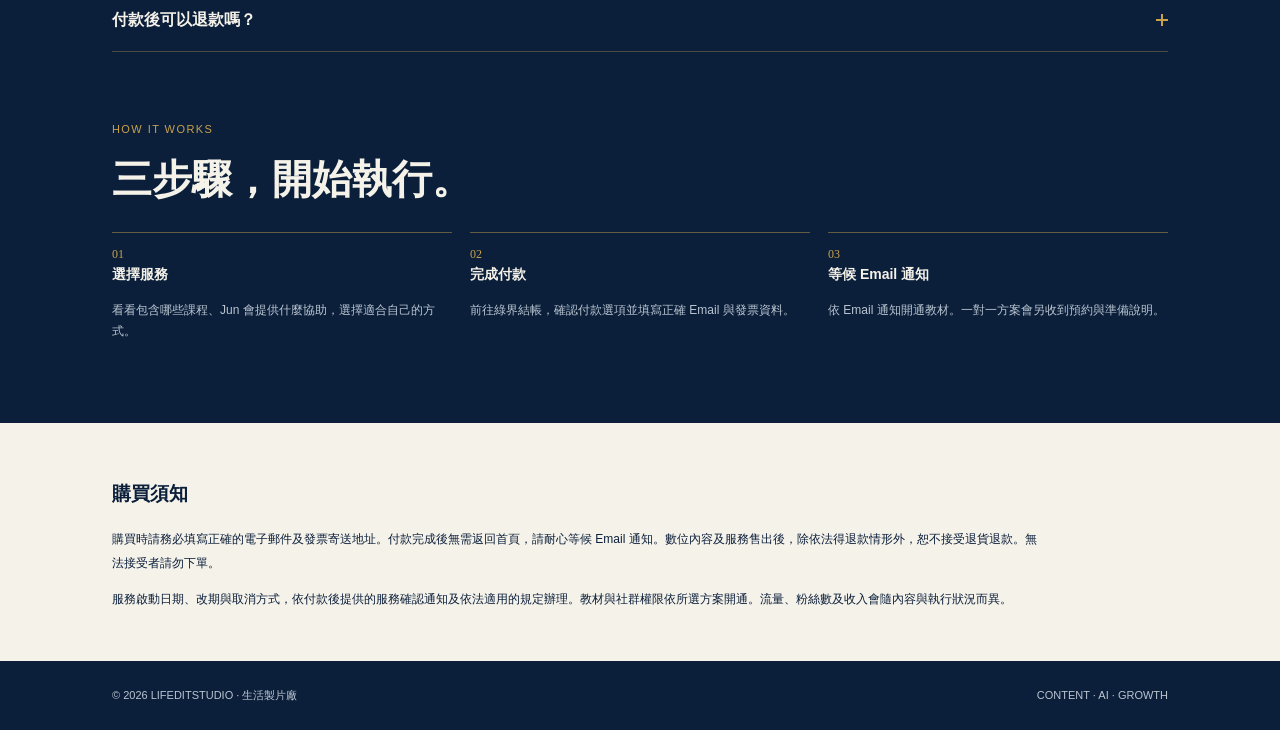
==== commit 9b273738: "Rename Standard to life creation starter package plus 90-minute coaching" ====
--- a/index.html
+++ b/index.html
@@ -1,6 +1,6 @@
 <!DOCTYPE html>
 
-<html lang="zh-Hant"><head><meta charset="utf-8"/><meta content="width=device-width,initial-scale=1" name="viewport"/><meta content="#0b1f3a" name="theme-color"/><meta name="description" content="生活製片廠的三種起點：90 分鐘一對一與三個啟動模組、完整內容創作技能，以及 30D 內容系統與自己的數位資產。"><title>生活製片廠｜把生活變成你的超能力</title>
+<html lang="zh-Hant"><head><meta charset="utf-8"/><meta content="width=device-width,initial-scale=1" name="viewport"/><meta content="#0b1f3a" name="theme-color"/><meta name="description" content="生活製片廠的三種起點：生活製造啟動包與一對一 90 分鐘、完整內容創作技能，以及 30D 內容系統與自己的數位資產。"><title>生活製片廠｜把生活變成你的超能力</title>
 <style>
 :root{--navy:#0b1f3a;--navy2:#142d4b;--paper:#f5f2ea;--gold:#c9a24b;--muted:#bac5d1;--line:#ffffff2b}*{box-sizing:border-box}html{scroll-behavior:smooth}body{margin:0;background:var(--navy);color:var(--paper);font-family:-apple-system,BlinkMacSystemFont,"Noto Sans TC","PingFang TC",sans-serif;line-height:1.8}a{color:inherit;text-decoration:none}.wrap{max-width:1120px;margin:auto;padding:0 22px}.top{display:flex;justify-content:space-between;align-items:center;padding:20px 0;border-bottom:1px solid var(--line)}.brand{font:700 17px Georgia,serif;letter-spacing:.14em}.brand small{display:block;font:10px sans-serif;letter-spacing:.18em;color:var(--muted)}.navlink,.eyebrow{font-size:11px;color:var(--gold);letter-spacing:.13em}.hero{display:grid;grid-template-columns:1fr .8fr;gap:55px;align-items:center;padding:65px 0}.hero h1{font-size:clamp(34px,5vw,58px);line-height:1.38;letter-spacing:-.045em;margin:17px 0}.hero h1 em{font-style:normal;color:var(--gold)}.lead{font-size:14px;color:var(--muted);max-width:490px}.btn{display:inline-flex;align-items:center;justify-content:center;min-height:48px;padding:11px 18px;border-radius:7px;background:var(--gold);color:var(--navy);font-weight:750;font-size:13px;border:1px solid var(--gold);text-align:center}.btn.secondary{background:transparent;color:var(--paper);border-color:#ffffff66}.hero-actions{margin-top:26px}.video-box{max-width:420px;width:100%;margin:auto}.video-box video{display:block;width:100%;aspect-ratio:9/16;object-fit:contain;background:#071527;border:1px solid #c9a24b77;border-radius:16px}.vid-caption{font-size:11px;color:var(--muted);margin-top:10px;text-align:center}.strip{border-block:1px solid var(--line);padding:17px;color:var(--muted);font-size:11px;letter-spacing:.07em;text-align:center}.section{padding:68px 0}.section h2{font-size:clamp(26px,4vw,40px);line-height:1.4;margin:12px 0}.intro{color:var(--muted);font-size:13px;margin:0 0 27px}.currency{display:flex;justify-content:flex-end;align-items:center;gap:10px;font-size:11px;color:var(--muted);margin-bottom:22px}.switch{display:flex;background:#07192f;border:1px solid var(--line);border-radius:100px;padding:3px}.switch button{border:0;background:none;color:var(--muted);border-radius:100px;padding:7px 12px;font-size:12px;cursor:pointer}.switch button.active{background:var(--gold);color:var(--navy);font-weight:700}.cards{display:grid;grid-template-columns:repeat(3,minmax(0,1fr));gap:16px;align-items:start}.card{border:1px solid #ffffff32;background:var(--navy2);padding:23px;border-radius:12px;display:flex;flex-direction:column;gap:10px}.card.featured{border-color:var(--gold)}.number{font:12px Georgia,serif;color:var(--gold)}.card h3{font-size:19px;line-height:1.45;margin:0}.price{font-size:28px;font-weight:800;line-height:1.4;color:var(--gold);white-space:nowrap}.price small{font-size:11px;color:var(--muted);font-weight:400}.desc{font-size:12px;color:var(--muted);min-height:52px}.benefits{padding:0;margin:8px 0 10px;list-style:none;font-size:12px}.benefits li{padding:5px 0;display:flex;gap:8px}.benefits li:before{content:'✓';color:var(--gold);font-weight:700}.card details{border-top:1px solid var(--line);padding-top:13px}.card summary{cursor:pointer;color:var(--gold);font-size:13px;font-weight:700;list-style:none}.card summary::-webkit-details-marker{display:none}.card summary::after{content:' ＋'}.card details[open]>summary::after{content:' −'}.details-copy{font-size:12px;color:#e1e7ed;padding:12px 0 2px}.details-copy h4{color:var(--gold);font-size:13px;margin:20px 0 5px}.details-copy h4:first-child{margin-top:3px}.details-copy p{margin:0 0 9px}.details-copy ol,.details-copy ul{padding-left:19px;margin:5px 0 12px}.details-copy li{margin-bottom:7px}.details-copy strong{color:var(--paper)}.week{border-left:2px solid #c9a24b88;padding-left:11px;margin:12px 0}.week b{color:var(--gold)}.actions{display:grid;gap:8px;margin-top:10px}.actions .btn{width:100%;font-size:12px;flex-direction:column;line-height:1.5}.note{font-size:10px;color:var(--muted);line-height:1.7}.steps{display:grid;grid-template-columns:repeat(3,1fr);gap:18px;margin-top:25px}.step{border-top:1px solid #c9a24b77;padding-top:14px}.step strong{display:block;font-size:14px}.step p{font-size:12px;color:var(--muted)}.legal{background:var(--paper);color:var(--navy);padding:38px 0}.legal h2{font-size:19px}.legal p{font-size:12px;line-height:2;max-width:930px}.footer{padding:25px 0;font-size:11px;color:var(--muted);display:flex;justify-content:space-between;gap:20px}.footnote{font-size:11px;color:var(--muted);margin-top:18px}.muted{color:var(--muted)}@media(max-width:780px){.hero{grid-template-columns:1fr;gap:30px;padding:42px 0}.hero h1{font-size:36px}.video-box{max-width:255px}.cards{grid-template-columns:1fr}.card{padding:21px}.desc{min-height:0}.steps{grid-template-columns:1fr}.section{padding:50px 0}.footer{display:block}.currency{justify-content:flex-start}.top{padding:16px 0}}
 
@@ -138,7 +138,7 @@
 <div class="wrap"><header class="top"><a class="brand" href="#top">
         <img src="[data-uri]" width="94" height="94" alt="生活製片廠">
         <span>LE Studio × 30D Creator OS</span>
-      </a><a class="navlink" href="#services">選擇服務 ↗</a></header></div><main id="top"><div class="wrap"><section class="hero"><div><h1 class="hero-title"><span class="hero-title-line">把生活</span><span class="hero-title-line">變成你的超能力<span class="hero-brand-dot" aria-hidden="true"></span></span></h1><p class="lead">從一段 4–7 秒的生活畫面開始。用三個啟動模組，加上一次 90 分鐘一對一踏出第一步，再練完整的內容技能，進一步建立屬於自己的內容系統與數位資產。</p><div class="hero-actions"><a class="btn" href="#services">找到你的起點 <span aria-hidden="true">↓</span></a></div></div><div class="video-box intro-video-box"><div class="eyebrow">01 / START HERE</div><video controls playsinline preload="metadata" aria-label="Lifeditstudio 服務介紹"><source src="https://realjunchen.github.io/30D/30d-intro-20261110-v2.mp4#t=0.1" type="video/mp4">您的瀏覽器不支援影片播放。</video><div class="vid-caption">點擊播放，開啟聲音</div></div></section></div>
+      </a><a class="navlink" href="#services">選擇服務 ↗</a></header></div><main id="top"><div class="wrap"><section class="hero"><div><h1 class="hero-title"><span class="hero-title-line">把生活</span><span class="hero-title-line">變成你的超能力<span class="hero-brand-dot" aria-hidden="true"></span></span></h1><p class="lead">從一段 4–7 秒的生活畫面開始。用生活製造啟動包，加上一對一 90 分鐘踏出第一步，再練完整的內容技能，進一步建立屬於自己的內容系統與數位資產。</p><div class="hero-actions"><a class="btn" href="#services">找到你的起點 <span aria-hidden="true">↓</span></a></div></div><div class="video-box intro-video-box"><div class="eyebrow">01 / START HERE</div><video controls playsinline preload="metadata" aria-label="Lifeditstudio 服務介紹"><source src="https://realjunchen.github.io/30D/30d-intro-20261110-v2.mp4#t=0.1" type="video/mp4">您的瀏覽器不支援影片播放。</video><div class="vid-caption">點擊播放，開啟聲音</div></div></section></div>
 <div class="strip" aria-label="社群媒體成長與 AI 工具">SOCIAL MEDIA GROWTH <span aria-hidden="true">·</span> AI TOOLS</div>
 <section class="section wrap about" aria-labelledby="about-title">
         <div class="about-heading"><img class="about-avatar" src="jun.jpg" alt="Jun 的大頭照" width="128" height="128" loading="lazy" decoding="async"><h2 id="about-title">About Me</h2></div>
@@ -147,7 +147,7 @@
         <p>未來十年，內容創作仍有機會讓普通人累積收入和資產。現在一個人也能起步，AI 能幫忙整理素材、剪掉停頓、上字幕，省下不少剪輯時間。當內容越來越容易製作，真實感和人味就更有價值。把自己做過的事、遇過的問題講清楚，別人更容易在你的經驗裡看見自己。共鳴就從這裡開始，信任也在一次次交流裡慢慢建立。</p>
         <p>把這些做法整理成能反覆運作的流程，內容就會慢慢成為自己的資產。無論你想分享專長、推廣產品，還是找到下一位客戶，經營社群都可以先分享一件你親自做過、也可能幫得上別人的事。</p>
       </section>
-<section class="section wrap" id="growth-path"><div class="eyebrow">FROM LIFE TO POSSIBILITY</div><h2>從你的生活出發，讓更多人看見你的價值。</h2><p class="intro">你不需要先成為網紅。分享你所經歷的、學會的，逐步累積作品、專業與選擇權。每個人的起點不同，所以我們提供三條不同的實作路徑。</p><div class="steps"><div class="step"><div class="number">01</div><strong>陪你完成第一次</strong><p>先用三個啟動模組學生活取材、AI 剪輯與工具操作，再透過一次 90 分鐘一對一，協助你完成起步。</p></div><div class="step"><div class="number">02</div><strong>練好內容創作基本功</strong><p>從取材、口播、拍攝到 AI 剪輯，照自己的步調一項一項練習。</p></div><div class="step"><div class="number">03</div><strong>建立自己的內容系統</strong><p>把經驗、內容與方法累積成自己的數位資產，串起創作、建立信任、成交與交付。</p></div></div></section>
+<section class="section wrap" id="growth-path"><div class="eyebrow">FROM LIFE TO POSSIBILITY</div><h2>從你的生活出發，讓更多人看見你的價值。</h2><p class="intro">你不需要先成為網紅。分享你所經歷的、學會的，逐步累積作品、專業與選擇權。每個人的起點不同，所以我們提供三條不同的實作路徑。</p><div class="steps"><div class="step"><div class="number">01</div><strong>陪你完成第一次</strong><p>先用生活製造啟動包學生活取材、AI 剪輯與工具操作，再透過一次 90 分鐘一對一，協助你完成起步。</p></div><div class="step"><div class="number">02</div><strong>練好內容創作基本功</strong><p>從取材、口播、拍攝到 AI 剪輯，照自己的步調一項一項練習。</p></div><div class="step"><div class="number">03</div><strong>建立自己的內容系統</strong><p>把經驗、內容與方法累積成自己的數位資產，串起創作、建立信任、成交與交付。</p></div></div></section>
 <section class="section wrap growth-workflow" aria-labelledby="growth-title">
         <div>
           <h2 id="growth-title">從內容創作到建立信任與成交</h2>
@@ -165,13 +165,13 @@
           <figcaption class="vid-caption">內容與作品展示</figcaption>
         </figure>
       </section>
-<section class="section wrap" id="services"><span id="plans"></span><div class="eyebrow">課程與服務</div><h2>你會拿到什麼</h2><p class="intro">Standard 是你的啟動包：三個啟動模組，加上一次 90 分鐘一對一協助起步。Premium 帶你練完整內容技能。VIP 透過完整 30D 架構與一對一指導，建立自己的內容系統、數位資產與商品。</p><div class="cards">
+<section class="section wrap" id="services"><span id="plans"></span><div class="eyebrow">課程與服務</div><h2>你會拿到什麼</h2><p class="intro">Standard 是生活製造啟動包，加上一對一 90 分鐘協助起步。Premium 帶你練完整內容技能。VIP 透過完整 30D 架構與一對一指導，建立自己的內容系統、數位資產與商品。</p><div class="cards">
 <article class="card" id="personal">
-<div class="number">從生活素材開始的啟動包</div><h3>Standard</h3><p class="plan-label">三個啟動模組＋一次 90 分鐘一對一</p>
-<div class="yellow-offer standard-offer"><span class="offer-name" id="standard-offer-label">黑五特別優惠</span><div class="offer-clock-row"><span id="standard-timer-label">優惠倒數</span><strong id="standard-countdown" role="timer">至 12/5 00:00（台灣時間）</strong></div><div class="offer-price-row"><div><span class="offer-price-label">目前優惠價</span><div class="price standard-current-price">NT$2,980</div></div><div class="offer-next-price"><span class="offer-price-label">調整後價格</span><strong>NT$6,880</strong></div></div><p class="standard-schedule">12/5 起 NT$6,880｜三個啟動模組＋一次 90 分鐘一對一</p></div>
-<p class="desc">買杯咖啡、走路、打開電腦，都是可以分享的生活素材。不用先寫完整腳本，也不用露臉，跟著三個模組，練生活取材、AI 剪輯與創作工具，再帶著自己的素材和問題，透過一次 90 分鐘一對一協助起步。</p>
-<div class="plan-includes"><h4>你會拿到</h4><ul><li>三個啟動模組：「從這裡開始」學生活碎片取材與帳號起步；「AI 剪輯」練整理素材與剪片；「創作者工具」提供 AI 工具、內容資料庫與參考資源。</li><li>生活製片廠社群使用權限。</li><li>另含一次 90 分鐘一對一實作，帶著素材和問題，讓 Jun 協助你起步。</li><li>創作者工具 Creator Toolkit：GitHub 使用、AI 工具操作、LLM Council 設定，以及內容創作資料庫與參考資源。</li><li>數位資產包內的 12 套可轉售數位商品，更新內容、換上自己的品牌後使用；售價與使用方式依各商品授權說明。</li><li>已開通模組的內容更新、社群發文提問，以及對會員開放的直播與線上 Q&amp;A；場次依社群公告。</li></ul><h4>Jun 會怎麼幫你</h4><p>一起找能分享的題材、安排畫面，示範怎麼用 AI 整理與剪輯你的素材。</p></div>
-<details class="service-details"><summary>看三個模組教什麼</summary><div class="details-copy"><ul><li><strong>從這裡開始</strong>｜設定帳號、寫自我介紹，從生活找素材，準備第一篇貼文。</li><li><strong>AI 剪輯</strong>｜設定 Claude 或 ChatGPT／Codex，跟著步驟整理素材、剪輯影片。</li><li><strong>創作者工具 Creator Toolkit</strong>｜學習 GitHub 與 AI 工具的使用方式、設定 LLM Council，並查找內容創作資料庫與參考資料，製作內容時有工具可用、有資源可查。</li></ul></div></details>
+<div class="number">從生活素材開始的啟動包</div><h3>Standard</h3><p class="plan-label">生活製造啟動包＋一對一 90 分鐘</p>
+<div class="yellow-offer standard-offer"><span class="offer-name" id="standard-offer-label">黑五特別優惠</span><div class="offer-clock-row"><span id="standard-timer-label">優惠倒數</span><strong id="standard-countdown" role="timer">至 12/5 00:00（台灣時間）</strong></div><div class="offer-price-row"><div><span class="offer-price-label">目前優惠價</span><div class="price standard-current-price">NT$2,980</div></div><div class="offer-next-price"><span class="offer-price-label">調整後價格</span><strong>NT$6,880</strong></div></div><p class="standard-schedule">12/5 起 NT$6,880｜生活製造啟動包＋一對一 90 分鐘</p></div>
+<p class="desc">買杯咖啡、走路、打開電腦，都是可以分享的生活素材。不用先寫完整腳本，也不用露臉，跟著生活製造啟動包，練生活取材、AI 剪輯與創作工具，再帶著自己的素材和問題，透過一次 90 分鐘一對一協助起步。</p>
+<div class="plan-includes"><h4>你會拿到</h4><ul><li>生活製造啟動包包含：「從這裡開始」學生活碎片取材與帳號起步；「AI 剪輯」練整理素材與剪片；「創作者工具」提供 AI 工具、內容資料庫與參考資源。</li><li>生活製片廠社群使用權限。</li><li>另含一次 90 分鐘一對一實作，帶著素材和問題，讓 Jun 協助你起步。</li><li>創作者工具 Creator Toolkit：GitHub 使用、AI 工具操作、LLM Council 設定，以及內容創作資料庫與參考資源。</li><li>數位資產包內的 12 套可轉售數位商品，更新內容、換上自己的品牌後使用；售價與使用方式依各商品授權說明。</li><li>已開通模組的內容更新、社群發文提問，以及對會員開放的直播與線上 Q&amp;A；場次依社群公告。</li></ul><h4>Jun 會怎麼幫你</h4><p>一起找能分享的題材、安排畫面，示範怎麼用 AI 整理與剪輯你的素材。</p></div>
+<details class="service-details"><summary>看生活製造啟動包教什麼</summary><div class="details-copy"><ul><li><strong>從這裡開始</strong>｜設定帳號、寫自我介紹，從生活找素材，準備第一篇貼文。</li><li><strong>AI 剪輯</strong>｜設定 Claude 或 ChatGPT／Codex，跟著步驟整理素材、剪輯影片。</li><li><strong>創作者工具 Creator Toolkit</strong>｜學習 GitHub 與 AI 工具的使用方式、設定 LLM Council，並查找內容創作資料庫與參考資料，製作內容時有工具可用、有資源可查。</li></ul></div></details>
 <div class="actions"><a class="btn" id="standard-payment" href="https://p.ecpay.com.tw/9B0D18A"><span>ATM／網銀、Apple Pay</span></a></div>
 </article>
 <article class="card featured" id="studio">
@@ -220,7 +220,7 @@
   </details>
   <details>
     <summary>三個方案都有 AI 剪輯教學嗎？</summary>
-    <p>Standard 包含一次 90 分鐘一對一及三個啟動模組，其中有 AI 剪輯教材。Premium 提供更完整的內容技能模組；VIP 以完整 30D 內容系統與一對一指導，協助你累積自己的數位資產。各方案教材請見上方清單。</p>
+    <p>Standard 包含生活製造啟動包及一對一 90 分鐘，其中有 AI 剪輯教材。Premium 提供更完整的內容技能模組；VIP 以完整 30D 內容系統與一對一指導，協助你累積自己的數位資產。各方案教材請見上方清單。</p>
   </details>
   <details>
     <summary>我已經付費了，加入 Skool 還要再訂閱嗎？</summary>
@@ -228,7 +228,7 @@
   </details>
   <details>
     <summary>三個方案怎麼選？</summary>
-    <ul><li><strong>Standard｜<span class="standard-current-price">NT$2,980</span></strong> <span class="standard-schedule">12/5 起 NT$6,880。</span>　三個啟動模組，學生活取材、AI 剪輯與創作工具，另含一次 90 分鐘一對一協助起步。</li><li><strong>Premium｜<span class="premium-current-price">NT$12,800</span></strong> <span class="premium-schedule">黑五優惠至 12/4 23:59（台灣時間），12/5 起 NT$18,800。</span>　開通 13 個教學模組，練選題、表達、拍攝、輪播、限動與自動回覆，搭配教材更新、社群提問與會員開放的 Q&amp;A。</li><li><strong>VIP｜NT$39,800</strong>　透過完整 30D 架構與一對一指導，建立自己的內容系統，累積能反覆使用、交付與延伸成商品的數位資產。</li></ul>
+    <ul><li><strong>Standard｜<span class="standard-current-price">NT$2,980</span></strong> <span class="standard-schedule">12/5 起 NT$6,880。</span>　生活製造啟動包，學生活取材、AI 剪輯與創作工具，另含一次 90 分鐘一對一協助起步。</li><li><strong>Premium｜<span class="premium-current-price">NT$12,800</span></strong> <span class="premium-schedule">黑五優惠至 12/4 23:59（台灣時間），12/5 起 NT$18,800。</span>　開通 13 個教學模組，練選題、表達、拍攝、輪播、限動與自動回覆，搭配教材更新、社群提問與會員開放的 Q&amp;A。</li><li><strong>VIP｜NT$39,800</strong>　透過完整 30D 架構與一對一指導，建立自己的內容系統，累積能反覆使用、交付與延伸成商品的數位資產。</li></ul>
   </details>
   <details>
     <summary>我還沒開始經營 IG，也可以預約嗎？</summary>
@@ -263,7 +263,7 @@
  document.querySelectorAll('.premium-current-price').forEach(el=>{el.textContent=expired?'NT$18,800':'NT$12,800';});
  document.querySelectorAll('.premium-schedule').forEach(el=>{el.textContent=expired?'現行價格 NT$18,800。':'12 月 5 日調整：NT$12,800 → NT$18,800（台灣時間）';});
  document.querySelectorAll('.standard-current-price').forEach(el=>{el.textContent=expired?'NT$6,880':'NT$2,980';});
- document.querySelectorAll('.standard-schedule').forEach(el=>{el.textContent=expired?'三個啟動模組＋一次 90 分鐘一對一。':'12 月 5 日調整：NT$2,980 → NT$6,880（台灣時間）';});
+ document.querySelectorAll('.standard-schedule').forEach(el=>{el.textContent=expired?'生活製造啟動包＋一對一 90 分鐘。':'12 月 5 日調整：NT$2,980 → NT$6,880（台灣時間）';});
  document.getElementById('premium-general').setAttribute('href',expired?'https://p.ecpay.com.tw/20E758A':'https://p.ecpay.com.tw/0B90011');
  document.getElementById('premium-installments').setAttribute('href',expired?'https://p.ecpay.com.tw/7570EFD':'https://p.ecpay.com.tw/138CB7B');
  const standardPayment=document.getElementById('standard-payment');
